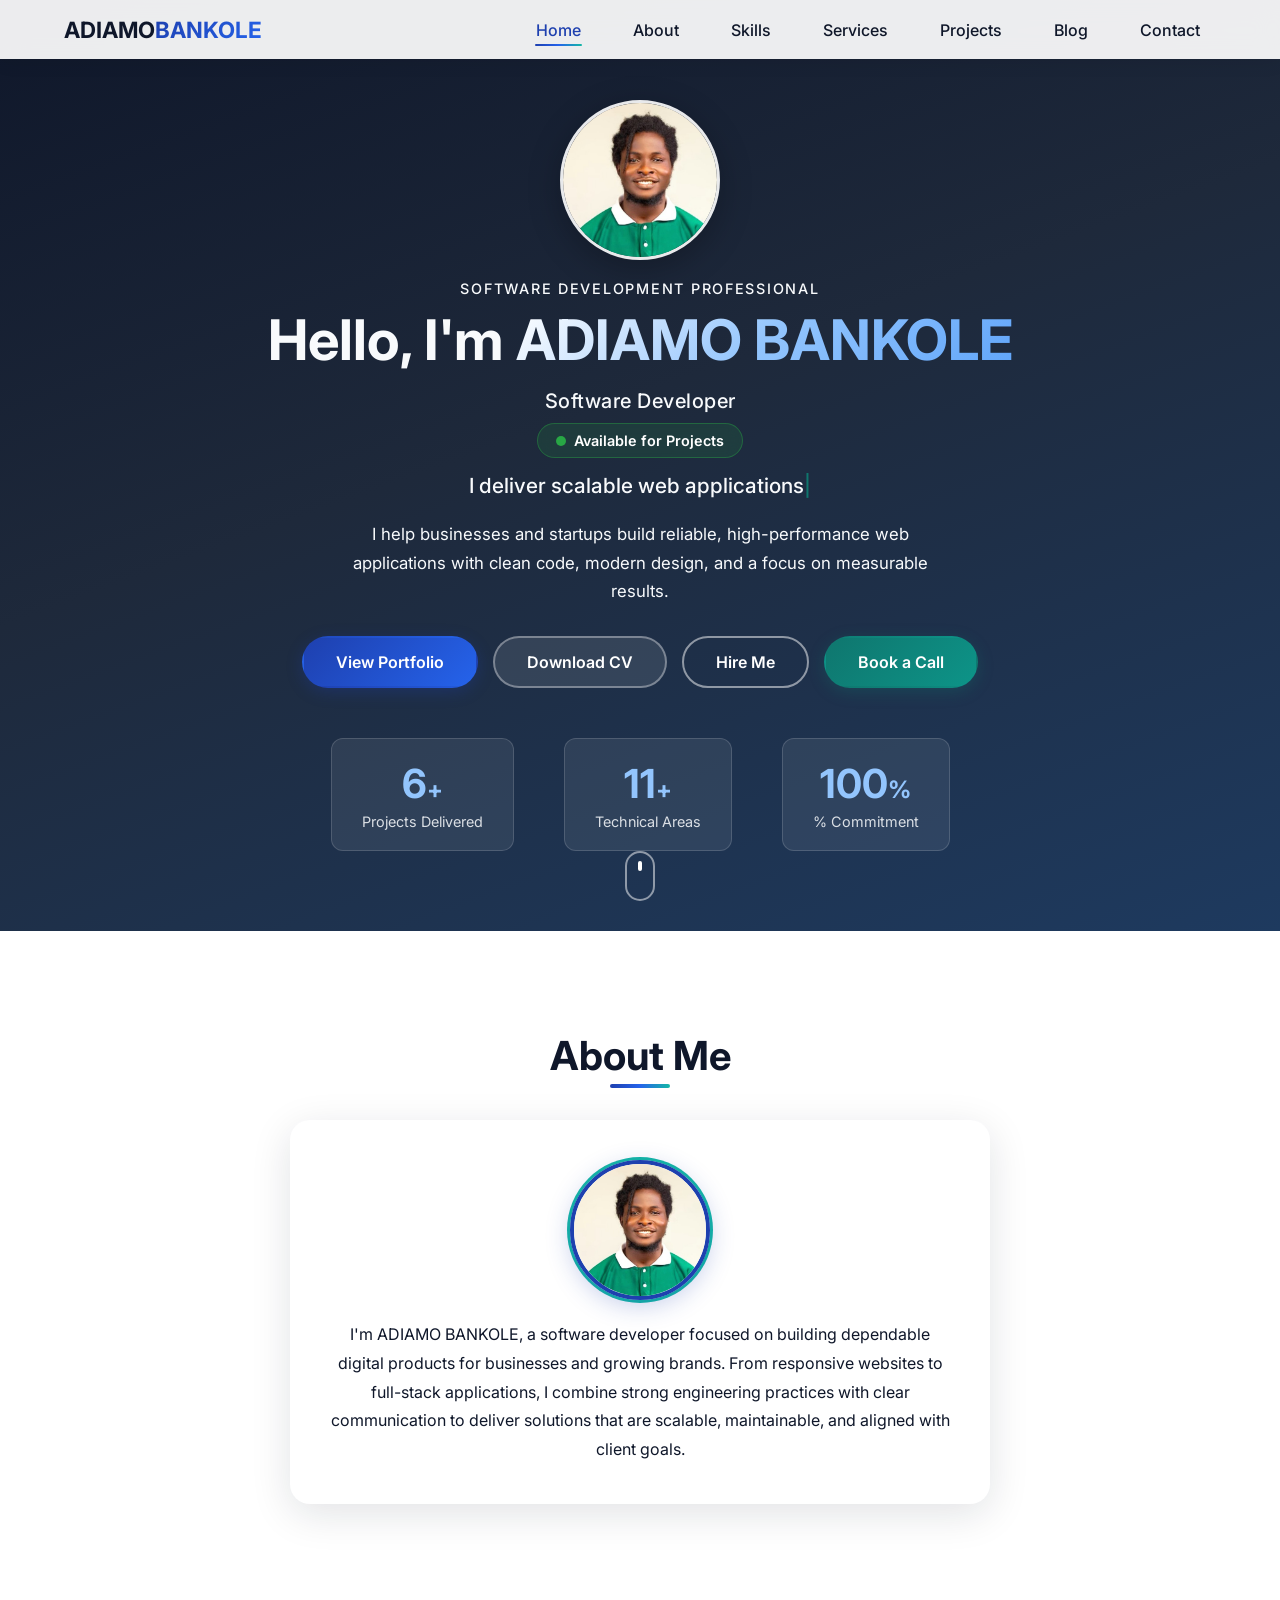
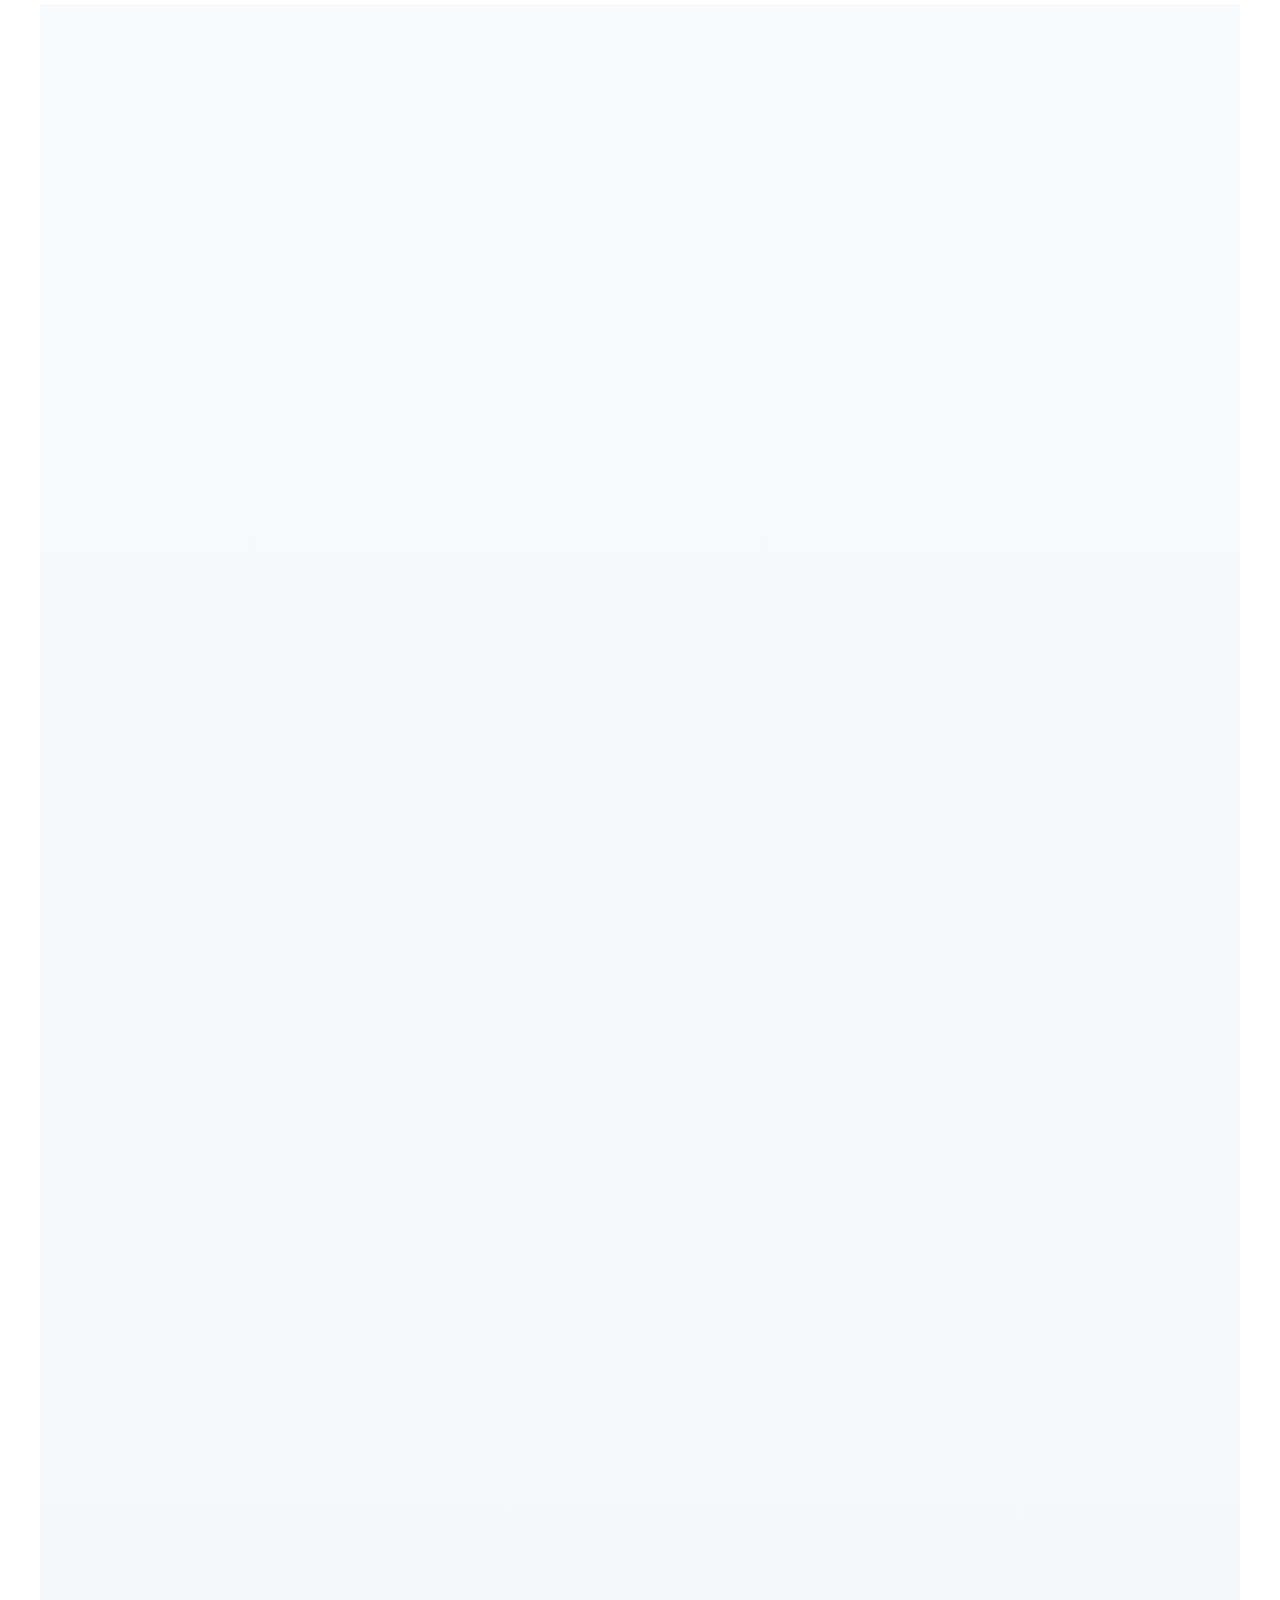
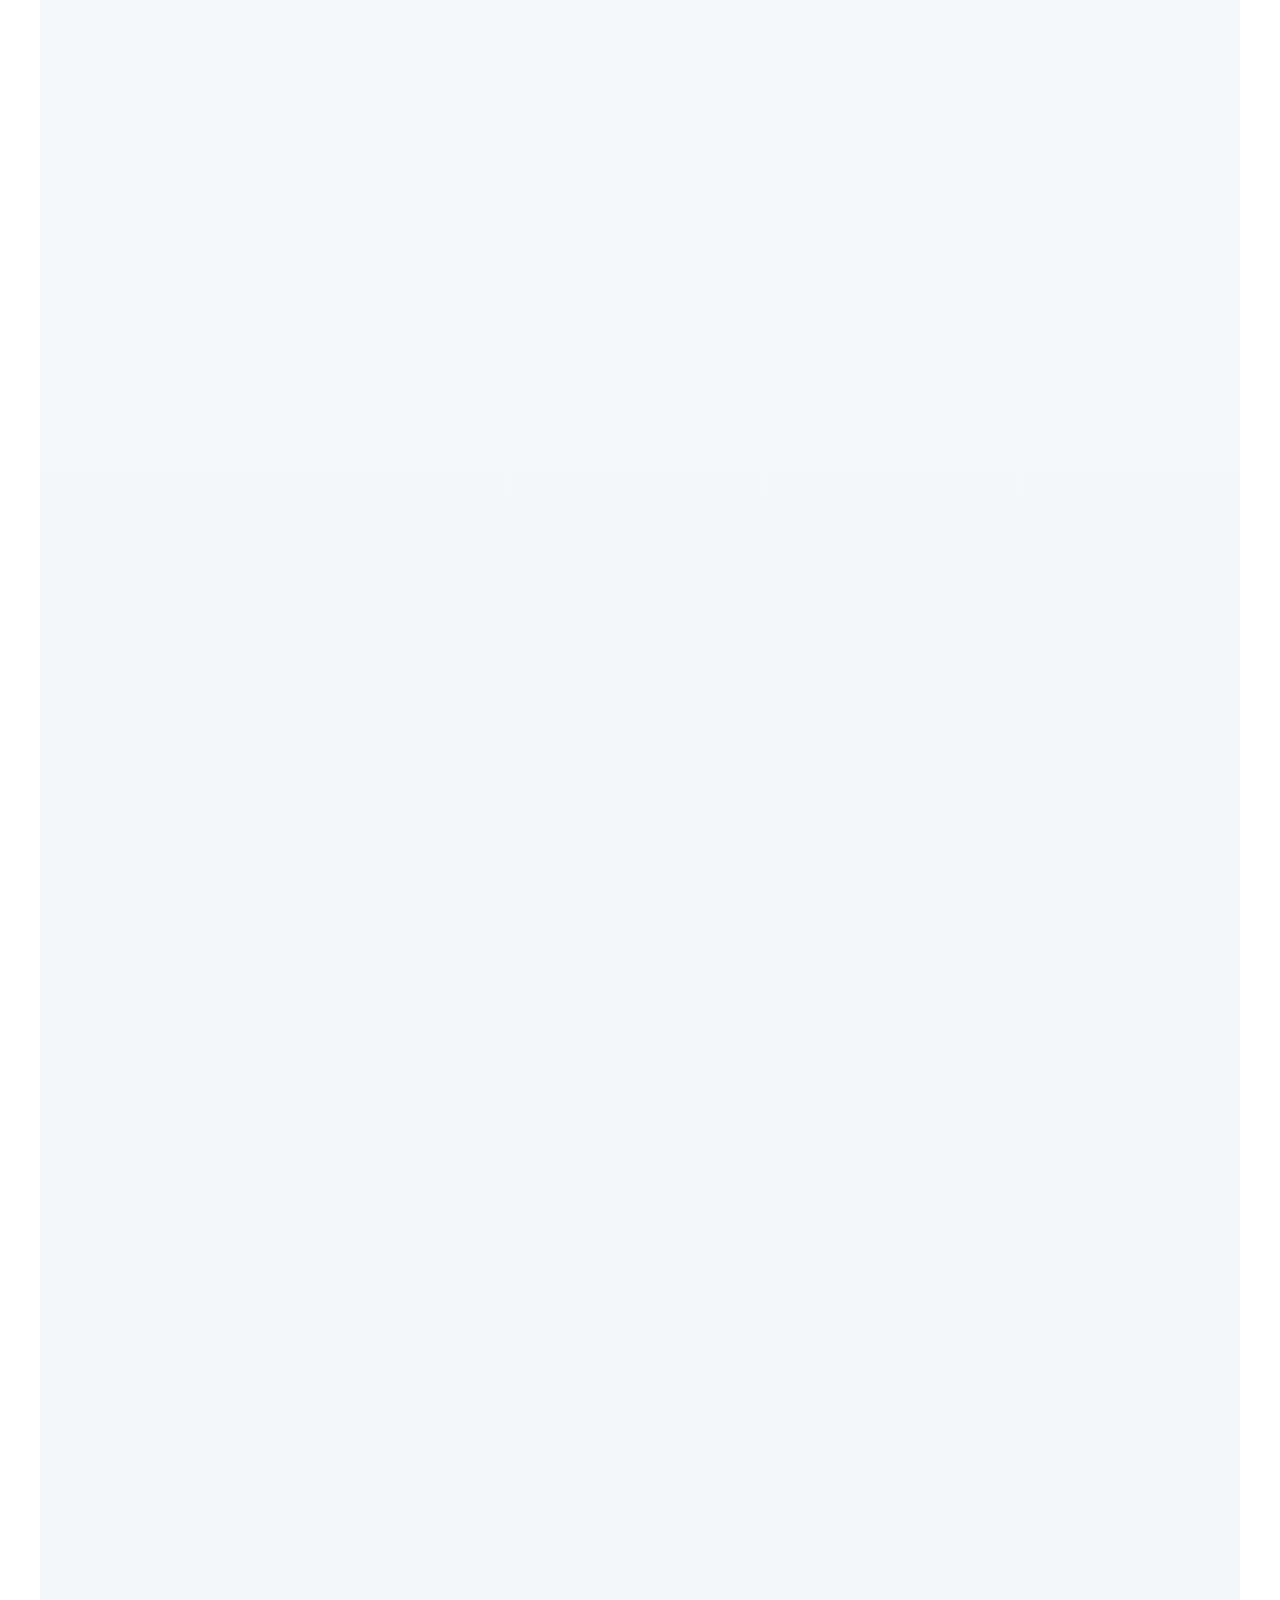
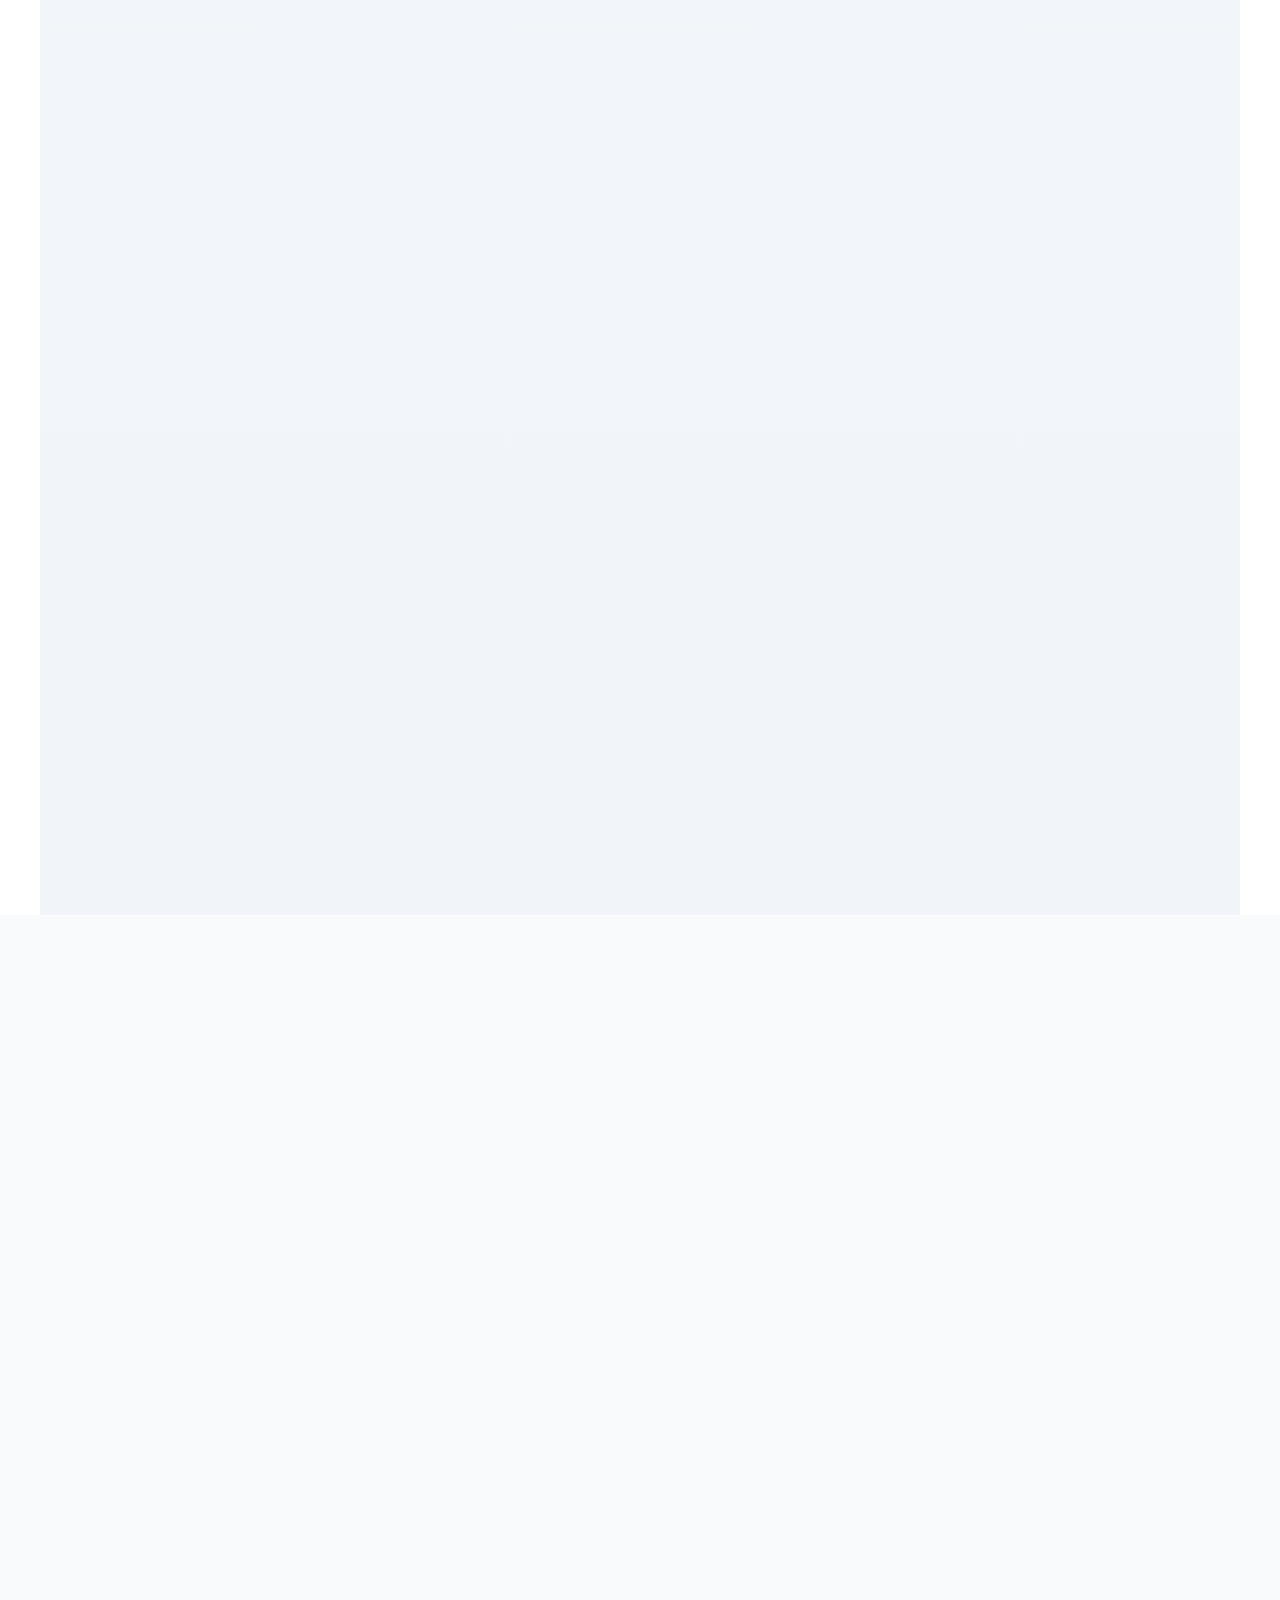
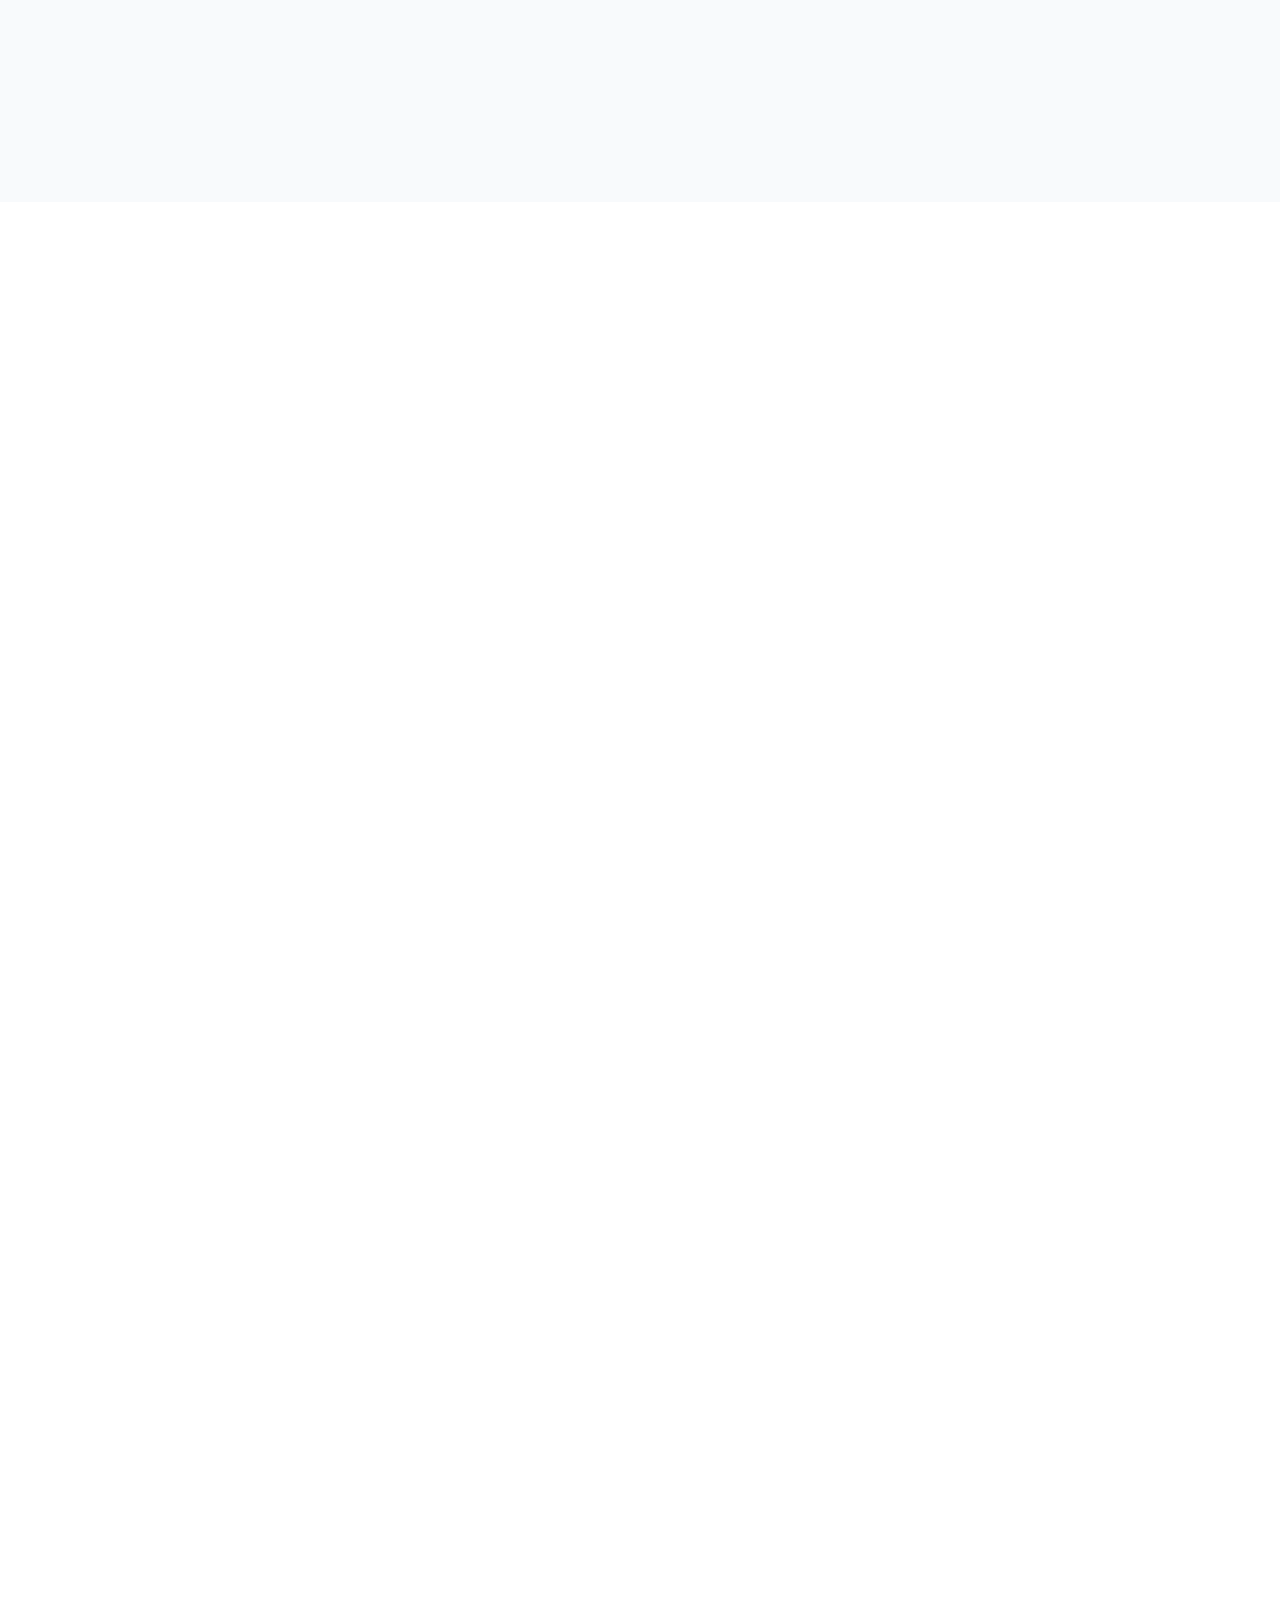
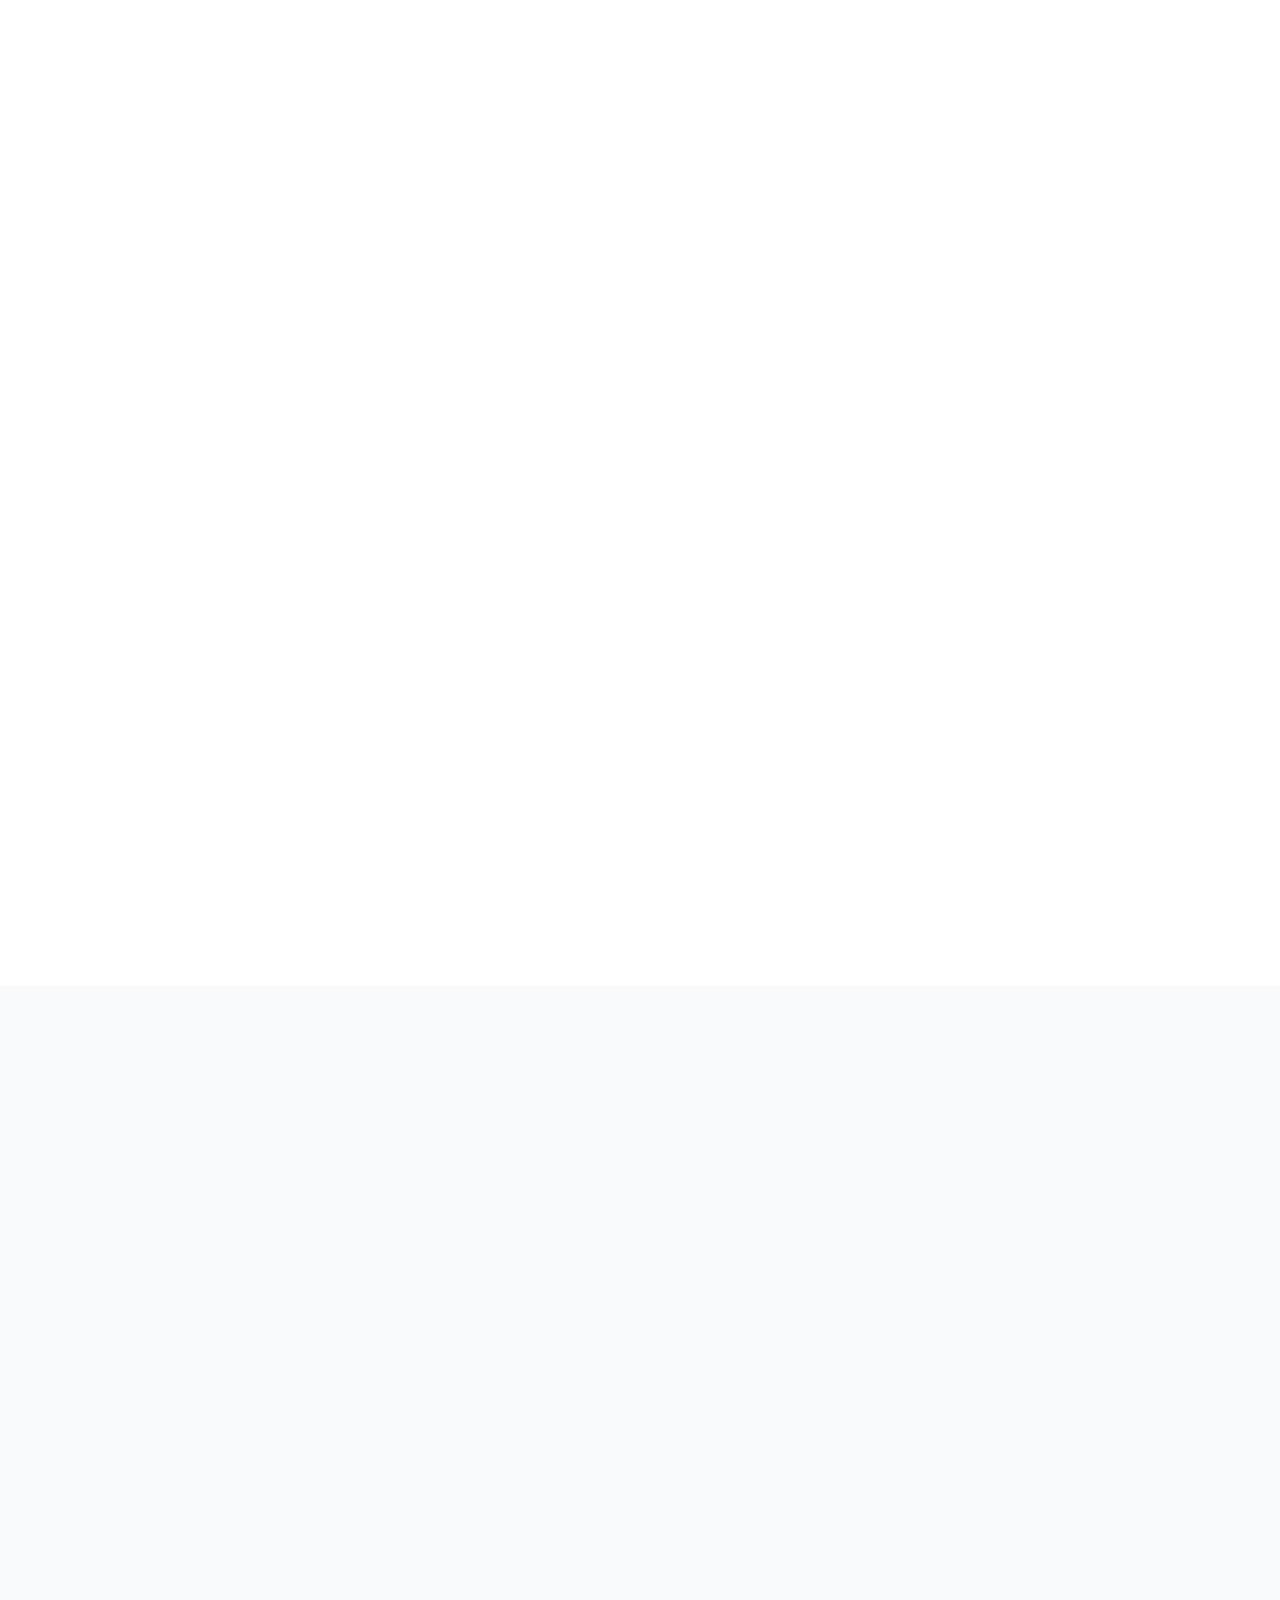
==== index.html @ e640f693 "Add MiniBank project, DevOps skills, and updated CV; drop private repo links. - Add MiniBank project" ====
<!DOCTYPE html>
<html lang="en">

<head>
    <meta charset="UTF-8" />
    <meta name="viewport" content="width=device-width, initial-scale=1.0" />
    <meta name="description" content="ADIAMO BANKOLE — Software Developer. I build reliable web applications and business websites for clients worldwide. Based in Nigeria. Available for projects." />
    <meta name="author" content="ADIAMO BANKOLE" />
    <meta name="theme-color" content="#1e40af" />
    <meta name="robots" content="index, follow" />
    <meta name="google-site-verification" content="C1UYq7HX9on8D17L0xnXiY4jLH2UKGotHuT5WfCBoUQ" />

    <link rel="sitemap" type="application/xml" title="Sitemap" href="sitemap.xml" />
    <meta property="og:type" content="website" />
    <meta property="og:title" content="ADIAMO BANKOLE | Software Developer" />
    <meta property="og:description" content="Software developer delivering scalable web applications, business websites, and digital solutions for clients worldwide." />
    <meta property="og:url" content="https://portfolio-2025-five-silk.vercel.app/" />
    <meta property="og:image" content="https://portfolio-2025-five-silk.vercel.app/assets/og-preview.png" />
    <meta property="og:image:alt" content="ADIAMO BANKOLE Software Developer Portfolio preview" />
    <meta property="og:site_name" content="ADIAMO BANKOLE Portfolio" />
    <meta property="og:locale" content="en_US" />

    <meta name="twitter:card" content="summary_large_image" />
    <meta name="twitter:title" content="ADIAMO BANKOLE | Software Developer" />
    <meta name="twitter:description" content="Software developer delivering scalable web applications, business websites, and digital solutions for clients worldwide." />
    <meta name="twitter:image" content="https://portfolio-2025-five-silk.vercel.app/assets/og-preview.png" />

    <link rel="canonical" href="https://portfolio-2025-five-silk.vercel.app/" />
    <link rel="icon" href="assets/favicon.svg" type="image/svg+xml" />
    <link rel="apple-touch-icon" href="assets/favicon.svg" />

    <title>ADIAMO BANKOLE | Software Developer</title>
    <link rel="preconnect" href="https://fonts.googleapis.com" />
    <link rel="preconnect" href="https://fonts.gstatic.com" crossorigin />
    <link rel="preload" href="assets/profile.jpg" as="image" type="image/jpeg" />
    <link href="https://fonts.googleapis.com/css2?family=Inter:wght@400;500;600;700&display=swap" rel="stylesheet" />
    <link rel="stylesheet" href="style.css" />
</head>

<body>
    <script>
        // Apply saved theme before first paint to avoid a light flash
        if (localStorage.getItem("theme") === "dark") document.body.classList.add("dark");
    </script>

    <div class="scroll-progress" id="scroll-progress"></div>

    <header>
        <nav class="navbar">
            <h2 class="logo">ADIAMO<span>BANKOLE</span></h2>
            <ul class="nav-links">
                <li><a href="#home" class="nav-link">Home</a></li>
                <li><a href="#about" class="nav-link">About</a></li>
                <li><a href="#skills" class="nav-link">Skills</a></li>
                <li><a href="#services" class="nav-link">Services</a></li>
                <li><a href="#projects" class="nav-link">Projects</a></li>
                <li><a href="#blog" class="nav-link">Blog</a></li>
                <li><a href="#contact" class="nav-link">Contact</a></li>
            </ul>
            <div class="menu-toggle" id="menu-toggle">☰</div>
        </nav>
    </header>

    <section id="home" class="hero">
        <div class="hero-bg">
            <div class="orb orb-1"></div>
            <div class="orb orb-2"></div>
            <div class="orb orb-3"></div>
        </div>
        <div class="hero-content">
            <div class="hero-profile reveal">
                <img src="assets/profile.jpg" alt="ADIAMO BANKOLE — Software Developer" class="hero-photo" width="160" height="160" fetchpriority="high" decoding="async" />
            </div>
            <p class="hero-greeting reveal">Software Development Professional</p>
            <h1 class="reveal">Hello, I'm <span class="gradient-text">ADIAMO BANKOLE</span></h1>
            <p class="hero-role reveal">Software Developer</p>
            <div class="open-to-work reveal" aria-label="Available for projects">
                <span class="status-dot"></span>
                Available for Projects
            </div>
            <p class="hero-subtitle reveal">
                I deliver <span id="typing-text"></span><span class="typing-cursor">|</span>
            </p>
            <p class="hero-desc reveal">
                I help businesses and startups build reliable, high-performance web applications
                with clean code, modern design, and a focus on measurable results.
            </p>
            <div class="hero-buttons reveal">
                <a href="#projects" class="btn btn-primary">View Portfolio</a>
                <a href="assets/ADIAMO-BANKOLE-CV.pdf" class="btn btn-cv" download="ADIAMO-BANKOLE-CV.pdf">Download CV</a>
                <a href="#contact" class="btn btn-outline">Hire Me</a>
                <a href="https://calendly.com/oladipupod913/30min" class="btn btn-booking" target="_blank" rel="noopener noreferrer">Book a Call</a>
            </div>
            <div class="hero-stats reveal">
                <div class="stat-item">
                    <span class="stat-number" data-target="6">0</span>
                    <span class="stat-label">Projects Delivered</span>
                </div>
                <div class="stat-item">
                    <span class="stat-number" data-target="11">0</span>
                    <span class="stat-label">Technical Areas</span>
                </div>
                <div class="stat-item">
                    <span class="stat-number" data-target="100">0</span>
                    <span class="stat-label">% Commitment</span>
                </div>
            </div>
        </div>
        <a href="#about" class="scroll-indicator" aria-label="Scroll down">
            <span></span>
        </a>
    </section>

    <section id="about" class="section">
        <h2 class="section-title reveal">About Me</h2>
        <div class="about-content reveal">
            <div class="about-card">
                <img src="assets/profile.jpg" alt="ADIAMO BANKOLE" class="about-photo" width="140" height="140" loading="lazy" decoding="async" />
                <p class="section-text">
                    I'm ADIAMO BANKOLE, a software developer focused on building dependable digital products
                    for businesses and growing brands. From responsive websites to full-stack applications,
                    I combine strong engineering practices with clear communication to deliver solutions
                    that are scalable, maintainable, and aligned with client goals.
                </p>
            </div>
        </div>
    </section>

    <section id="skills" class="section skills-section">
        <h2 class="section-title reveal">Skills</h2>
        <p class="section-subtitle reveal">Technical expertise across the full development stack</p>
        <div class="skills-grid">
            <div class="skill-card reveal" data-tilt data-delay="0">
                <div class="skill-icon-wrap"><span class="skill-icon">🖥️</span></div>
                <h3>Frontend Development</h3>
                <p class="skill-category-desc">Builds the part of a website users interact with.</p>
                <ul class="skill-tags">
                    <li>HTML5</li>
                    <li>CSS3</li>
                    <li>JavaScript (ES6+)</li>
                    <li>Responsive Web Design</li>
                    <li>Bootstrap</li>
                    <li>Tailwind CSS</li>
                    <li>React</li>
                </ul>
            </div>
            <div class="skill-card reveal" data-tilt data-delay="1">
                <div class="skill-icon-wrap"><span class="skill-icon">⚙️</span></div>
                <h3>Backend Development</h3>
                <p class="skill-category-desc">Handles the server-side logic and databases.</p>
                <ul class="skill-tags">
                    <li>Node.js</li>
                    <li>Express.js</li>
                    <li>Python</li>
                    <li>Flask</li>
                    <li>C# (.NET)</li>
                </ul>
            </div>
            <div class="skill-card reveal" data-tilt data-delay="2">
                <div class="skill-icon-wrap"><span class="skill-icon">🗄️</span></div>
                <h3>Database Management</h3>
                <p class="skill-category-desc">Stores and organizes application data.</p>
                <ul class="skill-tags">
                    <li>MySQL</li>
                    <li>PostgreSQL</li>
                    <li>MongoDB</li>
                    <li>Redis</li>
                </ul>
            </div>
            <div class="skill-card reveal" data-tilt data-delay="3">
                <div class="skill-icon-wrap"><span class="skill-icon">🚀</span></div>
                <h3>DevOps & Deployment</h3>
                <p class="skill-category-desc">Tracks code, packages apps, and ships them to the cloud.</p>
                <ul class="skill-tags">
                    <li>Git & GitHub</li>
                    <li>GitHub Actions</li>
                    <li>Docker</li>
                    <li>Docker Compose</li>
                    <li>Nginx</li>
                    <li>AWS (ECR)</li>
                </ul>
            </div>
            <div class="skill-card reveal" data-tilt data-delay="4">
                <div class="skill-icon-wrap"><span class="skill-icon">💻</span></div>
                <h3>Operating Systems</h3>
                <p class="skill-category-desc">Environments used for development and deployment.</p>
                <ul class="skill-tags">
                    <li>Windows</li>
                    <li>Linux (Ubuntu)</li>
                </ul>
            </div>
            <div class="skill-card reveal" data-tilt data-delay="5">
                <div class="skill-icon-wrap"><span class="skill-icon">⌨️</span></div>
                <h3>Command Line</h3>
                <p class="skill-category-desc">Shell tools for automation and system tasks.</p>
                <ul class="skill-tags">
                    <li>Bash</li>
                    <li>PowerShell</li>
                    <li>Linux Terminal</li>
                </ul>
            </div>
            <div class="skill-card reveal" data-tilt data-delay="6">
                <div class="skill-icon-wrap"><span class="skill-icon">📦</span></div>
                <h3>Package Managers</h3>
                <p class="skill-category-desc">Tools for managing project dependencies.</p>
                <ul class="skill-tags">
                    <li>npm</li>
                    <li>pnpm</li>
                    <li>Yarn</li>
                </ul>
            </div>
            <div class="skill-card reveal" data-tilt data-delay="7">
                <div class="skill-icon-wrap"><span class="skill-icon">🎨</span></div>
                <h3>UI/UX Basics</h3>
                <p class="skill-category-desc">Design and prototyping for user interfaces.</p>
                <ul class="skill-tags">
                    <li>Figma</li>
                </ul>
            </div>
            <div class="skill-card reveal" data-tilt data-delay="8">
                <div class="skill-icon-wrap"><span class="skill-icon">🤝</span></div>
                <h3>Soft Skills</h3>
                <p class="skill-category-desc">Core interpersonal and professional strengths.</p>
                <ul class="skill-tags">
                    <li>Communication</li>
                    <li>Teamwork</li>
                    <li>Time Management</li>
                    <li>Adaptability</li>
                    <li>Critical Thinking</li>
                    <li>Attention to Detail</li>
                </ul>
            </div>
            <div class="skill-card reveal" data-tilt data-delay="9">
                <div class="skill-icon-wrap"><span class="skill-icon">📋</span></div>
                <h3>Professional Practices</h3>
                <p class="skill-category-desc">Standards for maintainable, collaborative code.</p>
                <ul class="skill-tags">
                    <li>Documentation</li>
                    <li>Code Reviews</li>
                    <li>Clean Code Principles</li>
                    <li>Design Patterns</li>
                </ul>
            </div>
            <div class="skill-card reveal" data-tilt data-delay="10">
                <div class="skill-icon-wrap"><span class="skill-icon">🛠️</span></div>
                <h3>Essential Tools</h3>
                <p class="skill-category-desc">Daily tools for building and debugging apps.</p>
                <ul class="skill-tags">
                    <li>Visual Studio Code</li>
                    <li>Chrome DevTools</li>
                    <li>Postman</li>
                    <li>Git</li>
                </ul>
            </div>
        </div>
    </section>

    <section id="services" class="section bg-light">
        <h2 class="section-title reveal">Services</h2>
        <p class="section-subtitle reveal">Professional services for businesses and startups</p>
        <div class="services-grid">
            <div class="service-card reveal">
                <div class="service-icon">🖥️</div>
                <h3>Landing Pages</h3>
                <p>Conversion-focused landing pages engineered for speed, clarity, and lead generation.</p>
            </div>
            <div class="service-card reveal">
                <div class="service-icon">🏢</div>
                <h3>Business Websites</h3>
                <p>Corporate and commercial websites built to establish credibility and drive engagement.</p>
            </div>
            <div class="service-card reveal">
                <div class="service-icon">📱</div>
                <h3>Responsive Redesign</h3>
                <p>Modernize outdated sites with responsive layouts optimized for every screen size.</p>
            </div>
            <div class="service-card reveal">
                <div class="service-icon">✨</div>
                <h3>UI/UX Implementation</h3>
                <p>Translate designs into production-ready interfaces with precision and attention to detail.</p>
            </div>
            <div class="service-card reveal">
                <div class="service-icon">🚀</div>
                <h3>Deployment & Hosting</h3>
                <p>End-to-end deployment on Vercel, Netlify, or GitHub with CI/CD best practices.</p>
            </div>
            <div class="service-card reveal">
                <div class="service-icon">🔧</div>
                <h3>Site Maintenance</h3>
                <p>Proactive updates, performance tuning, and ongoing support to keep your product running smoothly.</p>
            </div>
        </div>
    </section>

    <section id="projects" class="section">
        <h2 class="section-title reveal">Projects</h2>
        <p class="section-subtitle reveal">Delivered projects and client work</p>
        <div class="project-filters reveal">
            <button class="filter-btn active" data-filter="all">All</button>
            <button class="filter-btn" data-filter="html">HTML/CSS</button>
            <button class="filter-btn" data-filter="javascript">JavaScript</button>
            <button class="filter-btn" data-filter="design">Web Design</button>
            <button class="filter-btn" data-filter="business">Business</button>
        </div>
        <div class="projects-grid">
            <div class="project-card reveal" data-category="html javascript">
                <div class="project-image">
                    <img src="assets/projects/navbar.png" alt="Screenshot of Responsive Nav-Bar project" loading="lazy" />
                    <div class="project-overlay">
                        <span class="project-tag">HTML</span>
                        <span class="project-tag">CSS</span>
                        <span class="project-tag">JS</span>
                    </div>
                </div>
                <div class="project-content">
                    <h3>Responsive Nav-Bar</h3>
                    <p>A production-ready portfolio with fully responsive navigation and optimized mobile UX.</p>
                    <dl class="project-case">
                        <div class="case-row"><dt>Problem</dt><dd>Navigation broke on mobile and lacked a polished, accessible menu pattern.</dd></div>
                        <div class="case-row"><dt>Solution</dt><dd>Built a mobile-first navbar with toggle menu, smooth transitions, and clear link structure.</dd></div>
                        <div class="case-row"><dt>Tech</dt><dd>HTML5, CSS3, JavaScript</dd></div>
                        <div class="case-row"><dt>Result</dt><dd>Fully responsive layout that works consistently across screen sizes.</dd></div>
                    </dl>
                    <div class="project-actions">
                        <a class="button project-btn" href="https://assignment-01-five-chi.vercel.app/" target="_blank" rel="noopener">Live Demo →</a>
                        <a class="button project-btn project-btn--code" href="https://github.com/ADIAMO777/Assignment-01" target="_blank" rel="noopener">View Code</a>
                    </div>
                </div>
            </div>
            <div class="project-card reveal" data-category="design business">
                <div class="project-image">
                    <img src="assets/projects/labella.png" alt="Screenshot of La Bella-Bites project" loading="lazy" />
                    <div class="project-overlay">
                        <span class="project-tag">Web Design</span>
                        <span class="project-tag">UI/UX</span>
                    </div>
                </div>
                <div class="project-content">
                    <h3>La Bella-Bites</h3>
                    <p>A commercial restaurant platform presenting menus, pricing, and brand information to customers.</p>
                    <dl class="project-case">
                        <div class="case-row"><dt>Problem</dt><dd>The restaurant needed an online presence to display menus, prices, and brand story clearly.</dd></div>
                        <div class="case-row"><dt>Solution</dt><dd>Designed a clean, mobile-friendly site with structured menu sections and strong visual hierarchy.</dd></div>
                        <div class="case-row"><dt>Tech</dt><dd>HTML5, CSS3, responsive design, Vercel deployment</dd></div>
                        <div class="case-row"><dt>Result</dt><dd>Customers can browse the menu and brand information easily on any device.</dd></div>
                    </dl>
                    <div class="project-actions">
                        <a class="button project-btn" href="https://la-bella-bites.vercel.app/" target="_blank" rel="noopener">Live Demo →</a>
                        <a class="button project-btn project-btn--code" href="https://github.com/ADIAMO777/LA-BELLA-BITES" target="_blank" rel="noopener">View Code</a>
                    </div>
                </div>
            </div>
            <div class="project-card reveal" data-category="javascript design business">
                <div class="project-image">
                    <img src="assets/projects/nailsbyhenny.png" alt="Screenshot of Nails by Henny project" loading="lazy" />
                    <div class="project-overlay">
                        <span class="project-tag">JavaScript</span>
                        <span class="project-tag">Booking</span>
                        <span class="project-tag">UI/UX</span>
                    </div>
                </div>
                <div class="project-content">
                    <h3>Nails by Henny</h3>
                    <p>A premium nail salon website with service pricing, style gallery, and online appointment booking with deposit workflow.</p>
                    <dl class="project-case">
                        <div class="case-row"><dt>Problem</dt><dd>The salon needed a professional online presence to showcase nail styles and accept bookings with deposit confirmation.</dd></div>
                        <div class="case-row"><dt>Solution</dt><dd>Built a booking platform with filterable gallery, time-slot selection, deposit payment details, and WhatsApp confirmations.</dd></div>
                        <div class="case-row"><dt>Tech</dt><dd>HTML5, CSS3, JavaScript, FormSubmit, Vercel deployment</dd></div>
                        <div class="case-row"><dt>Result</dt><dd>Clients can browse styles, book appointments, and complete deposits in one streamlined flow.</dd></div>
                    </dl>
                    <div class="project-actions">
                        <a class="button project-btn" href="https://nailsbyhenny.vercel.app/" target="_blank" rel="noopener">Live Demo →</a>                    </div>
                </div>
            </div>
            <div class="project-card reveal" data-category="javascript html">
                <div class="project-image">
                    <img src="assets/projects/webapp.png" alt="Screenshot of Web App UI project" loading="lazy" />
                    <div class="project-overlay">
                        <span class="project-tag">JavaScript</span>
                        <span class="project-tag">UI</span>
                    </div>
                </div>
                <div class="project-content">
                    <h3>Web App UI</h3>
                    <p>An interactive application demonstrating dynamic UI behavior with HTML, CSS, and JavaScript.</p>
                    <dl class="project-case">
                        <div class="case-row"><dt>Problem</dt><dd>Demonstrate interactive UI controls and real-time visual feedback in the browser.</dd></div>
                        <div class="case-row"><dt>Solution</dt><dd>Built a lightweight interface with dynamic styling driven by user input and DOM updates.</dd></div>
                        <div class="case-row"><dt>Tech</dt><dd>HTML5, CSS3, JavaScript (DOM APIs)</dd></div>
                        <div class="case-row"><dt>Result</dt><dd>Functional proof-of-concept showing clean UI logic and maintainable front-end code.</dd></div>
                    </dl>
                    <div class="project-actions">
                        <a class="button project-btn" href="https://exercise-class.netlify.app/" target="_blank" rel="noopener">Live Demo →</a>
                        <a class="button project-btn project-btn--code" href="https://github.com/ADIAMO777/Exercise-01" target="_blank" rel="noopener">View Code</a>
                    </div>
                </div>
            </div>
            <div class="project-card reveal" data-category="business design html">
                <div class="project-image">
                    <img src="assets/projects/swiftcore.png" alt="Screenshot of SwiftCore Solutions project" loading="lazy" />
                    <div class="project-overlay">
                        <span class="project-tag">Solar</span>
                        <span class="project-tag">Web Dev</span>
                        <span class="project-tag">Responsive</span>
                    </div>
                </div>
                <div class="project-content">
                    <h3>SwiftCore Solutions</h3>
                    <p>A multi-service business platform for a solar energy company and technology training institute, featuring service tiers, pricing, and lead capture.</p>
                    <dl class="project-case">
                        <div class="case-row"><dt>Problem</dt><dd>SwiftCore needed one site to present solar services, training programs, and pricing to potential clients.</dd></div>
                        <div class="case-row"><dt>Solution</dt><dd>Structured a multi-section business website with service pages, pricing tiers, and clear calls to action.</dd></div>
                        <div class="case-row"><dt>Tech</dt><dd>HTML5, CSS3, JavaScript, Netlify deployment</dd></div>
                        <div class="case-row"><dt>Result</dt><dd>A professional platform representing both the solar business and tech school in one cohesive experience.</dd></div>
                    </dl>
                    <div class="project-actions">
                        <a class="button project-btn" href="https://swift-core-service.netlify.app/" target="_blank" rel="noopener">Live Demo →</a>                    </div>
                </div>
            </div>
            <div class="project-card reveal" data-category="html javascript">
                <div class="project-image">
                    <img src="assets/projects/minibank.png" alt="Screenshot of MiniBank project" loading="lazy" />
                    <div class="project-overlay">
                        <span class="project-tag">Docker</span>
                        <span class="project-tag">Microservices</span>
                        <span class="project-tag">AWS ECR</span>
                    </div>
                </div>
                <div class="project-content">
                    <h3>MiniBank</h3>
                    <p>A small banking app made of four services, packaged in Docker containers and pushed to a private AWS container registry.</p>
                    <dl class="project-case">
                        <div class="case-row"><dt>Problem</dt><dd>A banking app had to be split into services that build and run the same way on any machine, with a private database, non-root containers, and scanned images.</dd></div>
                        <div class="case-row"><dt>Solution</dt><dd>Built six containers (Nginx frontend, Python accounts API, Node.js transactions API, Python SMS notifier, PostgreSQL, Redis) on two isolated networks, started in order with Docker Compose health checks.</dd></div>
                        <div class="case-row"><dt>Tech</dt><dd>HTML, CSS, JavaScript, Node.js (Express), Python (Flask, Gunicorn), PostgreSQL, Redis, Nginx, Docker Compose, AWS ECR</dd></div>
                        <div class="case-row"><dt>Result</dt><dd>The full stack starts with one command and keeps its data across restarts; all four images are tagged 1.0, scanned, and stored in ECR, ready for Kubernetes.</dd></div>
                    </dl>
                    <div class="project-actions">
                        <a class="button project-btn" href="https://github.com/ADIAMO777/minibank" target="_blank" rel="noopener">View Code →</a>
                    </div>
                </div>
            </div>
        </div>
    </section>

    <section id="testimonials" class="section bg-light">
        <h2 class="section-title reveal">Testimonials</h2>
        <p class="section-subtitle reveal">Trusted by clients and collaborators</p>
        <div class="testimonials-grid">
            <div class="testimonial-card reveal">
                <div class="testimonial-stars" role="img" aria-label="5 out of 5 stars" data-rating="5">
                    <span aria-hidden="true">★</span>
                    <span aria-hidden="true">★</span>
                    <span aria-hidden="true">★</span>
                    <span aria-hidden="true">★</span>
                    <span aria-hidden="true">★</span>
                </div>
                <p class="testimonial-text">"ADIAMO delivered a professional, responsive website for our restaurant. The structure is clear, the menu is easy to browse, and the mobile experience exceeded our expectations."</p>
                <div class="testimonial-author">
                    <span class="author-avatar">LB</span>
                    <div>
                        <strong>La Bella-Bites Team</strong>
                        <span>Restaurant Client</span>
                    </div>
                </div>
            </div>
            <div class="testimonial-card reveal">
                <div class="testimonial-stars" role="img" aria-label="5 out of 5 stars" data-rating="5">
                    <span aria-hidden="true">★</span>
                    <span aria-hidden="true">★</span>
                    <span aria-hidden="true">★</span>
                    <span aria-hidden="true">★</span>
                    <span aria-hidden="true">★</span>
                </div>
                <p class="testimonial-text">"Strong attention to detail on the SwiftCore project. He understood our business requirements and delivered a platform that represents both our solar and training services effectively."</p>
                <div class="testimonial-author">
                    <span class="author-avatar">SC</span>
                    <div>
                        <strong>SwiftCore Solutions</strong>
                        <span>Business Client</span>
                    </div>
                </div>
            </div>
            <div class="testimonial-card reveal">
                <div class="testimonial-stars" role="img" aria-label="5 out of 5 stars" data-rating="5">
                    <span aria-hidden="true">★</span>
                    <span aria-hidden="true">★</span>
                    <span aria-hidden="true">★</span>
                    <span aria-hidden="true">★</span>
                    <span aria-hidden="true">★</span>
                </div>
                <p class="testimonial-text">"ADIAMO built us a beautiful booking website that showcases our nail styles and makes appointments easy. Clients love browsing the gallery and booking online — our bookings have increased since launch."</p>
                <div class="testimonial-author">
                    <span class="author-avatar">NH</span>
                    <div>
                        <strong>Nails by Henny</strong>
                        <span>Salon Owner</span>
                    </div>
                </div>
            </div>
            <div class="testimonial-card reveal">
                <div class="testimonial-stars" role="img" aria-label="4 out of 5 stars" data-rating="4">
                    <span aria-hidden="true">★</span>
                    <span aria-hidden="true">★</span>
                    <span aria-hidden="true">★</span>
                    <span aria-hidden="true">★</span>
                    <span aria-hidden="true">☆</span>
                </div>
                <p class="testimonial-text">"Consistent, reliable, and committed to quality. ADIAMO applies software engineering principles effectively and continuously improves his technical delivery."</p>
                <div class="testimonial-author">
                    <span class="author-avatar">FE</span>
                    <div>
                        <strong>Software Engineering Program</strong>
                        <span>Cohort 1 · Peer Review</span>
                    </div>
                </div>
            </div>
        </div>
    </section>

    <section id="blog" class="section">
        <h2 class="section-title reveal">Blog</h2>
        <p class="section-subtitle reveal">Insights on software development and web engineering</p>
        <article class="blog-article reveal">
            <header class="blog-article-header">
                <span class="blog-date">Jul 2026</span>
                <h3>How I Built SwiftCore Solutions' Business Website</h3>
                <p class="blog-article-meta">Case study · HTML, CSS, JavaScript · Netlify</p>
            </header>
            <div class="blog-article-body">
                <p>
                    SwiftCore Solutions operates in two spaces — solar energy services and technology training.
                    The client needed a single website that could communicate both offerings without confusing visitors.
                    My goal was to deliver a professional, fast-loading site that builds trust and drives inquiries.
                </p>
                <h4>Understanding the requirements</h4>
                <p>
                    Before writing code, I mapped the core pages: services, pricing, training programs, and contact.
                    The solar side needed clear product tiers (panels, inverters, battery storage).
                    The training side needed program descriptions and pricing for web development courses.
                    Mobile usability was essential — most Nigerian users browse on phones.
                </p>
                <h4>Building the solution</h4>
                <p>
                    I used a mobile-first approach with semantic HTML for structure and CSS Grid/Flexbox for layout.
                    JavaScript handled interactive elements like navigation and form-ready sections.
                    I kept the stack lightweight (no framework) for fast load times and easy maintenance.
                    The design uses a clear visual hierarchy: hero → services → pricing → contact.
                </p>
                <h4>Deployment and outcome</h4>
                <p>
                    The site was deployed on Netlify with continuous delivery from GitHub.
                    The result is a cohesive business platform that represents both sides of SwiftCore's operations.
                    The client can point potential solar customers and training students to one professional URL.
                </p>
                <p>
                    <strong>Key takeaway:</strong> For small business sites, clarity beats complexity.
                    Structure the content first, ship fast, and iterate based on client feedback.
                </p>
            </div>
            <footer class="blog-article-footer">
                <a href="https://swift-core-service.netlify.app/" class="blog-link" target="_blank" rel="noopener">View live site →</a>            </footer>
        </article>
    </section>

    <section id="contact" class="section bg-dark">
        <h2 class="section-title light reveal">Get In Touch</h2>
        <p class="section-subtitle light reveal">Ready to start your project? Let's discuss your requirements.</p>
        <div class="booking-cta reveal">
            <div class="booking-cta-text">
                <h3>Schedule a consultation</h3>
                <p>Book a 30-minute call to discuss your project scope, timeline, and budget.</p>
            </div>
            <a href="https://calendly.com/oladipupod913/30min" class="btn btn-booking" target="_blank" rel="noopener noreferrer">Book on Calendly</a>
        </div>
        <p class="contact-divider reveal">Or send a message directly</p>
        <form class="contact-form reveal" action="https://formspree.io/f/mojobleq" method="POST">
            <input type="text" name="_gotcha" tabindex="-1" autocomplete="off" hidden aria-hidden="true" />
            <div class="input-group">
                <input type="text" name="name" placeholder="Your Name" required />
                <span class="input-highlight"></span>
            </div>
            <div class="input-group">
                <input type="email" name="email" placeholder="Your Email" required />
                <span class="input-highlight"></span>
            </div>
            <div class="input-group">
                <textarea name="message" placeholder="Your Message" required></textarea>
                <span class="input-highlight"></span>
            </div>
            <p class="form-status" id="form-status" role="status" aria-live="polite"></p>
            <button type="submit" class="btn btn-primary">Send Inquiry</button>
        </form>
    </section>

    <footer class="Contact" id="Contact">
        <h2>Contact & Info</h2>
        <div class="contact-info">
            <p>📧 <a href="mailto:oladipupod913@gmail.com">oladipupod913@gmail.com</a></p>
            <p class="contact-whatsapp">
                <svg class="whatsapp-icon" xmlns="http://www.w3.org/2000/svg" viewBox="0 0 24 24" aria-hidden="true">
                    <path fill="currentColor" d="M17.472 14.382c-.297-.149-1.758-.867-2.03-.967-.273-.099-.471-.148-.67.15-.197.297-.767.966-.94 1.164-.173.199-.347.223-.644.075-.297-.15-1.255-.463-2.39-1.475-.883-.788-1.48-1.761-1.653-2.059-.173-.297-.018-.458.13-.606.134-.133.298-.347.446-.52.149-.174.198-.298.298-.497.099-.198.05-.371-.025-.52-.075-.149-.669-1.612-.916-2.207-.242-.579-.487-.5-.669-.51-.173-.008-.371-.01-.57-.01-.198 0-.52.074-.792.372-.272.297-1.04 1.016-1.04 2.479 0 1.462 1.065 2.875 1.213 3.074.149.198 2.096 3.2 5.077 4.487.709.306 1.262.489 1.694.625.712.227 1.36.195 1.871.118.571-.085 1.758-.719 2.006-1.413.248-.694.248-1.289.173-1.413-.074-.124-.272-.198-.57-.347m-5.421 7.403h-.004a9.87 9.87 0 01-5.031-1.378l-.361-.214-3.741.982.998-3.648-.235-.374a9.86 9.86 0 01-1.51-5.26c.001-5.45 4.436-9.884 9.888-9.884 2.64 0 5.122 1.03 6.988 2.898a9.825 9.825 0 012.893 6.994c-.003 5.45-4.435 9.884-9.885 9.884m8.413-18.297A11.815 11.815 0 0012.05 0C5.495 0 .16 5.335.157 11.892c0 2.096.547 4.142 1.588 5.945L.057 24l6.305-1.654a11.882 11.882 0 005.683 1.448h.005c6.554 0 11.89-5.335 11.893-11.893a11.821 11.821 0 00-3.48-8.413z"/>
                </svg>
                <a href="https://wa.me/2349029440091" target="_blank" rel="noopener">09029440091</a>
            </p>
        </div>
        <div class="social-links">
            <a href="https://github.com/ADIAMO777" class="social-icon social-icon--github" target="_blank" rel="noopener" aria-label="GitHub">
                <svg xmlns="http://www.w3.org/2000/svg" viewBox="0 0 24 24" aria-hidden="true">
                    <path fill="currentColor" d="M12 0C5.37 0 0 5.37 0 12c0 5.31 3.435 9.795 8.205 11.385.6.105.825-.255.825-.57 0-.285-.015-1.23-.015-2.235-3.015.555-3.795-.735-4.035-1.41-.135-.345-.72-1.41-1.23-1.695-.42-.225-1.02-.78-.015-.795.945-.015 1.62.87 1.845 1.23 1.08 1.815 2.805 1.305 3.495.99.105-.78.42-1.305.765-1.605-2.67-.3-5.46-1.335-5.46-5.925 0-1.305.465-2.385 1.23-3.225-.12-.3-.54-1.53.12-3.18 0 0 1.005-.315 3.3 1.23.96-.27 1.98-.405 3-.405s2.04.135 3 .405c2.295-1.56 3.3-1.23 3.3-1.23.66 1.65.24 2.88.12 3.18.765.84 1.23 1.905 1.23 3.225 0 4.605-2.805 5.625-5.475 5.925.435.375.81 1.095.81 2.22 0 1.605-.015 2.895-.015 3.3 0 .315.225.69.825.57A12.02 12.02 0 0024 12c0-6.63-5.37-12-12-12z"/>
                </svg>
            </a>
            <a href="https://www.linkedin.com/in/bankole-adiamo-9a563232b/" class="social-icon social-icon--linkedin" target="_blank" rel="noopener" aria-label="LinkedIn">
                <svg xmlns="http://www.w3.org/2000/svg" viewBox="0 0 24 24" aria-hidden="true">
                    <path fill="currentColor" d="M20.447 20.452h-3.554v-5.569c0-1.328-.027-3.037-1.852-3.037-1.853 0-2.136 1.445-2.136 2.939v5.667H9.351V9h3.414v1.561h.046c.477-.9 1.637-1.85 3.37-1.85 3.601 0 4.267 2.37 4.267 5.455v6.286zM5.337 7.433a2.062 2.062 0 01-2.063-2.065 2.064 2.064 0 114.126 0 2.063 2.063 0 01-2.063 2.065zm1.782 13.019H3.555V9h3.564v11.452zM22.225 0H1.771C.792 0 0 .774 0 1.729v20.542C0 23.227.792 24 1.771 24h20.451C23.2 24 24 23.227 24 22.271V1.729C24 .774 23.2 0 22.222 0h.003z"/>
                </svg>
            </a>
            <a href="https://x.com/AdiamoB" class="social-icon social-icon--x" target="_blank" rel="noopener" aria-label="X">
                <svg xmlns="http://www.w3.org/2000/svg" viewBox="0 0 24 24" aria-hidden="true">
                    <path fill="currentColor" d="M18.244 2.25h3.308l-7.227 8.26 8.502 11.24H16.17l-5.214-6.817L4.99 21.75H1.68l7.73-8.835L1.254 2.25H8.08l4.713 6.231zm-1.161 17.52h1.833L7.084 4.126H5.117z"/>
                </svg>
            </a>
        </div>
        <button id="modeBtn">Dark Mode</button>
        <p class="copyright">© 2026 ADIAMO BANKOLE · Software Developer</p>
    </footer>

    <button class="scroll-top" id="scroll-top" aria-label="Scroll to top">↑</button>

    <script src="script.js" defer></script>
    <script>
        window.va = window.va || function () { (window.vaq = window.vaq || []).push(arguments); };
    </script>
    <script defer src="/_vercel/insights/script.js"></script>
</body>

</html>
---- style.css ----
:root {
  --primary: #1e40af;
  --primary-light: #2563eb;
  --accent: #0f766e;
  --accent-soft: #14b8a6;
  --dark: #0f172a;
  --dark-card: #1e293b;
  --light-bg: #f8fafc;
  --text: #0f172a;
  --text-muted: #475569;
  --text-light: #f8fafc;
  --shadow: 0 10px 40px rgba(15, 23, 42, 0.12);
  --transition: 0.3s cubic-bezier(0.25, 0.46, 0.45, 0.94);
  --header-bg: rgba(255, 255, 255, 0.92);
  --header-bg-scrolled: rgba(255, 255, 255, 0.98);
  --border: rgba(15, 23, 42, 0.08);
}

* {
  margin: 0;
  padding: 0;
  box-sizing: border-box;
  font-family: "Inter", system-ui, -apple-system, sans-serif;
}

html {
  scroll-behavior: smooth;
}

body {
  color: var(--text);
  overflow-x: hidden;
  transition: background 0.5s ease, color 0.5s ease;
}

/* Scroll Progress Bar */
.scroll-progress {
  position: fixed;
  top: 0;
  left: 0;
  height: 3px;
  background: linear-gradient(90deg, var(--primary), var(--primary-light), var(--accent));
  z-index: 10001;
  width: 0%;
  transition: width 0.1s linear;
}

/* Header & Navbar */
header {
  position: fixed;
  width: 100%;
  background: var(--header-bg);
  backdrop-filter: blur(12px);
  -webkit-backdrop-filter: blur(12px);
  box-shadow: 0 2px 20px rgba(0, 0, 0, 0.08);
  z-index: 1000;
  transition: all var(--transition);
}

header.scrolled {
  background: var(--header-bg-scrolled);
  box-shadow: 0 4px 30px rgba(30, 64, 175, 0.18);
}

.navbar {
  max-width: 1200px;
  margin: auto;
  padding: 1rem 1.5rem;
  display: flex;
  justify-content: space-between;
  align-items: center;
}

.logo {
  font-size: 1.4rem;
  cursor: default;
  transition: transform 0.3s ease;
}

.logo:hover {
  transform: scale(1.05);
}

.logo span {
  color: var(--primary);
  background: linear-gradient(135deg, var(--primary), var(--primary-light));
  -webkit-background-clip: text;
  -webkit-text-fill-color: transparent;
  background-clip: text;
}

.nav-links {
  display: flex;
  list-style: none;
  gap: 5px;
}

.nav-links li a {
  position: relative;
  margin-left: 15px;
  padding: 8px 16px;
  text-decoration: none;
  color: var(--text);
  font-weight: 500;
  border-radius: 8px;
  transition: color 0.3s ease, background 0.3s ease;
}

.nav-links li a::after {
  content: "";
  position: absolute;
  bottom: 2px;
  left: 50%;
  width: 0;
  height: 2px;
  background: linear-gradient(90deg, var(--primary), var(--primary-light), var(--accent-soft));
  transition: width 0.3s ease, left 0.3s ease;
  border-radius: 2px;
}

.nav-links li a:hover,
.nav-links li a.active {
  color: var(--primary);
}

.nav-links li a:hover::after,
.nav-links li a.active::after {
  width: 60%;
  left: 20%;
}

.menu-toggle {
  display: none;
  font-size: 1.5rem;
  cursor: pointer;
  padding: 8px;
  border-radius: 8px;
  transition: background 0.3s ease, transform 0.3s ease;
}

.menu-toggle:hover {
  background: rgba(30, 64, 175, 0.12);
  transform: rotate(90deg);
}


/* Hero Section */
.hero {
  position: relative;
  min-height: 100vh;
  background: linear-gradient(160deg, #0f172a 0%, #1e293b 45%, #1e3a5f 100%);
  display: flex;
  align-items: center;
  justify-content: center;
  text-align: center;
  color: var(--text-light);
  padding: 100px 20px 80px;
  overflow: hidden;
}

.hero-bg {
  display: none;
}

.hero-content {
  position: relative;
  z-index: 2;
  max-width: 800px;
}

.hero-profile {
  display: flex;
  justify-content: center;
  margin-bottom: 20px;
}

.hero-photo {
  width: 160px;
  height: 160px;
  border-radius: 50%;
  object-fit: cover;
  object-position: center top;
  border: 3px solid rgba(255, 255, 255, 0.9);
  box-shadow: 0 8px 32px rgba(0, 0, 0, 0.25);
  transition: transform 0.3s ease, box-shadow 0.3s ease;
}

.hero-photo:hover {
  transform: scale(1.03);
  box-shadow: 0 12px 40px rgba(0, 0, 0, 0.3);
}

.hero-greeting {
  font-size: 0.9rem;
  opacity: 0.85;
  margin-bottom: 10px;
  letter-spacing: 0.12em;
  text-transform: uppercase;
  font-weight: 500;
}

.hero-content h1 {
  font-size: clamp(2rem, 5vw, 3.5rem);
  line-height: 1.2;
  margin-bottom: 15px;
}

.gradient-text {
  background: linear-gradient(135deg, #fff, #93c5fd, #60a5fa);
  -webkit-background-clip: text;
  -webkit-text-fill-color: transparent;
  background-clip: text;
}

.hero-role {
  font-size: 1.25rem;
  font-weight: 500;
  opacity: 0.95;
  margin-bottom: 10px;
  letter-spacing: 0.5px;
}

.hero-subtitle {
  font-size: 1.3rem;
  min-height: 2rem;
  margin-bottom: 15px;
  font-weight: 500;
}

.typing-cursor {
  animation: blink 0.8s step-end infinite;
  color: var(--accent);
}

@keyframes blink {
  50% { opacity: 0; }
}

.hero-desc {
  font-size: 1.05rem;
  opacity: 0.9;
  max-width: 600px;
  margin: 0 auto 30px;
  line-height: 1.7;
}

.hero-buttons {
  display: flex;
  gap: 15px;
  justify-content: center;
  flex-wrap: wrap;
  margin-bottom: 50px;
}

.btn {
  position: relative;
  display: inline-flex;
  align-items: center;
  justify-content: center;
  padding: 14px 32px;
  border-radius: 50px;
  text-decoration: none;
  font-weight: 600;
  border: none;
  cursor: pointer;
  font-size: 1rem;
  overflow: hidden;
  transition: transform 0.3s ease, box-shadow 0.3s ease;
  z-index: 0;
}

.btn::before {
  content: "";
  position: absolute;
  top: 50%;
  left: 50%;
  width: 0;
  height: 0;
  background: rgba(255, 255, 255, 0.2);
  border-radius: 50%;
  transform: translate(-50%, -50%);
  transition: width 0.6s ease, height 0.6s ease;
  pointer-events: none;
  z-index: -1;
}

.btn:hover::before {
  width: 300px;
  height: 300px;
}

.btn-primary {
  background: linear-gradient(135deg, var(--primary), var(--primary-light));
  color: #fff;
  border: 2px solid transparent;
  box-shadow: 0 4px 16px rgba(30, 64, 175, 0.3);
}

.btn-primary:hover {
  transform: translateY(-2px);
  box-shadow: 0 8px 24px rgba(30, 64, 175, 0.4);
}

.btn-outline {
  background: transparent;
  color: #fff;
  border: 2px solid rgba(255, 255, 255, 0.5);
}

.btn-outline:hover {
  background: rgba(255, 255, 255, 0.1);
  transform: translateY(-2px);
  border-color: #fff;
}

.btn-cv {
  background: rgba(255, 255, 255, 0.1);
  color: #fff;
  border: 2px solid rgba(255, 255, 255, 0.35);
}

.btn-cv:hover {
  background: rgba(255, 255, 255, 0.18);
  transform: translateY(-2px);
  box-shadow: 0 6px 20px rgba(0, 0, 0, 0.2);
}

.btn-booking {
  background: linear-gradient(135deg, var(--accent), #0d9488);
  color: #fff;
  border: 2px solid transparent;
  box-shadow: 0 4px 16px rgba(15, 118, 110, 0.3);
}

.btn-booking:hover {
  transform: translateY(-2px);
  box-shadow: 0 8px 24px rgba(15, 118, 110, 0.4);
}

.bg-dark .btn-booking {
  background: linear-gradient(135deg, color-mix(in srgb, var(--gold) 50%, var(--accent) 50%), var(--accent));
}

.booking-cta {
  display: flex;
  flex-wrap: wrap;
  align-items: center;
  justify-content: space-between;
  gap: 20px;
  max-width: 700px;
  margin: 0 auto 30px;
  padding: 24px 28px;
  background: rgba(255, 255, 255, 0.08);
  border: 1px solid rgba(255, 255, 255, 0.15);
  border-radius: 14px;
  text-align: left;
}

.booking-cta h3 {
  font-size: 1.15rem;
  margin-bottom: 6px;
  color: #fff;
}

.booking-cta p {
  font-size: 0.9rem;
  color: rgba(255, 255, 255, 0.8);
  margin: 0;
  line-height: 1.5;
}

.contact-divider {
  text-align: center;
  color: rgba(255, 255, 255, 0.6);
  font-size: 0.9rem;
  margin-bottom: 24px;
}

.hero-stats {
  display: flex;
  justify-content: center;
  gap: 50px;
  flex-wrap: wrap;
}

.stat-item {
  display: flex;
  flex-direction: column;
  align-items: center;
  padding: 20px 30px;
  background: rgba(255, 255, 255, 0.08);
  border-radius: 12px;
  border: 1px solid rgba(255, 255, 255, 0.15);
  transition: transform 0.25s ease, background 0.25s ease;
}

.stat-item:hover {
  transform: translateY(-3px);
  background: rgba(255, 255, 255, 0.12);
}

.stat-number {
  font-size: 2.5rem;
  font-weight: 700;
  color: #93c5fd;
}

.stat-number::after {
  content: "+";
  font-size: 1.5rem;
}

.stat-item:last-child .stat-number::after {
  content: "%";
}

.stat-label {
  font-size: 0.9rem;
  opacity: 0.85;
  margin-top: 5px;
}

.scroll-indicator {
  position: absolute;
  bottom: 30px;
  left: 50%;
  transform: translateX(-50%);
  width: 30px;
  height: 50px;
  border: 2px solid rgba(255, 255, 255, 0.5);
  border-radius: 20px;
  display: flex;
  justify-content: center;
  padding-top: 8px;
  transition: border-color 0.3s ease;
}

.scroll-indicator:hover {
  border-color: #fff;
}

.scroll-indicator span {
  width: 4px;
  height: 10px;
  background: #fff;
  border-radius: 2px;
  animation: scrollBounce 2s ease infinite;
}

@keyframes scrollBounce {
  0%, 100% { transform: translateY(0); opacity: 1; }
  50% { transform: translateY(12px); opacity: 0.3; }
}

/* Sections */
.section {
  padding: 100px 20px;
  max-width: 1200px;
  margin: auto;
  text-align: center;
  content-visibility: auto;
  contain-intrinsic-size: auto 600px;
}

.section-title {
  font-size: clamp(1.8rem, 4vw, 2.5rem);
  margin-bottom: 10px;
  position: relative;
  display: inline-block;
}

.section-title::after {
  content: "";
  position: absolute;
  bottom: -8px;
  left: 50%;
  transform: translateX(-50%);
  width: 60px;
  height: 4px;
  background: linear-gradient(90deg, var(--primary), var(--primary-light), var(--accent-soft));
  border-radius: 2px;
}

.section-subtitle {
  color: var(--text-muted);
  margin-bottom: 40px;
  font-size: 1.05rem;
}

.section-text {
  max-width: 700px;
  margin: auto;
  line-height: 1.8;
}

.bg-light {
  background: var(--light-bg);
  max-width: 100%;
}

.bg-light .section,
.bg-light .skills-grid {
  max-width: 1200px;
  margin-left: auto;
  margin-right: auto;
}

.bg-dark {
  background: var(--dark);
  max-width: 100%;
  color: #fff;
}

.bg-dark .section-title,
.bg-dark .section-subtitle {
  color: #fff;
}

.light {
  color: #fff;
}

/* About */
.about-content {
  display: flex;
  justify-content: center;
  margin-top: 30px;
}

.about-card {
  max-width: 700px;
  padding: 40px;
  background: #fff;
  border-radius: 20px;
  box-shadow: var(--shadow);
  transition: transform 0.4s ease, box-shadow 0.4s ease;
  position: relative;
  overflow: hidden;
  display: flex;
  flex-direction: column;
  align-items: center;
  gap: 20px;
}

.about-photo {
  width: 140px;
  height: 140px;
  border-radius: 50%;
  object-fit: cover;
  object-position: center top;
  border: 4px solid var(--primary);
  box-shadow: 0 6px 24px rgba(30, 64, 175, 0.25), 0 0 0 3px var(--accent-soft);
  flex-shrink: 0;
}

.about-card::before {
  content: "";
  position: absolute;
  top: 0;
  left: -100%;
  width: 100%;
  height: 100%;
  background: linear-gradient(90deg, transparent, rgba(30, 64, 175, 0.05), transparent);
  transition: left 0.6s ease;
}

.about-card:hover {
  transform: translateY(-8px);
  box-shadow: 0 20px 50px rgba(30, 64, 175, 0.2);
}

.about-card:hover::before {
  left: 100%;
}

/* Skills */
.skills-section {
  position: relative;
  overflow: hidden;
  background: linear-gradient(180deg, #f8fafc 0%, #f1f5f9 100%);
}

.skills-section::before {
  display: none;
}

.skills-section .section-title,
.skills-section .section-subtitle,
.skills-section .skills-grid {
  position: relative;
  z-index: 1;
}

.skills-grid {
  display: grid;
  grid-template-columns: repeat(auto-fit, minmax(280px, 1fr));
  gap: 24px;
  padding: 0 20px;
  max-width: 1200px;
  margin: 0 auto;
}

.skill-card {
  padding: 28px 24px 24px;
  background: #fff;
  border: 1px solid var(--border);
  border-radius: 12px;
  box-shadow: 0 2px 12px rgba(15, 23, 42, 0.06);
  transition: transform 0.25s ease, box-shadow 0.25s ease, border-color 0.25s ease;
  position: relative;
  overflow: hidden;
  cursor: default;
}

.skill-card::before {
  content: "";
  position: absolute;
  inset: 0;
  border-radius: 20px;
  padding: 2px;
  background: linear-gradient(135deg, var(--primary), var(--primary-light), var(--accent));
  -webkit-mask: linear-gradient(#fff 0 0) content-box, linear-gradient(#fff 0 0);
  mask: linear-gradient(#fff 0 0) content-box, linear-gradient(#fff 0 0);
  -webkit-mask-composite: xor;
  mask-composite: exclude;
  opacity: 0;
  transition: opacity 0.35s ease;
}

.skill-card::after {
  content: "";
  position: absolute;
  top: -50%;
  left: -50%;
  width: 200%;
  height: 200%;
  background: radial-gradient(circle, rgba(253, 224, 71, 0.12) 0%, transparent 60%);
  opacity: 0;
  transition: opacity 0.35s ease;
  pointer-events: none;
}

.skill-card:hover {
  transform: translateY(-8px);
  border-color: rgba(30, 64, 175, 0.25);
  box-shadow:
    0 20px 50px rgba(30, 64, 175, 0.15),
    inset 0 1px 0 rgba(255, 255, 255, 0.9);
}

.skill-card:hover::before,
.skill-card:hover::after {
  opacity: 1;
}

.skill-icon-wrap {
  width: 52px;
  height: 52px;
  display: flex;
  align-items: center;
  justify-content: center;
  border-radius: 14px;
  background: linear-gradient(135deg, var(--primary), var(--primary-light));
  box-shadow: 0 8px 20px rgba(30, 64, 175, 0.25);
  margin-bottom: 18px;
  transition: transform 0.35s ease, box-shadow 0.35s ease;
}

.skill-card:hover .skill-icon-wrap {
  transform: scale(1.08) rotate(-4deg);
  box-shadow: 0 12px 28px rgba(30, 64, 175, 0.35);
}

.skill-icon {
  font-size: 1.6rem;
  line-height: 1;
  filter: drop-shadow(0 2px 4px rgba(0, 0, 0, 0.15));
}

.skill-card h3 {
  font-size: 1.15rem;
  font-weight: 600;
  color: var(--text);
  margin: 0 0 8px;
}

.skill-category-desc {
  font-size: 0.88rem;
  color: var(--text-muted, #64748b);
  line-height: 1.5;
  margin: 0 0 18px;
}

.skill-tags {
  display: flex;
  flex-wrap: wrap;
  gap: 8px;
  list-style: none;
  margin: 0;
  padding: 0;
}

.skill-tags li {
  font-size: 0.82rem;
  font-weight: 500;
  padding: 6px 12px;
  border-radius: 999px;
  background: rgba(30, 64, 175, 0.08);
  color: var(--primary);
  border: 1px solid rgba(30, 64, 175, 0.12);
  transition: transform 0.2s ease, background 0.2s ease;
}

.skill-card:hover .skill-tags li {
  background: rgba(30, 64, 175, 0.12);
}

.skill-card:hover .skill-tags li:hover {
  transform: translateY(-2px);
}

/* Projects */
.projects-grid {
  display: grid;
  grid-template-columns: repeat(auto-fit, minmax(300px, 1fr));
  gap: 30px;
}

.project-card {
  position: relative;
  border-radius: 20px;
  background: #fff;
  box-shadow: 0 10px 30px rgba(0, 0, 0, 0.1);
  overflow: hidden;
  transition: transform 0.4s ease, box-shadow 0.4s ease;
}

.project-image {
  position: relative;
  height: 220px;
  overflow: hidden;
  background: #e9ecef;
}

.project-image img {
  width: 100%;
  height: 100%;
  object-fit: cover;
  object-position: top center;
  transition: transform 0.5s ease;
}

.project-card:hover .project-image img {
  transform: scale(1.08);
}

.project-card::after {
  content: "";
  position: absolute;
  top: -50%;
  left: -50%;
  width: 200%;
  height: 200%;
  background: linear-gradient(
    45deg,
    transparent 40%,
    rgba(255, 255, 255, 0.1) 50%,
    transparent 60%
  );
  transform: rotate(45deg) translateX(-100%);
  transition: transform 0.6s ease;
}

.project-card:hover {
  transform: translateY(-12px);
  box-shadow: 0 25px 50px rgba(30, 64, 175, 0.25);
}

.project-card:hover::after {
  transform: rotate(45deg) translateX(100%);
}

.project-overlay {
  position: absolute;
  inset: 0;
  background: linear-gradient(135deg, rgba(30, 64, 175, 0.92), rgba(13, 148, 136, 0.88));
  display: flex;
  flex-wrap: wrap;
  align-items: center;
  justify-content: center;
  gap: 10px;
  padding: 20px;
  opacity: 0;
  transition: opacity 0.4s ease;
  z-index: 2;
}

.project-card:hover .project-overlay {
  opacity: 1;
}

.project-tag {
  padding: 6px 14px;
  background: rgba(255, 255, 255, 0.2);
  backdrop-filter: blur(5px);
  border: 1px solid rgba(255, 255, 255, 0.3);
  border-radius: 20px;
  color: #fff;
  font-size: 0.85rem;
  font-weight: 500;
  transform: translateY(20px);
  opacity: 0;
  transition: transform 0.4s ease, opacity 0.4s ease;
}

.project-card:hover .project-tag {
  transform: translateY(0);
  opacity: 1;
}

.project-card:hover .project-tag:nth-child(1) { transition-delay: 0.05s; }
.project-card:hover .project-tag:nth-child(2) { transition-delay: 0.1s; }
.project-card:hover .project-tag:nth-child(3) { transition-delay: 0.15s; }

.project-content {
  padding: 30px;
  text-align: left;
  position: relative;
  z-index: 1;
}

.project-content h3 {
  font-size: 1.3rem;
  margin-bottom: 12px;
  color: var(--text);
  transition: color 0.3s ease;
}

.project-card:hover .project-content h3 {
  color: var(--primary);
}

.project-content p {
  color: #666;
  line-height: 1.7;
  margin-bottom: 16px;
  font-size: 0.95rem;
}

.project-case {
  margin: 0 0 20px;
  padding: 16px;
  background: var(--light-bg);
  border-radius: 10px;
  border-left: 3px solid var(--primary);
}

.case-row {
  margin-bottom: 10px;
}

.case-row:last-child {
  margin-bottom: 0;
}

.case-row dt {
  font-size: 0.72rem;
  font-weight: 700;
  text-transform: uppercase;
  letter-spacing: 0.06em;
  color: var(--primary);
  margin-bottom: 2px;
}

.case-row dd {
  font-size: 0.88rem;
  color: var(--text-muted);
  line-height: 1.55;
  margin: 0;
}

.button,
.project-btn {
  display: inline-block;
  background: linear-gradient(135deg, var(--primary), var(--primary-light));
  border: 2px solid rgba(253, 224, 71, 0.35);
  border-radius: 50px;
  text-decoration: none;
  color: white;
  padding: 12px 24px;
  font-weight: 600;
  transition: transform 0.3s ease, box-shadow 0.3s ease, background 0.3s ease, border-color 0.3s ease;
  position: relative;
  overflow: hidden;
}

.button:hover,
.project-btn:hover {
  transform: translateX(5px);
  border-color: var(--accent-soft);
  box-shadow: 0 6px 22px rgba(30, 64, 175, 0.45), 0 0 16px rgba(202, 138, 4, 0.2);
}

/* Contact Form */
.contact-form {
  max-width: 500px;
  margin: auto;
  display: flex;
  flex-direction: column;
  gap: 5px;
}

.input-group {
  position: relative;
  margin-bottom: 15px;
}

.contact-form input,
.contact-form textarea {
  width: 100%;
  padding: 16px 20px;
  border-radius: 12px;
  border: 2px solid transparent;
  background: rgba(255, 255, 255, 0.1);
  color: #fff;
  font-size: 1rem;
  transition: border-color 0.3s ease, background 0.3s ease, transform 0.3s ease;
  outline: none;
}

.contact-form input::placeholder,
.contact-form textarea::placeholder {
  color: rgba(255, 255, 255, 0.5);
}

.contact-form input:focus,
.contact-form textarea:focus {
  border-color: var(--primary-light);
  background: rgba(255, 255, 255, 0.15);
  transform: scale(1.02);
}

.contact-form textarea {
  min-height: 120px;
  resize: vertical;
}

.input-highlight {
  position: absolute;
  bottom: 0;
  left: 50%;
  width: 0;
  height: 2px;
  background: linear-gradient(90deg, var(--primary), var(--primary-light), var(--accent-soft));
  transition: width 0.4s ease, left 0.4s ease;
  border-radius: 2px;
}

.input-group:focus-within .input-highlight {
  width: 100%;
  left: 0;
}

.bg-dark .btn-primary {
  background: linear-gradient(135deg, var(--primary), var(--primary-light));
  color: #fff;
  border: 2px solid rgba(253, 224, 71, 0.45);
  margin-top: 10px;
}

.bg-dark .btn-primary:hover {
  border-color: var(--accent-soft);
  box-shadow: 0 8px 30px rgba(30, 64, 175, 0.5), 0 0 20px rgba(202, 138, 4, 0.25);
}

.bg-dark .btn-primary:disabled {
  opacity: 0.7;
  cursor: not-allowed;
  transform: none;
}

.form-status {
  min-height: 1.25rem;
  margin: 5px 0 10px;
  font-size: 0.95rem;
  transition: opacity 0.3s ease;
}

.form-status.success {
  color: #20c997;
}

.form-status.error {
  color: #ff6b6b;
}

/* Footer */
footer.Contact {
  text-align: center;
  padding: 50px 20px 30px;
  background: var(--dark);
  color: #fff;
}

footer.Contact h2 {
  font-size: 1.5rem;
  margin-bottom: 20px;
}

.contact-info p {
  margin: 10px 0;
}

.contact-whatsapp {
  display: inline-flex;
  align-items: center;
  gap: 8px;
}

.whatsapp-icon {
  width: 22px;
  height: 22px;
  color: #25d366;
  flex-shrink: 0;
}

.contact-info a {
  color: var(--primary-light);
  text-decoration: none;
  transition: color 0.3s ease;
}

.contact-info a:hover {
  color: var(--accent-soft);
  text-decoration: underline;
}

.social-links {
  display: flex;
  justify-content: center;
  gap: 20px;
  margin: 25px 0;
}

.social-icon {
  display: flex;
  align-items: center;
  justify-content: center;
  width: 50px;
  height: 50px;
  border-radius: 50%;
  background: rgba(255, 255, 255, 0.05);
  transition: transform 0.3s ease, background 0.3s ease, box-shadow 0.3s ease;
}

.social-icon:hover {
  transform: translateY(-8px) scale(1.15);
  background: rgba(30, 64, 175, 0.2);
  box-shadow: 0 10px 25px rgba(30, 64, 175, 0.3);
}

.social-icon img,
.social-icon svg {
  width: 28px;
  height: 28px;
  object-fit: contain;
  transition: transform 0.3s ease;
}

.social-icon svg {
  color: #fff;
}

.social-icon--github:hover {
  background: rgba(255, 255, 255, 0.15);
  box-shadow: 0 10px 25px rgba(255, 255, 255, 0.15);
}

.social-icon--linkedin:hover {
  background: rgba(10, 102, 194, 0.25);
  box-shadow: 0 10px 25px rgba(10, 102, 194, 0.35);
}

.social-icon--linkedin:hover svg {
  color: #0a66c2;
}

.social-icon--x:hover {
  background: rgba(255, 255, 255, 0.15);
  box-shadow: 0 10px 25px rgba(255, 255, 255, 0.12);
}

.social-icon--x:hover svg {
  color: #fff;
}

.social-icon img {
  border-radius: 50%;
}

.social-icon:hover img,
.social-icon:hover svg {
  transform: rotate(10deg);
}

#modeBtn {
  padding: 12px 30px;
  background: linear-gradient(135deg, var(--primary), var(--primary-light));
  color: #fff;
  border-radius: 50px;
  font-weight: 600;
  border: 2px solid rgba(253, 224, 71, 0.4);
  cursor: pointer;
  margin: 20px 0;
  transition: transform 0.3s ease, box-shadow 0.3s ease, border-color 0.3s ease;
}

#modeBtn:hover {
  transform: scale(1.08);
  border-color: var(--accent-soft);
  box-shadow: 0 6px 28px rgba(30, 64, 175, 0.45), 0 0 18px rgba(202, 138, 4, 0.25);
}

.copyright {
  opacity: 0.6;
  font-size: 0.9rem;
  margin-top: 15px;
}

.project-btn--code {
  background: transparent;
  color: var(--primary-light);
  border: 2px solid var(--primary-light);
}

.project-btn--code:hover {
  background: linear-gradient(135deg, var(--primary-light), var(--primary));
  color: #fff;
  border-color: var(--accent-soft);
  transform: translateX(0) translateY(-2px);
  box-shadow: 0 6px 20px rgba(13, 148, 136, 0.4), 0 0 14px rgba(202, 138, 4, 0.2);
}

.project-actions {
  display: flex;
  flex-wrap: wrap;
  gap: 10px;
}

.project-card.hidden {
  display: none;
}

.project-filters {
  display: flex;
  flex-wrap: wrap;
  justify-content: center;
  gap: 10px;
  margin-bottom: 35px;
}

.filter-btn {
  padding: 10px 20px;
  border: 2px solid #e0e0e0;
  border-radius: 50px;
  background: #fff;
  color: var(--text);
  font-weight: 500;
  font-size: 0.9rem;
  cursor: pointer;
  transition: all 0.3s ease;
}

.filter-btn:hover,
.filter-btn.active {
  background: linear-gradient(135deg, var(--primary), var(--primary-light));
  color: #fff;
  border-color: var(--accent-soft);
  transform: translateY(-2px);
  box-shadow: 0 4px 18px rgba(30, 64, 175, 0.4), 0 0 14px rgba(202, 138, 4, 0.2);
}

/* Open to Work */
.open-to-work {
  display: inline-flex;
  align-items: center;
  gap: 8px;
  padding: 8px 18px;
  margin-bottom: 15px;
  background: rgba(40, 167, 69, 0.15);
  border: 1px solid rgba(40, 167, 69, 0.4);
  border-radius: 50px;
  font-size: 0.9rem;
  font-weight: 600;
  color: #fff;
  backdrop-filter: blur(8px);
}

.status-dot {
  width: 10px;
  height: 10px;
  background: #28a745;
  border-radius: 50%;
  animation: pulse-dot 2s ease infinite;
}

@keyframes pulse-dot {
  0%, 100% { box-shadow: 0 0 0 0 rgba(40, 167, 69, 0.6); }
  50% { box-shadow: 0 0 0 8px rgba(40, 167, 69, 0); }
}

/* Services */
.services-grid {
  display: grid;
  grid-template-columns: repeat(auto-fit, minmax(260px, 1fr));
  gap: 25px;
  padding: 0 20px;
  max-width: 1200px;
  margin: 0 auto;
}

.service-card {
  padding: 35px 28px;
  background: #fff;
  border-radius: 16px;
  box-shadow: 0 5px 20px rgba(0, 0, 0, 0.08);
  transition: transform 0.4s ease, box-shadow 0.4s ease;
  text-align: center;
}

.service-card:hover {
  transform: translateY(-10px);
  box-shadow: 0 15px 40px rgba(30, 64, 175, 0.18);
}

.service-icon {
  font-size: 2.5rem;
  margin-bottom: 15px;
}

.service-card h3 {
  font-size: 1.15rem;
  margin-bottom: 12px;
  color: var(--text);
}

.service-card p {
  color: #666;
  line-height: 1.7;
  font-size: 0.95rem;
}

/* Testimonials */
.testimonials-grid {
  display: grid;
  grid-template-columns: repeat(auto-fit, minmax(280px, 1fr));
  gap: 25px;
  padding: 0 20px;
  max-width: 1200px;
  margin: 0 auto;
}

.testimonial-card {
  padding: 30px;
  background: #fff;
  border-radius: 16px;
  box-shadow: 0 5px 20px rgba(0, 0, 0, 0.08);
  text-align: left;
  transition: transform 0.4s ease, box-shadow 0.4s ease;
  position: relative;
}

.testimonial-card::before {
  content: "\201C";
  position: absolute;
  top: 10px;
  right: 20px;
  font-size: 4rem;
  color: rgba(30, 64, 175, 0.1);
  line-height: 1;
}

.testimonial-card:hover {
  transform: translateY(-8px);
  box-shadow: 0 15px 35px rgba(30, 64, 175, 0.15);
}

.testimonial-stars {
  display: flex;
  gap: 4px;
  margin-bottom: 14px;
}

.testimonial-stars span {
  font-size: 1.15rem;
  line-height: 1;
  color: #e2e8f0;
  transition: color 0.2s ease;
}

.testimonial-stars[data-rating="1"] span:nth-child(-n+1),
.testimonial-stars[data-rating="2"] span:nth-child(-n+2),
.testimonial-stars[data-rating="3"] span:nth-child(-n+3),
.testimonial-stars[data-rating="4"] span:nth-child(-n+4),
.testimonial-stars[data-rating="5"] span:nth-child(-n+5) {
  color: var(--accent);
  text-shadow: 0 1px 3px rgba(202, 138, 4, 0.35);
}

.testimonial-text {
  color: #555;
  line-height: 1.8;
  margin-bottom: 20px;
  font-style: italic;
}

.testimonial-author {
  display: flex;
  align-items: center;
  gap: 12px;
}

.author-avatar {
  width: 44px;
  height: 44px;
  border-radius: 50%;
  background: linear-gradient(135deg, var(--primary), var(--primary-light));
  color: #fff;
  display: flex;
  align-items: center;
  justify-content: center;
  font-weight: 700;
  font-size: 0.85rem;
  flex-shrink: 0;
}

.testimonial-author strong {
  display: block;
  font-size: 0.95rem;
  color: var(--text);
}

.testimonial-author span {
  font-size: 0.8rem;
  color: #888;
}

/* Blog */
.blog-article {
  max-width: 760px;
  margin: 0 auto;
  padding: 36px 40px;
  background: #fff;
  border-radius: 14px;
  box-shadow: 0 4px 24px rgba(15, 23, 42, 0.08);
  border: 1px solid var(--border);
  text-align: left;
}

.blog-article-header {
  margin-bottom: 24px;
  padding-bottom: 20px;
  border-bottom: 1px solid var(--border);
}

.blog-article-header h3 {
  font-size: clamp(1.25rem, 3vw, 1.6rem);
  margin: 10px 0 8px;
  color: var(--text);
  line-height: 1.35;
}

.blog-article-meta {
  font-size: 0.85rem;
  color: var(--text-muted);
  margin: 0;
}

.blog-article-body p {
  color: #475569;
  line-height: 1.8;
  margin-bottom: 16px;
  font-size: 0.95rem;
}

.blog-article-body h4 {
  font-size: 1.05rem;
  color: var(--text);
  margin: 24px 0 10px;
}

.blog-article-footer {
  display: flex;
  flex-wrap: wrap;
  gap: 20px;
  margin-top: 28px;
  padding-top: 20px;
  border-top: 1px solid var(--border);
}

.blog-date {
  font-size: 0.8rem;
  color: var(--primary);
  font-weight: 600;
  text-transform: uppercase;
  letter-spacing: 0.5px;
}

.blog-link {
  color: var(--primary);
  text-decoration: none;
  font-weight: 600;
  transition: color 0.3s ease;
}

.blog-link:hover {
  color: var(--primary-light);
}

/* Scroll to Top */
.scroll-top {
  position: fixed;
  bottom: 30px;
  right: 30px;
  width: 50px;
  height: 50px;
  border-radius: 50%;
  background: linear-gradient(135deg, var(--primary), var(--primary-light));
  color: #fff;
  border: none;
  font-size: 1.3rem;
  cursor: pointer;
  opacity: 0;
  visibility: hidden;
  transform: translateY(20px);
  transition: opacity 0.3s ease, visibility 0.3s ease, transform 0.3s ease, box-shadow 0.3s ease;
  z-index: 999;
  box-shadow: 0 4px 15px rgba(30, 64, 175, 0.3);
}

.scroll-top.visible {
  opacity: 1;
  visibility: visible;
  transform: translateY(0);
}

.scroll-top:hover {
  transform: translateY(-5px);
  box-shadow: 0 8px 25px rgba(30, 64, 175, 0.5);
}

/* Scroll Reveal */
.reveal {
  opacity: 0;
  transform: translateY(40px);
  transition: opacity 0.8s ease, transform 0.8s ease;
}

.reveal.active {
  opacity: 1;
  transform: translateY(0);
}

/* Dark Mode */
body.dark {
  --header-bg: rgba(11, 17, 32, 0.92);
  --header-bg-scrolled: rgba(11, 17, 32, 0.95);
  --accent: color-mix(in srgb, #ca8a04 50%, #0f766e 50%);
  --accent-soft: color-mix(in srgb, #fde047 50%, #60a5fa 50%);
  --primary-light: color-mix(in srgb, #2563eb 50%, #ca8a04 50%);
  --gold: #ca8a04;
  --gold-soft: #fde047;
  background: #0b1120;
  color: #e2e8f0;
}

@keyframes shimmer-gold {
  to { background-position: 200% center; }
}

body.dark .gradient-text {
  background: linear-gradient(135deg, #fff, var(--gold-soft), var(--gold), var(--gold-soft), #fff);
  background-size: 200% auto;
  -webkit-background-clip: text;
  background-clip: text;
  -webkit-text-fill-color: transparent;
  animation: shimmer-gold 3s linear infinite;
}

body.dark .typing-cursor {
  color: var(--gold-soft);
}

body.dark .scroll-progress {
  background: linear-gradient(90deg, var(--primary), var(--primary-light), var(--gold), var(--gold-soft));
}

body.dark .logo span {
  background: linear-gradient(135deg, var(--primary-light), var(--gold-soft));
  -webkit-background-clip: text;
  background-clip: text;
  -webkit-text-fill-color: transparent;
}

body.dark .nav-links li a::after {
  background: linear-gradient(90deg, var(--primary-light), var(--gold-soft));
}

body.dark .section-title::after {
  background: linear-gradient(90deg, var(--primary-light), var(--gold));
}

body.dark .stat-number {
  color: var(--gold-soft);
}

body.dark .hero-photo {
  border-color: color-mix(in srgb, var(--gold-soft) 50%, #fff 50%);
  box-shadow: 0 8px 32px rgba(0, 0, 0, 0.35), 0 0 0 3px color-mix(in srgb, var(--gold) 50%, transparent 50%);
}

body.dark .testimonial-stars[data-rating="1"] span:nth-child(-n+1),
body.dark .testimonial-stars[data-rating="2"] span:nth-child(-n+2),
body.dark .testimonial-stars[data-rating="3"] span:nth-child(-n+3),
body.dark .testimonial-stars[data-rating="4"] span:nth-child(-n+4),
body.dark .testimonial-stars[data-rating="5"] span:nth-child(-n+5) {
  color: var(--gold-soft);
  text-shadow: 0 1px 4px rgba(202, 138, 4, 0.4);
}

body.dark .btn-primary {
  border-color: color-mix(in srgb, var(--gold-soft) 50%, transparent 50%);
  box-shadow: 0 4px 16px rgba(30, 64, 175, 0.35), 0 0 12px color-mix(in srgb, var(--gold) 25%, transparent 75%);
}

body.dark .btn-primary:hover {
  box-shadow: 0 8px 24px rgba(30, 64, 175, 0.45), 0 0 18px color-mix(in srgb, var(--gold) 35%, transparent 65%);
}

body.dark header {
  background: var(--header-bg);
  box-shadow: 0 2px 20px rgba(0, 0, 0, 0.4);
}

body.dark header.scrolled {
  background: var(--header-bg-scrolled);
}

body.dark .nav-links li a {
  color: #e0e0e0;
}

body.dark .nav-links li a:hover,
body.dark .nav-links li a.active {
  color: var(--primary-light);
}

body.dark .bg-light {
  background: #111827;
}

body.dark .project-case {
  background: rgba(255, 255, 255, 0.04);
  border-left-color: var(--primary-light);
}

body.dark .case-row dt {
  color: var(--primary-light);
}

body.dark .case-row dd {
  color: #94a3b8;
}

body.dark .blog-article {
  background: var(--dark-card);
  border-color: rgba(255, 255, 255, 0.08);
}

body.dark .blog-article-header {
  border-bottom-color: rgba(255, 255, 255, 0.1);
}

body.dark .blog-article-header h3,
body.dark .blog-article-body h4 {
  color: #fff;
}

body.dark .blog-article-body p {
  color: #94a3b8;
}

body.dark .blog-article-footer {
  border-top-color: rgba(255, 255, 255, 0.1);
}

body.dark .about-card,
body.dark .skill-card,
body.dark .project-card,
body.dark .service-card,
body.dark .testimonial-card {
  background: var(--dark-card);
  color: #e0e0e0;
}

body.dark .skill-card h3,
body.dark .project-content h3 {
  color: #fff;
}

body.dark .skill-category-desc {
  color: #94a3b8;
}

body.dark .skill-tags li {
  background: rgba(255, 255, 255, 0.06);
  color: var(--primary-light);
  border-color: rgba(255, 255, 255, 0.1);
}

body.dark .skill-card:hover .skill-tags li {
  background: rgba(255, 255, 255, 0.1);
}

body.dark .project-content p,
body.dark .section-subtitle,
body.dark .service-card p,
body.dark .testimonial-text {
  color: #aaa;
}

body.dark .service-card h3,
body.dark .testimonial-author strong {
  color: #fff;
}

body.dark .testimonial-stars span {
  color: #334155;
}

body.dark .filter-btn {
  background: var(--dark-card);
  border-color: #333;
  color: #e0e0e0;
}

body.dark .project-btn--code {
  color: var(--primary-light);
  border-color: var(--primary-light);
}

body.dark .project-btn--code:hover {
  background: linear-gradient(135deg, var(--primary-light), var(--primary));
  border-color: var(--gold-soft);
}

body.dark .skills-section {
  background:
    radial-gradient(ellipse 80% 50% at 20% 40%, rgba(30, 64, 175, 0.15), transparent),
    radial-gradient(ellipse 60% 40% at 80% 60%, rgba(13, 148, 136, 0.12), transparent),
    linear-gradient(180deg, #0b1120 0%, #111827 50%, #0b1120 100%);
}

body.dark .skills-section::before {
  background-image: radial-gradient(rgba(255, 255, 255, 0.04) 1px, transparent 1px);
}

body.dark .skill-card {
  background: rgba(30, 41, 59, 0.75);
  border-color: color-mix(in srgb, var(--gold) 20%, rgba(255, 255, 255, 0.08) 80%);
  box-shadow:
    0 4px 24px rgba(0, 0, 0, 0.3),
    inset 0 1px 0 rgba(255, 255, 255, 0.05);
}

body.dark .menu-toggle {
  color: #fff;
}

body.dark .nav-links {
  background: var(--header-bg);
  backdrop-filter: blur(12px);
  -webkit-backdrop-filter: blur(12px);
}

/* Responsive */
@media (max-width: 768px) {
  .project-actions {
    flex-direction: column;
  }

  .project-btn,
  .project-btn--code {
    width: 100%;
    text-align: center;
  }

  .nav-links {
    position: absolute;
    top: 70px;
    right: 0;
    background: var(--header-bg);
    backdrop-filter: blur(12px);
    -webkit-backdrop-filter: blur(12px);
    flex-direction: column;
    width: 220px;
    padding: 10px 0;
    border-radius: 0 0 0 16px;
    box-shadow: -5px 5px 20px rgba(0, 0, 0, 0.1);
    transform: translateX(100%);
    transition: transform 0.4s cubic-bezier(0.25, 0.46, 0.45, 0.94);
  }

  .nav-links.active {
    transform: translateX(0);
  }

  .nav-links li {
    padding: 5px 15px;
    text-align: center;
  }

  .nav-links li a {
    margin-left: 0;
    display: block;
  }

  .menu-toggle {
    display: block;
  }

  .hero-stats {
    gap: 20px;
  }

  .stat-item {
    padding: 15px 20px;
  }

  .stat-number {
    font-size: 2rem;
  }

  .project-overlay {
    opacity: 0;
    height: 100%;
    bottom: auto;
    top: 0;
    padding: 15px;
    justify-content: center;
  }

  .project-card:active .project-overlay,
  .project-card:focus-within .project-overlay {
    opacity: 1;
  }

  .project-tag {
    transform: translateY(0);
    opacity: 1;
    font-size: 0.75rem;
    padding: 4px 10px;
  }

  .booking-cta {
    flex-direction: column;
    text-align: center;
  }

  .blog-article {
    padding: 24px 20px;
  }
}

@media (prefers-reduced-motion: reduce) {
  *, *::before, *::after {
    animation-duration: 0.01ms !important;
    animation-iteration-count: 1 !important;
    transition-duration: 0.01ms !important;
  }

  .reveal {
    opacity: 1;
    transform: none;
  }

  body.dark .gradient-text {
    animation: none;
    background: linear-gradient(135deg, #fff, var(--gold-soft), var(--gold));
  }
}
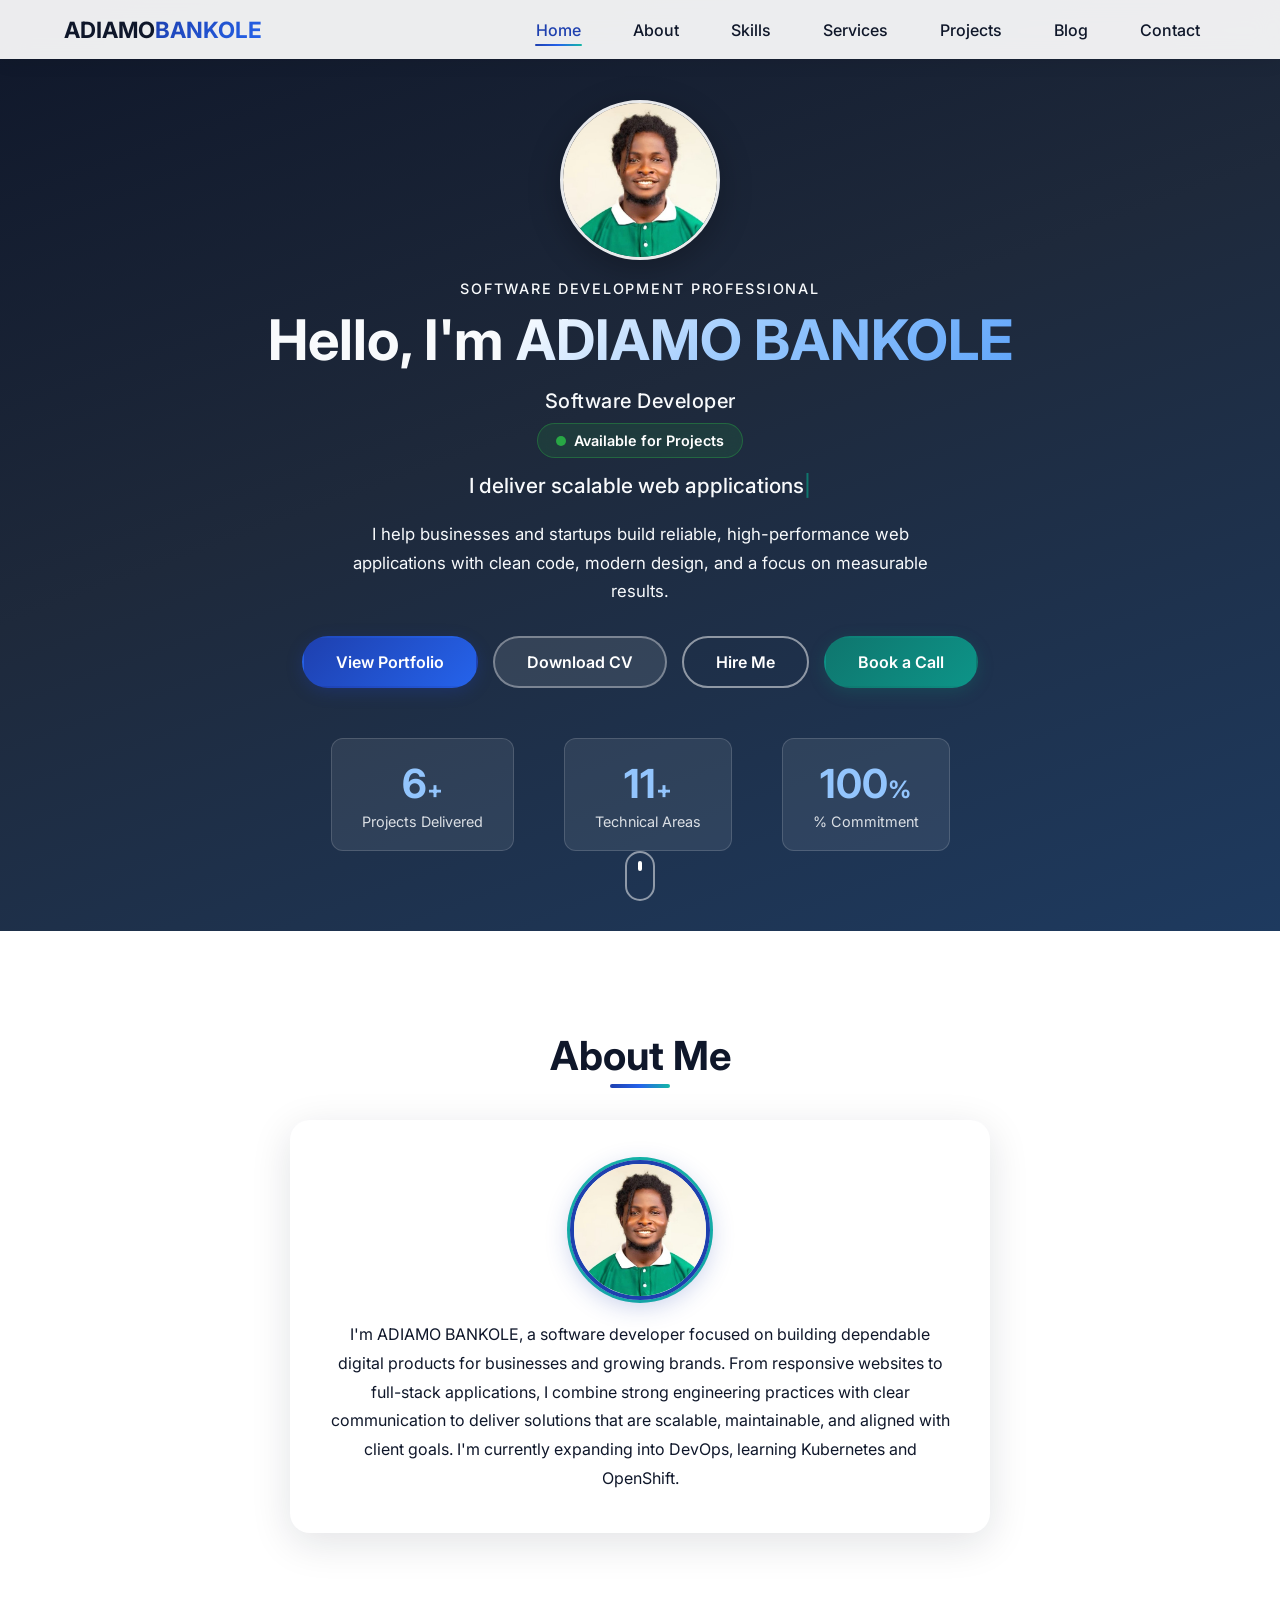
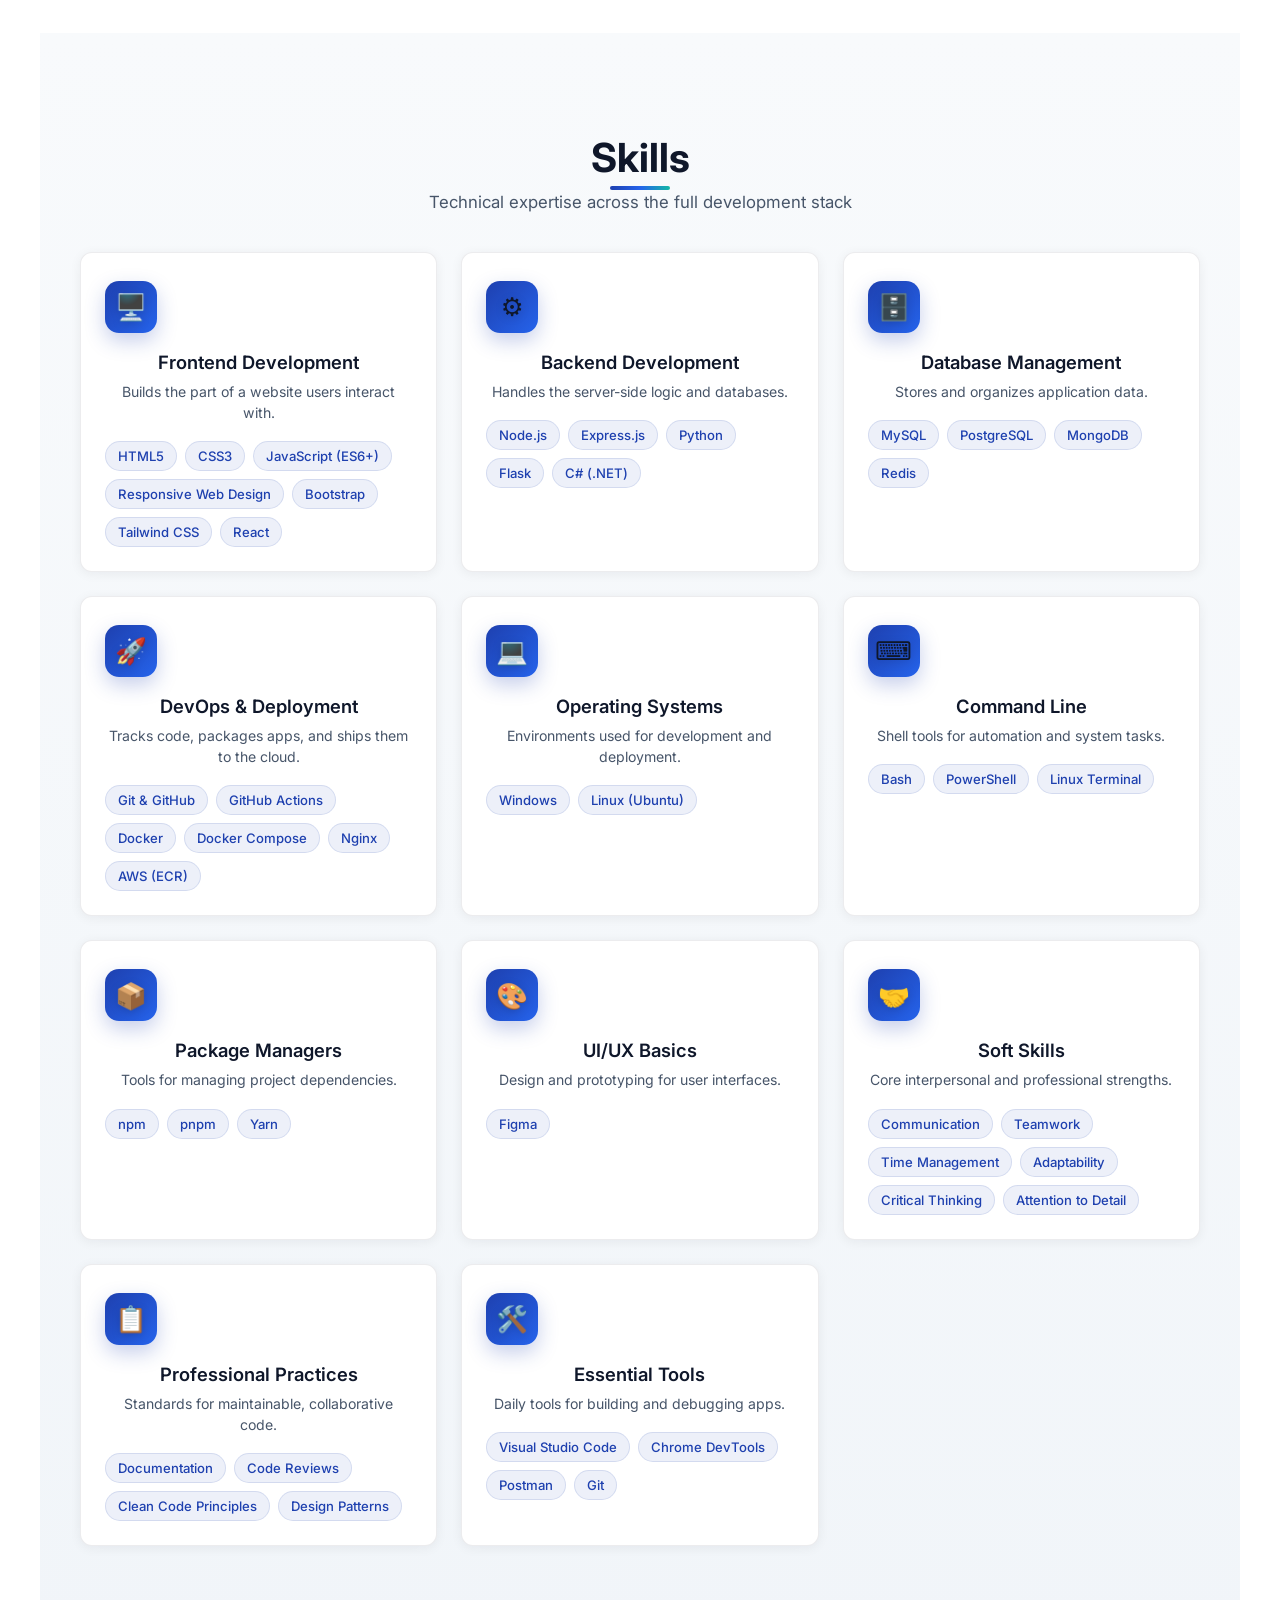
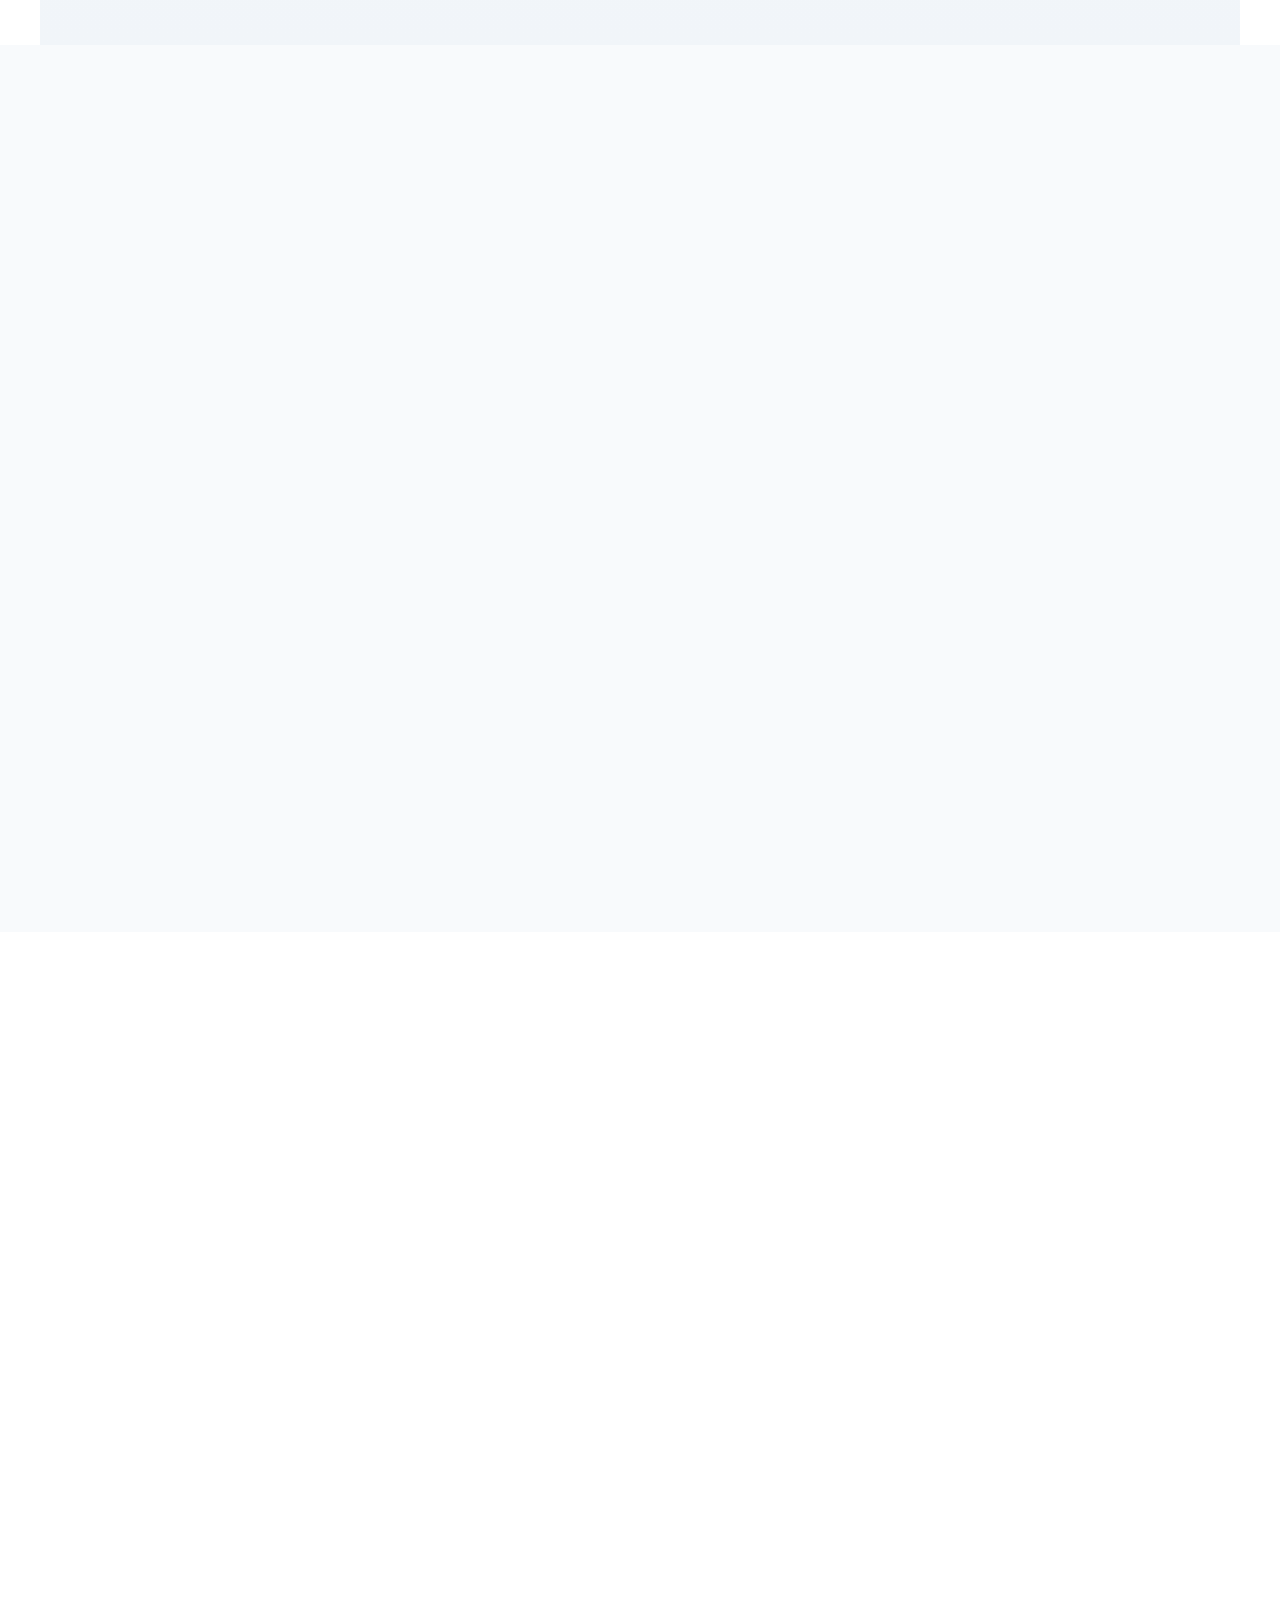
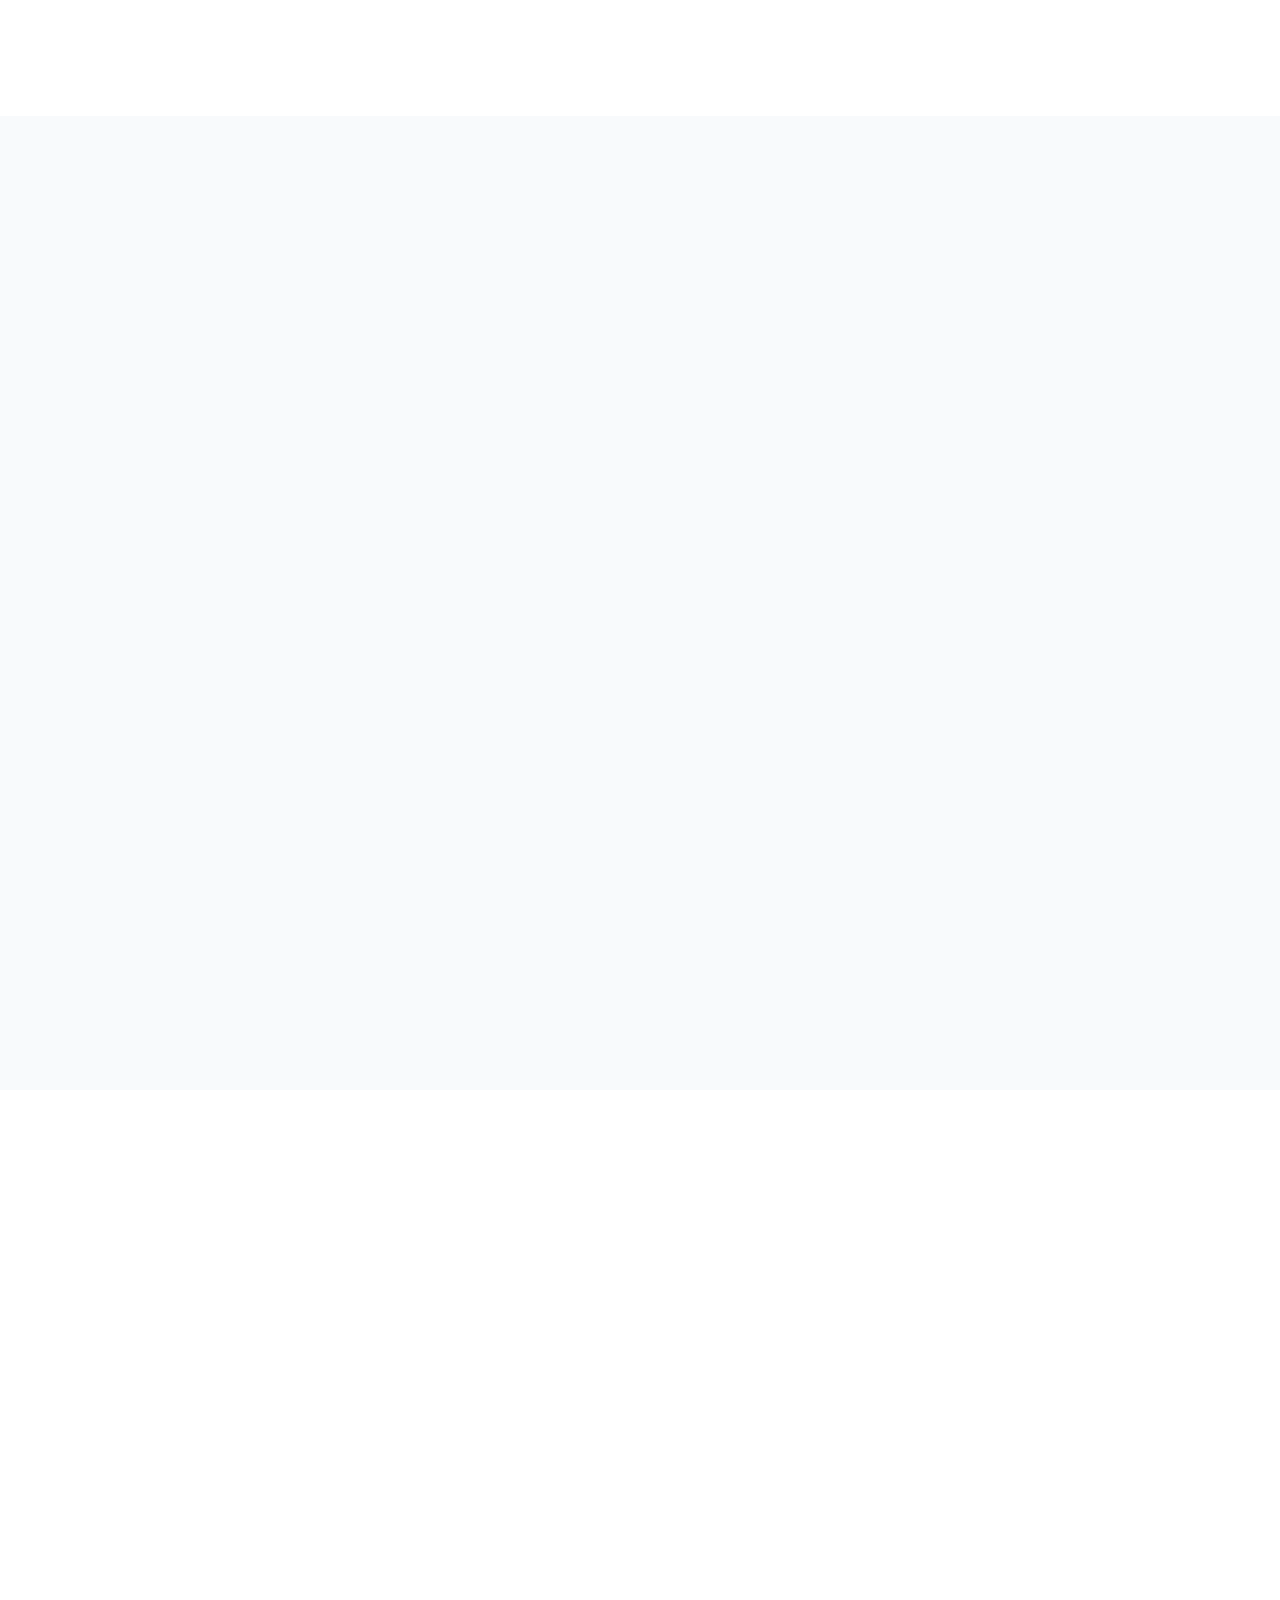
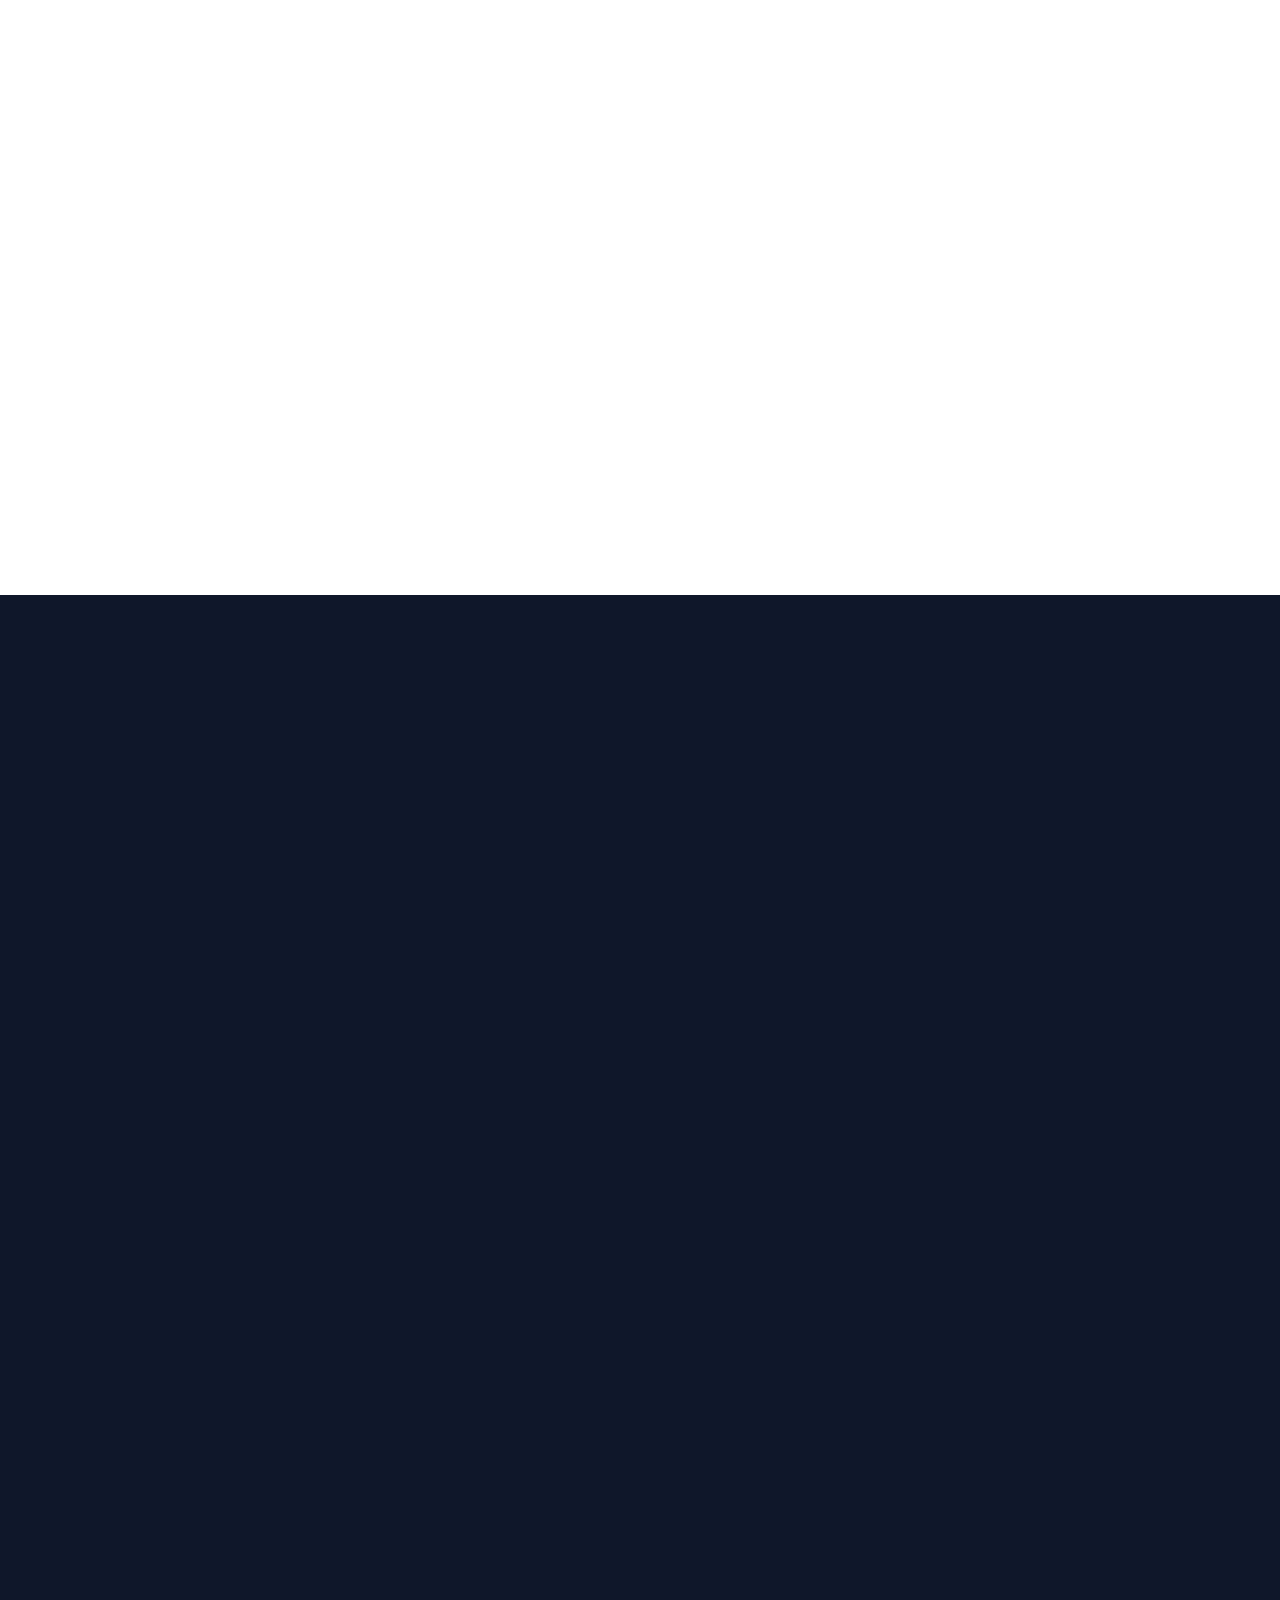
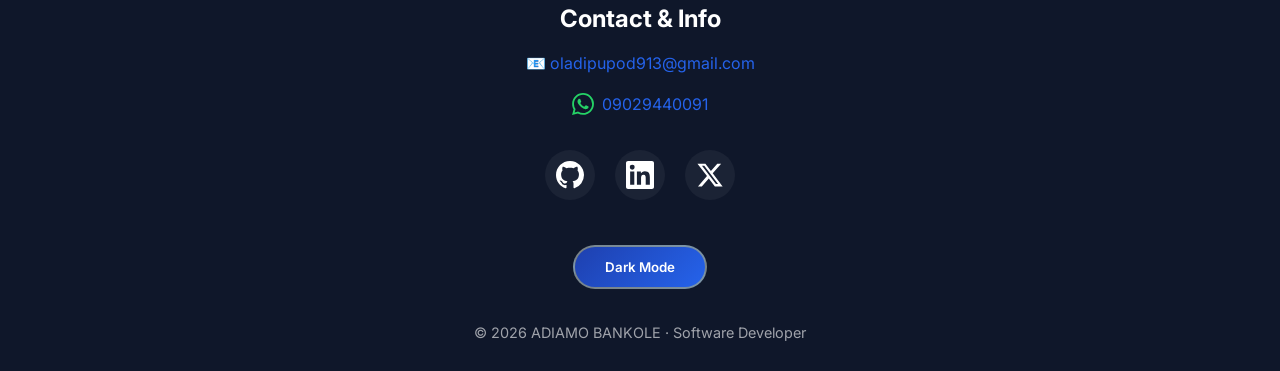
==== commit cb8116eb: "Optimize screenshots, make mobile menu keyboard-accessible, add DevOps training. - Convert project s" ====
--- a/index.html
+++ b/index.html
@@ -48,7 +48,7 @@
     <header>
         <nav class="navbar">
             <h2 class="logo">ADIAMO<span>BANKOLE</span></h2>
-            <ul class="nav-links">
+            <ul class="nav-links" id="nav-links">
                 <li><a href="#home" class="nav-link">Home</a></li>
                 <li><a href="#about" class="nav-link">About</a></li>
                 <li><a href="#skills" class="nav-link">Skills</a></li>
@@ -57,7 +57,7 @@
                 <li><a href="#blog" class="nav-link">Blog</a></li>
                 <li><a href="#contact" class="nav-link">Contact</a></li>
             </ul>
-            <div class="menu-toggle" id="menu-toggle">☰</div>
+            <button class="menu-toggle" id="menu-toggle" type="button" aria-label="Menu" aria-expanded="false" aria-controls="nav-links">☰</button>
         </nav>
     </header>
 
@@ -120,7 +120,8 @@
                     I'm ADIAMO BANKOLE, a software developer focused on building dependable digital products
                     for businesses and growing brands. From responsive websites to full-stack applications,
                     I combine strong engineering practices with clear communication to deliver solutions
-                    that are scalable, maintainable, and aligned with client goals.
+                    that are scalable, maintainable, and aligned with client goals. I'm currently expanding
+                    into DevOps, learning Kubernetes and OpenShift.
                 </p>
             </div>
         </div>
@@ -305,7 +306,7 @@
         <div class="projects-grid">
             <div class="project-card reveal" data-category="html javascript">
                 <div class="project-image">
-                    <img src="assets/projects/navbar.png" alt="Screenshot of Responsive Nav-Bar project" loading="lazy" />
+                    <img src="assets/projects/navbar.webp" alt="Screenshot of Responsive Nav-Bar project" loading="lazy" />
                     <div class="project-overlay">
                         <span class="project-tag">HTML</span>
                         <span class="project-tag">CSS</span>
@@ -329,7 +330,7 @@
             </div>
             <div class="project-card reveal" data-category="design business">
                 <div class="project-image">
-                    <img src="assets/projects/labella.png" alt="Screenshot of La Bella-Bites project" loading="lazy" />
+                    <img src="assets/projects/labella.webp" alt="Screenshot of La Bella-Bites project" loading="lazy" />
                     <div class="project-overlay">
                         <span class="project-tag">Web Design</span>
                         <span class="project-tag">UI/UX</span>
@@ -352,7 +353,7 @@
             </div>
             <div class="project-card reveal" data-category="javascript design business">
                 <div class="project-image">
-                    <img src="assets/projects/nailsbyhenny.png" alt="Screenshot of Nails by Henny project" loading="lazy" />
+                    <img src="assets/projects/nailsbyhenny.webp" alt="Screenshot of Nails by Henny project" loading="lazy" />
                     <div class="project-overlay">
                         <span class="project-tag">JavaScript</span>
                         <span class="project-tag">Booking</span>
@@ -374,7 +375,7 @@
             </div>
             <div class="project-card reveal" data-category="javascript html">
                 <div class="project-image">
-                    <img src="assets/projects/webapp.png" alt="Screenshot of Web App UI project" loading="lazy" />
+                    <img src="assets/projects/webapp.webp" alt="Screenshot of Web App UI project" loading="lazy" />
                     <div class="project-overlay">
                         <span class="project-tag">JavaScript</span>
                         <span class="project-tag">UI</span>
@@ -397,7 +398,7 @@
             </div>
             <div class="project-card reveal" data-category="business design html">
                 <div class="project-image">
-                    <img src="assets/projects/swiftcore.png" alt="Screenshot of SwiftCore Solutions project" loading="lazy" />
+                    <img src="assets/projects/swiftcore.webp" alt="Screenshot of SwiftCore Solutions project" loading="lazy" />
                     <div class="project-overlay">
                         <span class="project-tag">Solar</span>
                         <span class="project-tag">Web Dev</span>
@@ -419,7 +420,7 @@
             </div>
             <div class="project-card reveal" data-category="html javascript">
                 <div class="project-image">
-                    <img src="assets/projects/minibank.png" alt="Screenshot of MiniBank project" loading="lazy" />
+                    <img src="assets/projects/minibank.webp" alt="Screenshot of MiniBank project" loading="lazy" />
                     <div class="project-overlay">
                         <span class="project-tag">Docker</span>
                         <span class="project-tag">Microservices</span>
--- a/style.css
+++ b/style.css
@@ -131,6 +131,11 @@
 
 .menu-toggle {
   display: none;
+  background: none;
+  border: none;
+  color: inherit;
+  font-family: inherit;
+  line-height: 1;
   font-size: 1.5rem;
   cursor: pointer;
   padding: 8px;
@@ -1708,11 +1713,13 @@
     border-radius: 0 0 0 16px;
     box-shadow: -5px 5px 20px rgba(0, 0, 0, 0.1);
     transform: translateX(100%);
-    transition: transform 0.4s cubic-bezier(0.25, 0.46, 0.45, 0.94);
+    visibility: hidden;
+    transition: transform 0.4s cubic-bezier(0.25, 0.46, 0.45, 0.94), visibility 0.4s;
   }
 
   .nav-links.active {
     transform: translateX(0);
+    visibility: visible;
   }
 
   .nav-links li {
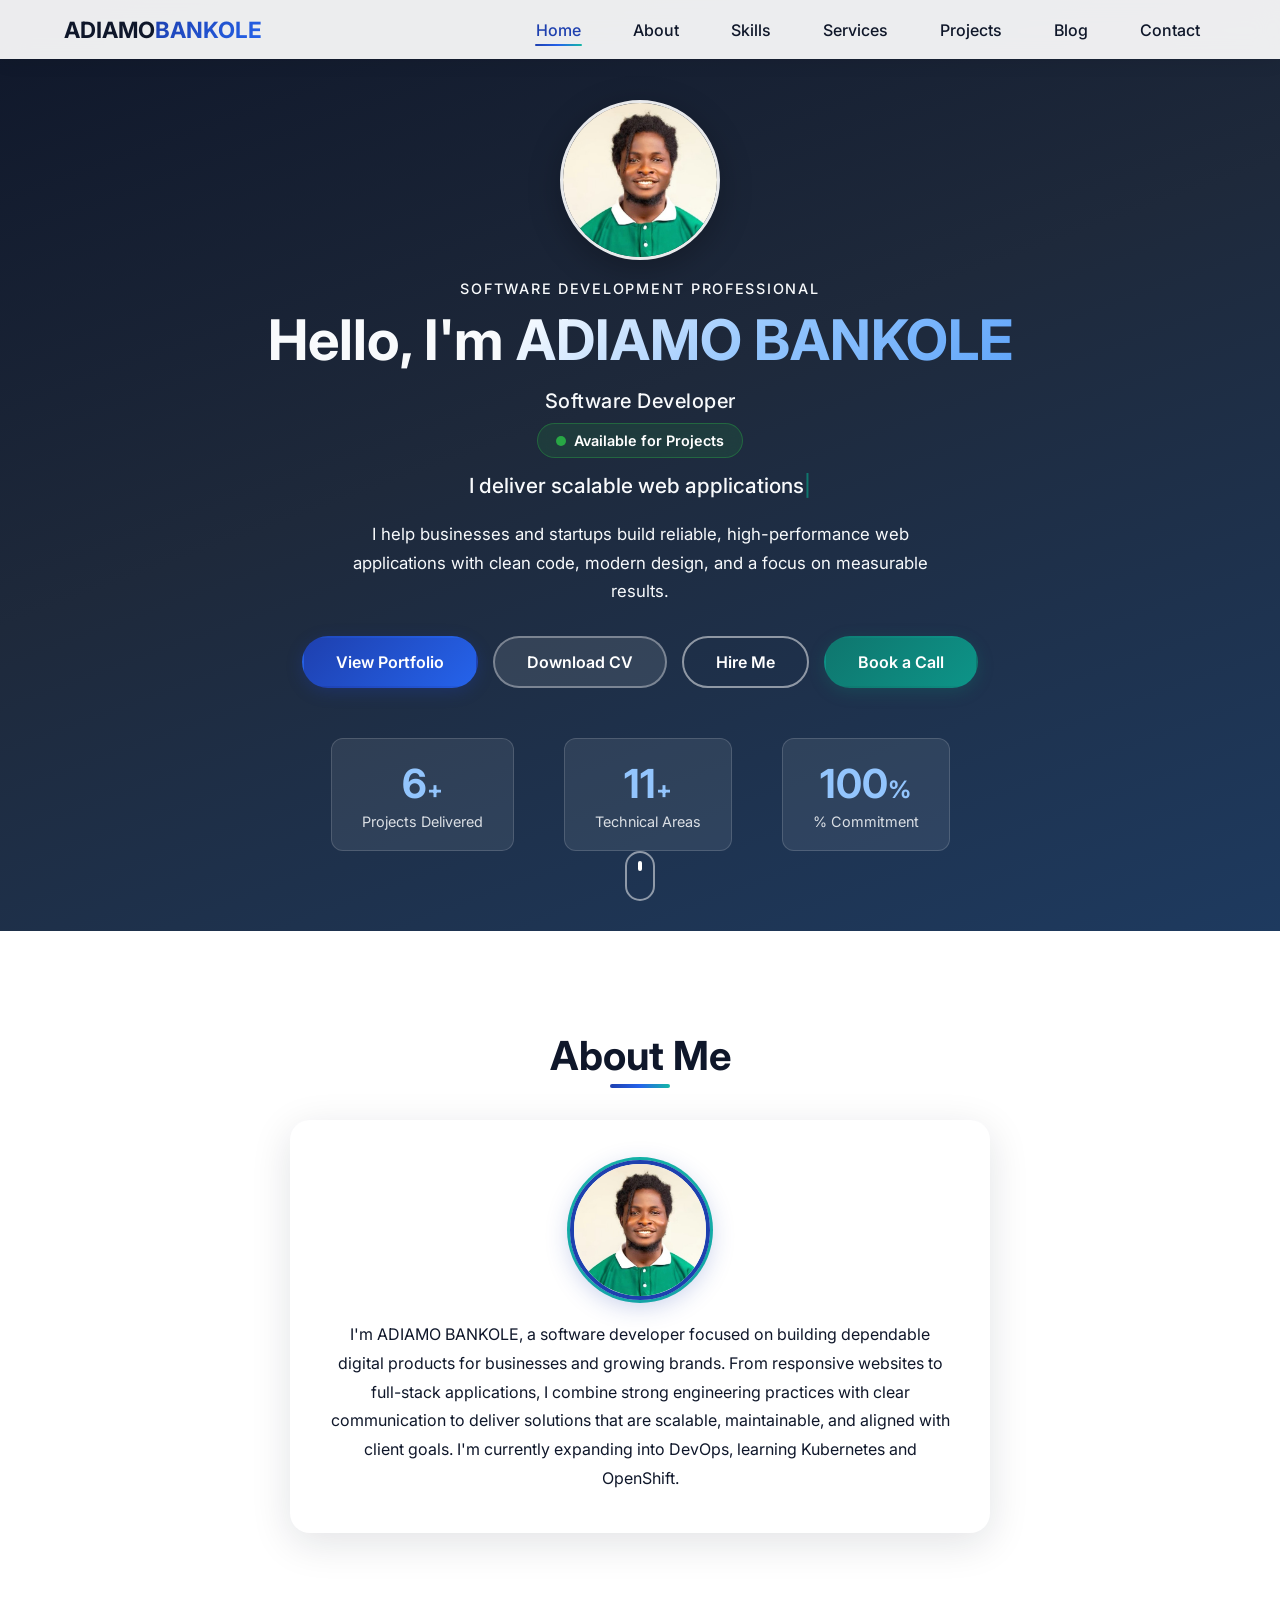
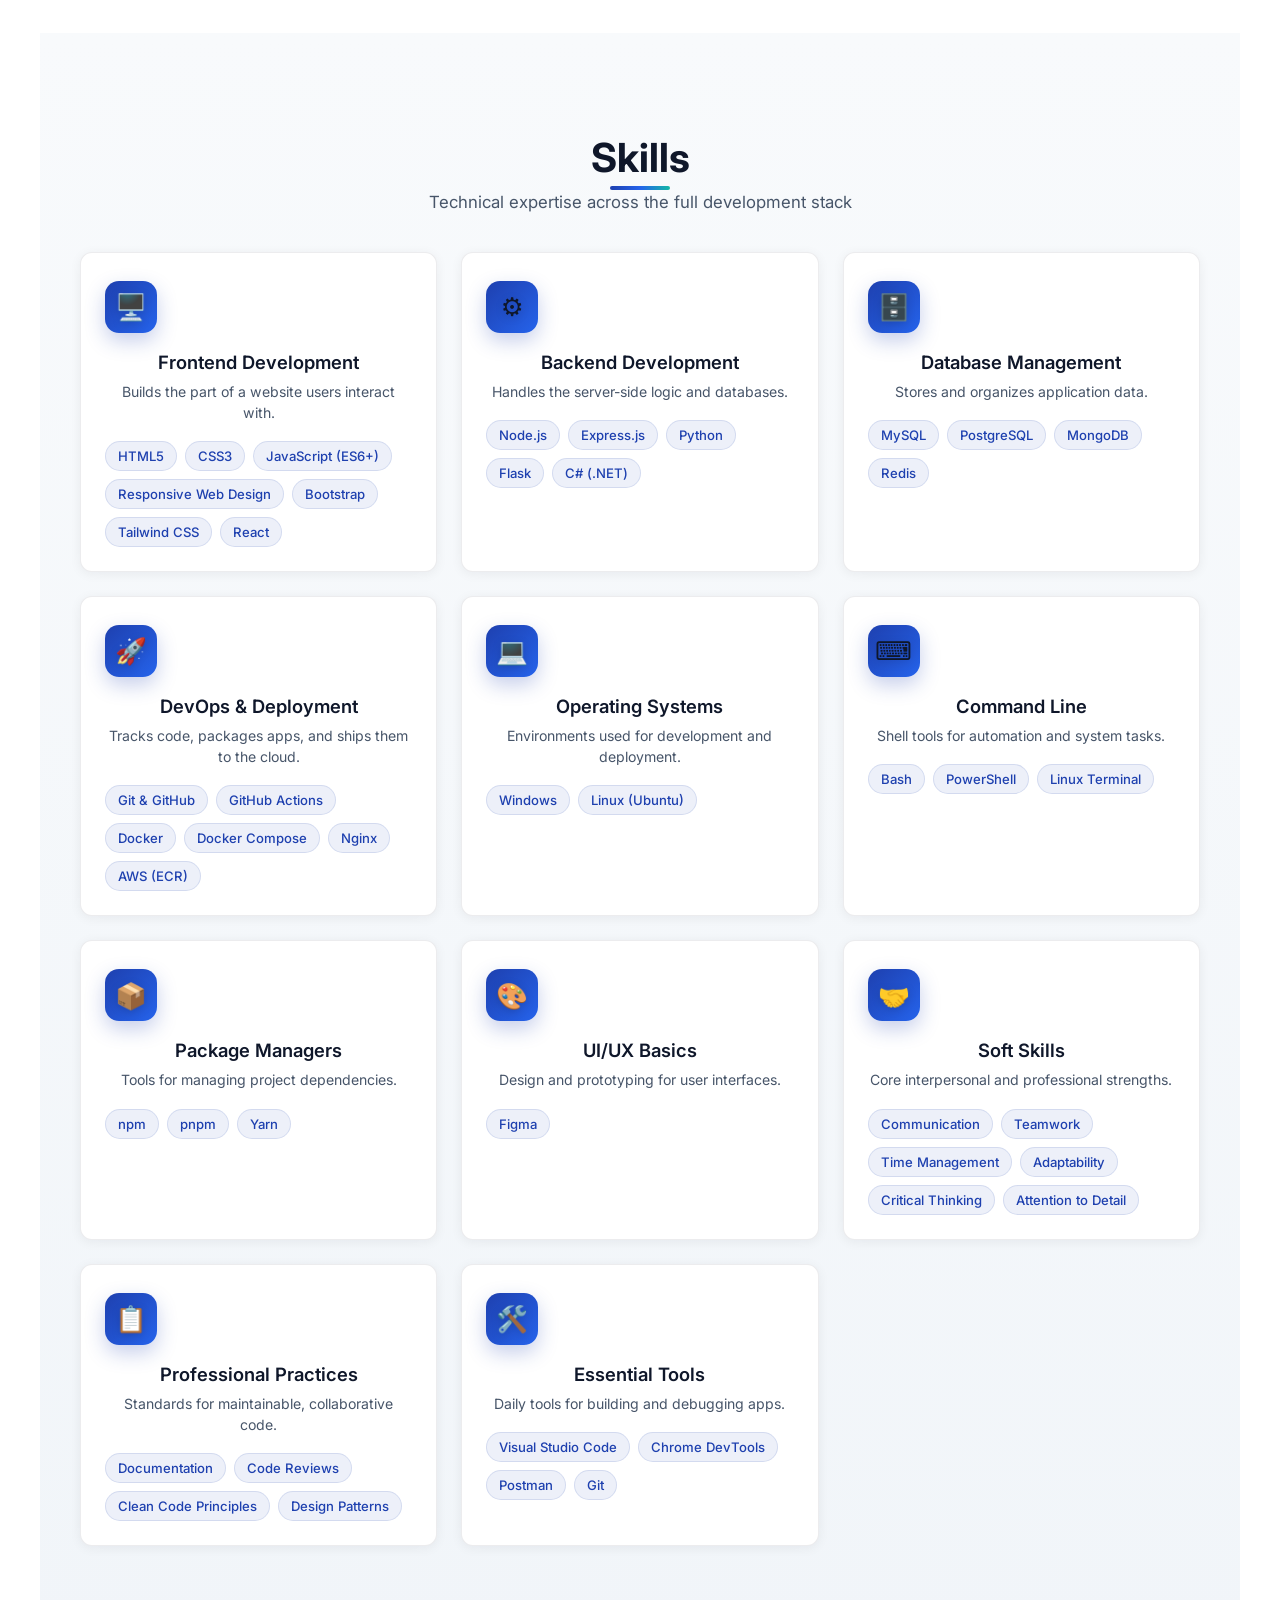
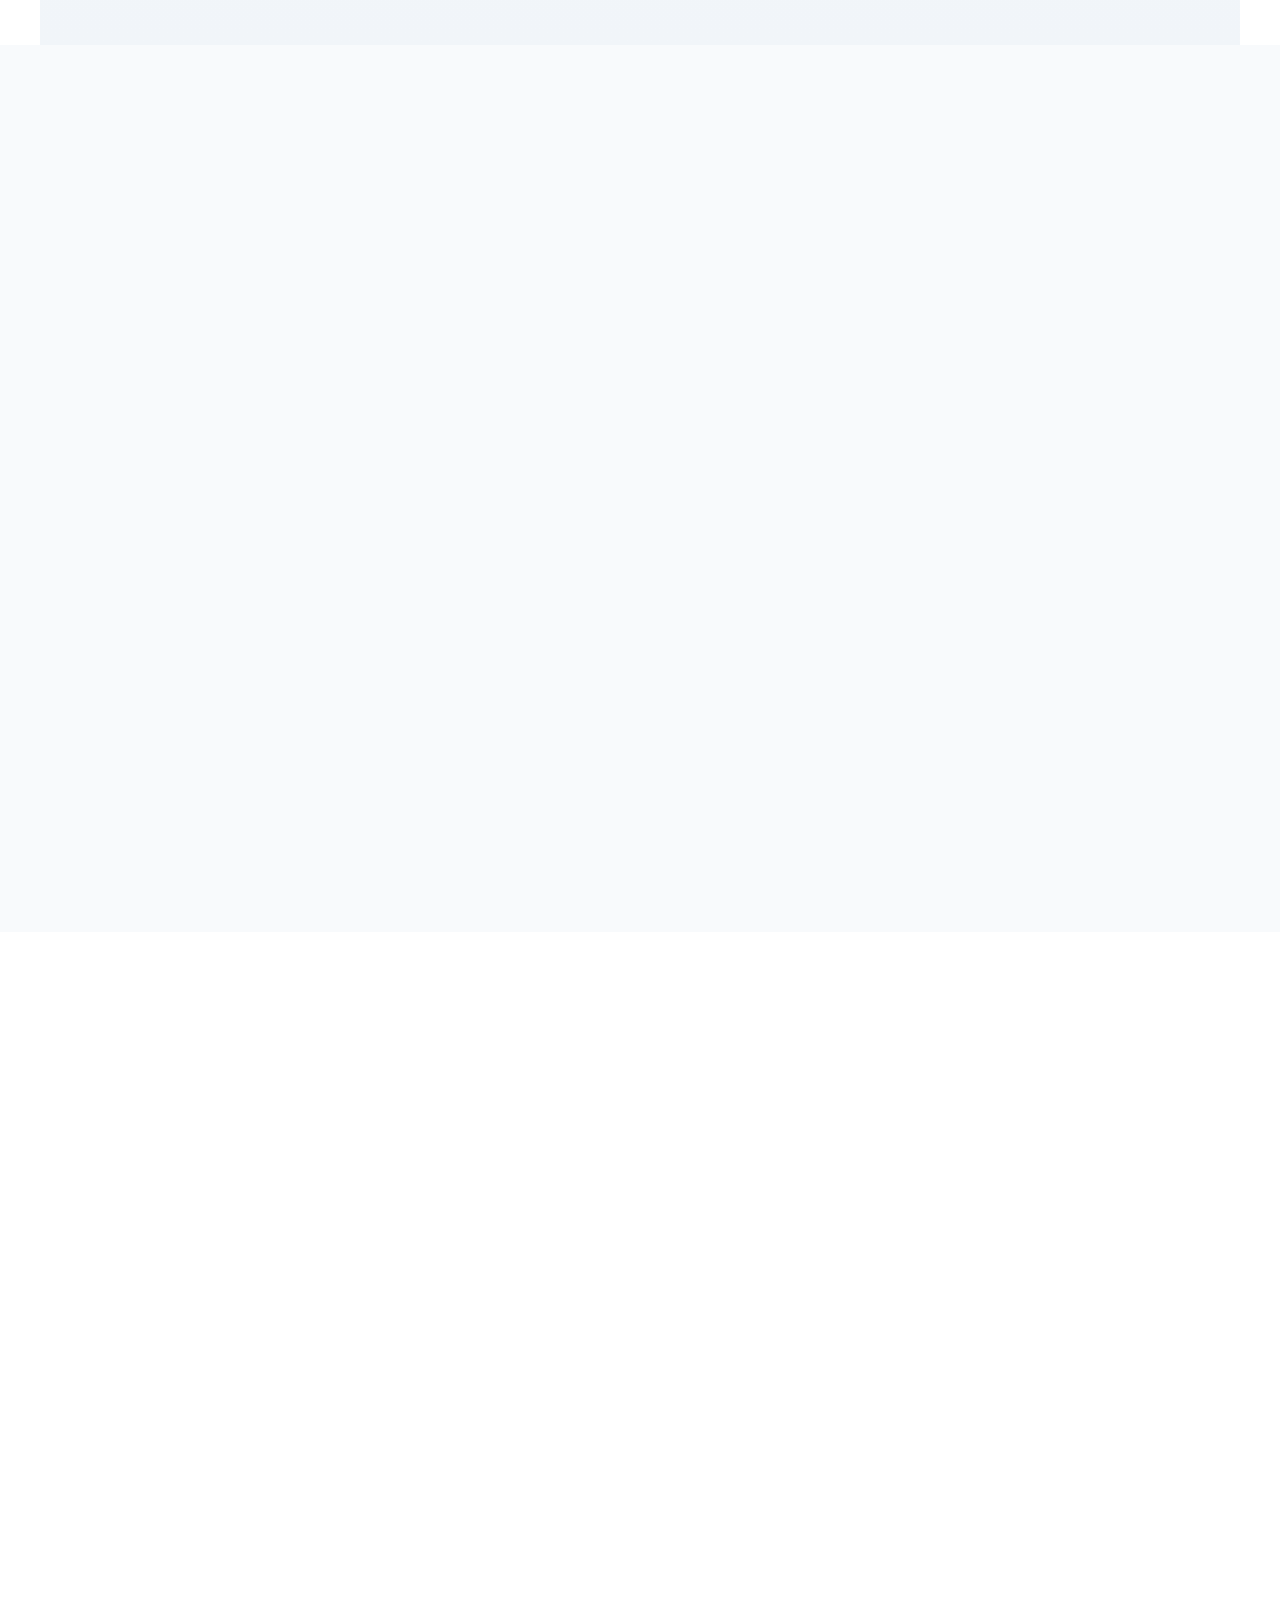
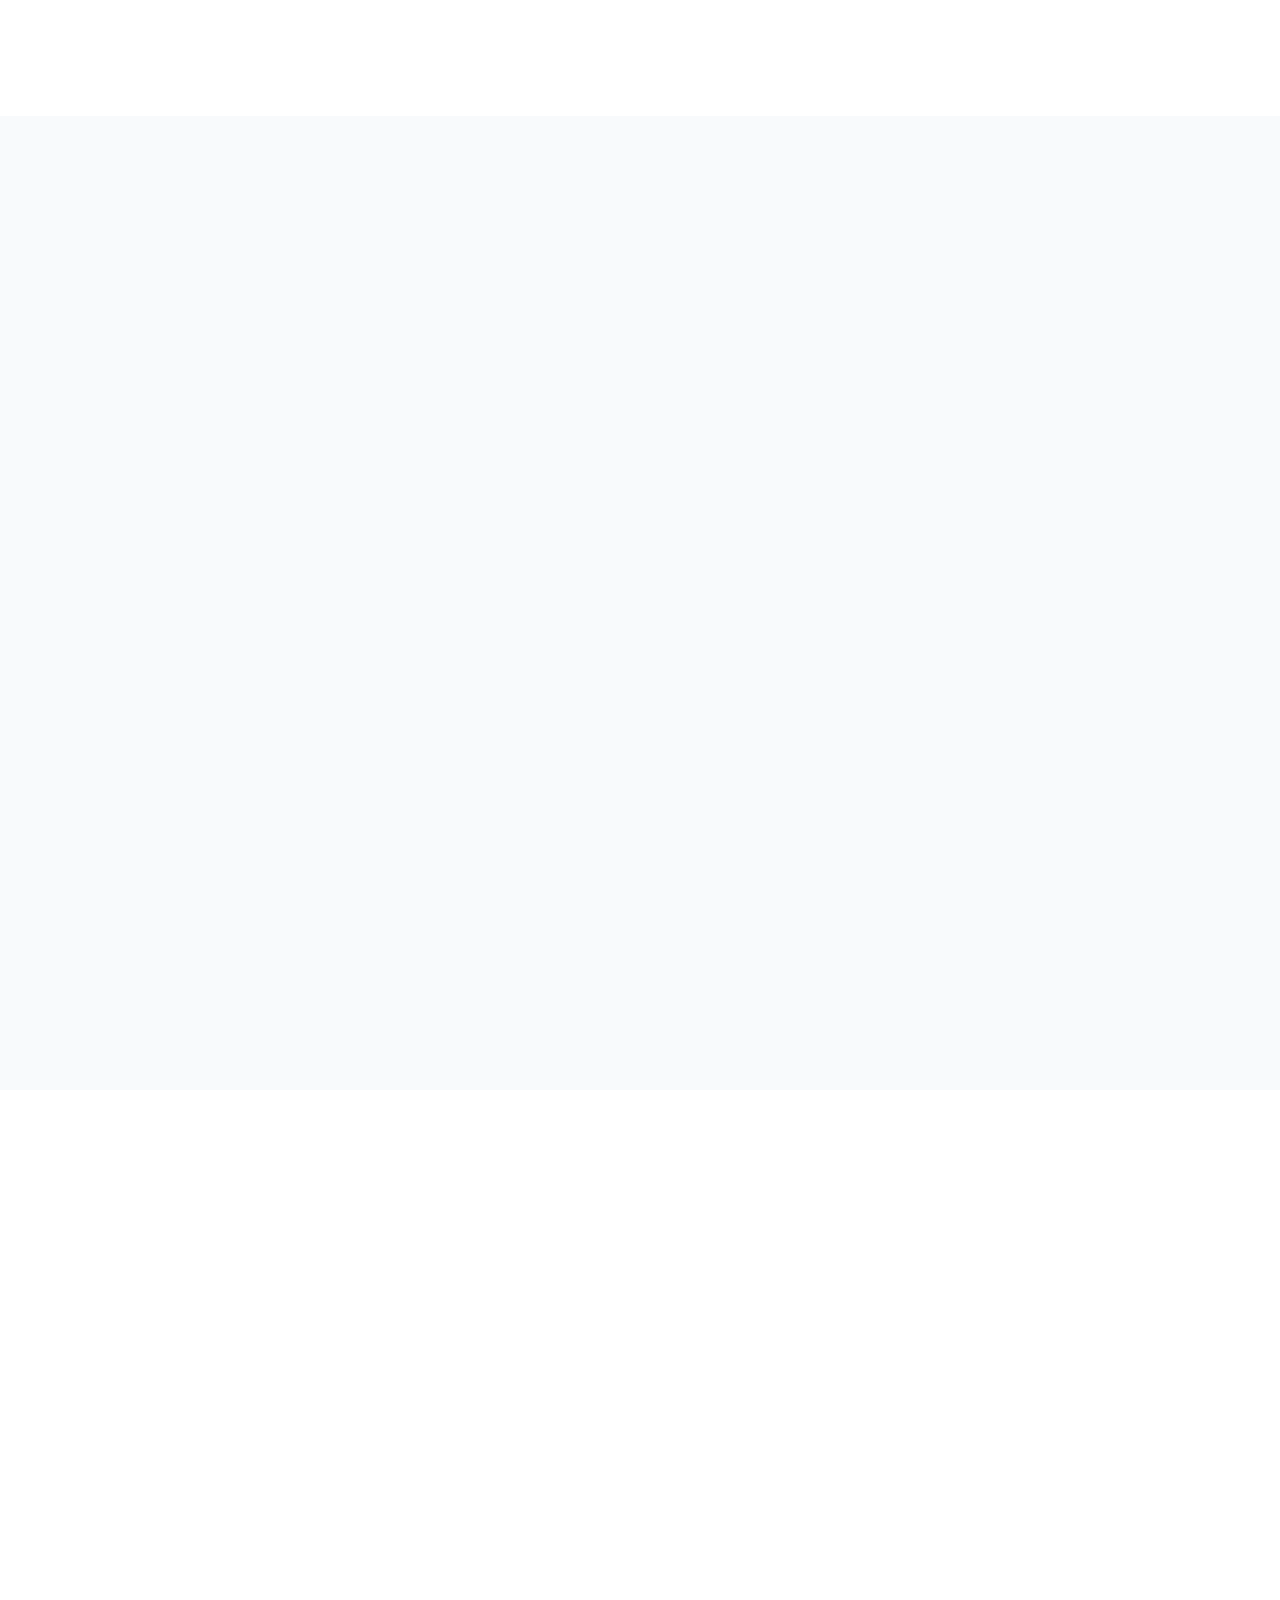
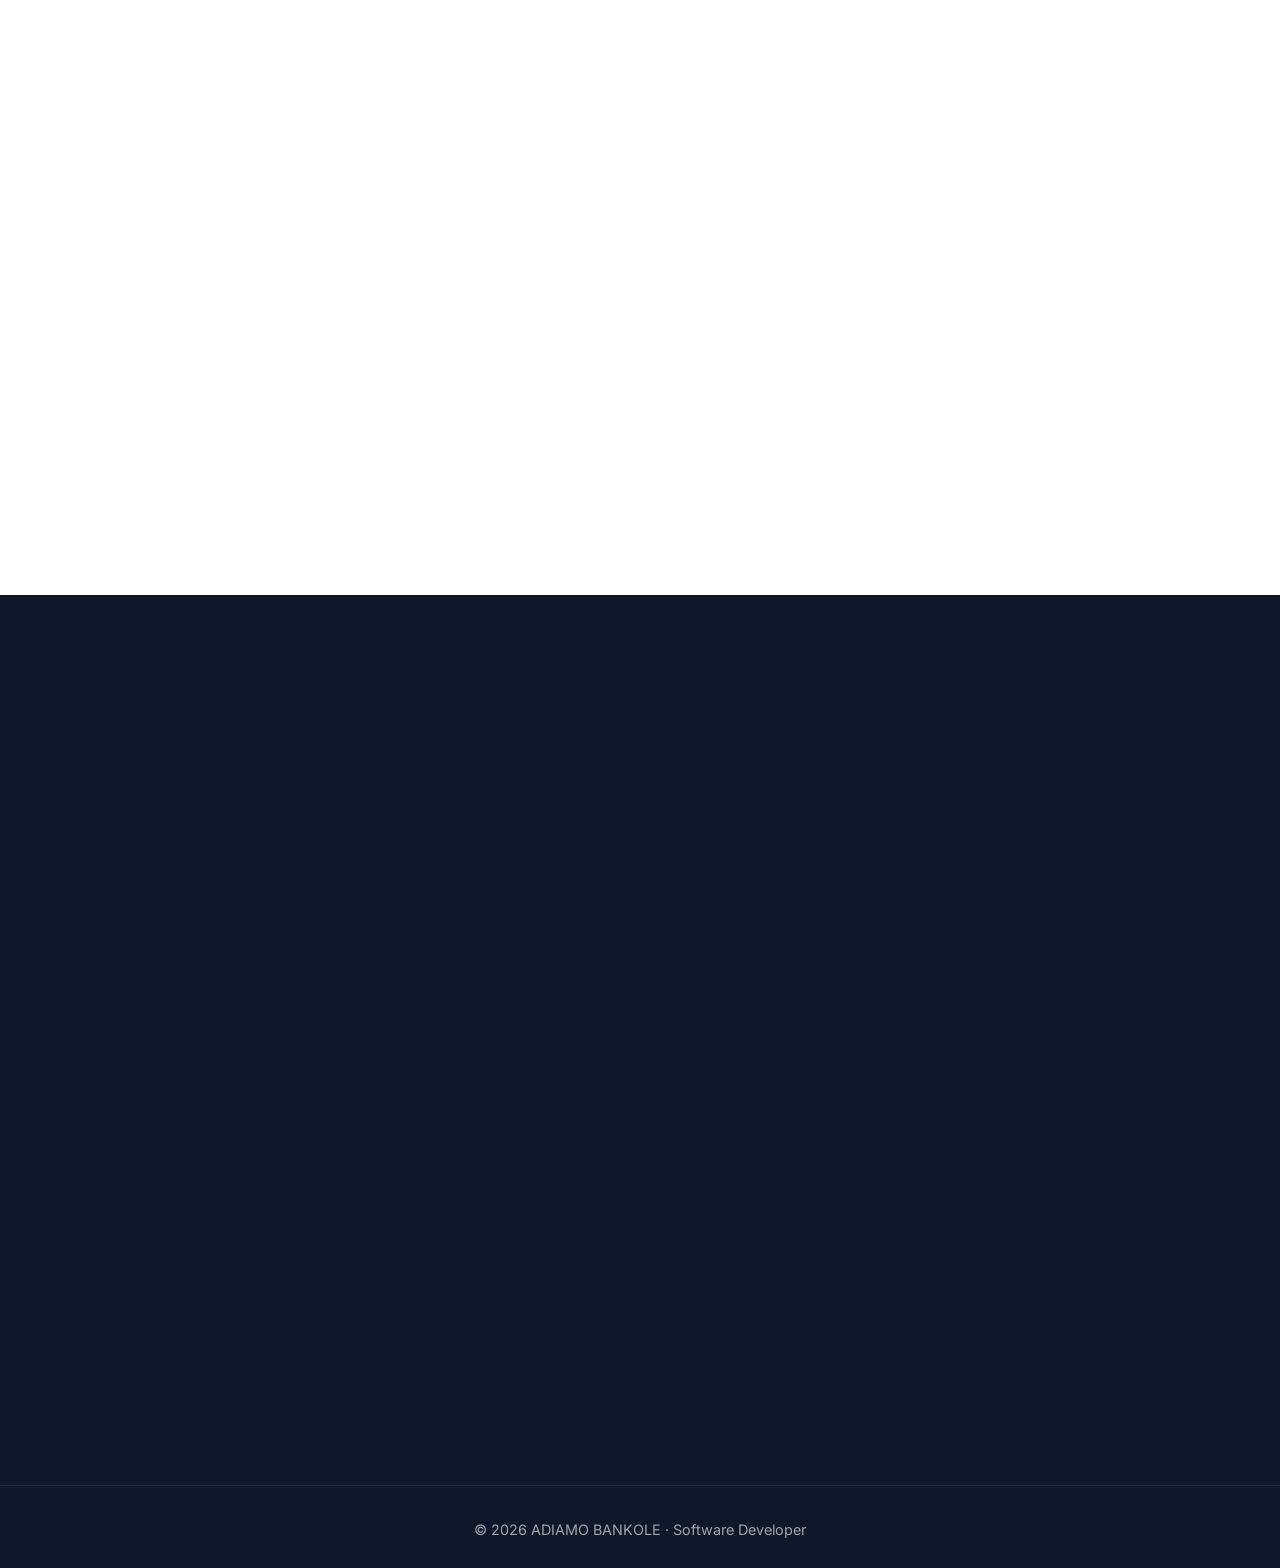
==== commit 1417cecd: "Put contact form beside contact info; add copy email, theme icon, and send checkmark. - Lay out the " ====
--- a/index.html
+++ b/index.html
@@ -575,58 +575,66 @@
             <a href="https://calendly.com/oladipupod913/30min" class="btn btn-booking" target="_blank" rel="noopener noreferrer">Book on Calendly</a>
         </div>
         <p class="contact-divider reveal">Or send a message directly</p>
-        <form class="contact-form reveal" action="https://formspree.io/f/mojobleq" method="POST">
-            <input type="text" name="_gotcha" tabindex="-1" autocomplete="off" hidden aria-hidden="true" />
-            <div class="input-group">
-                <input type="text" name="name" placeholder="Your Name" required />
-                <span class="input-highlight"></span>
-            </div>
-            <div class="input-group">
-                <input type="email" name="email" placeholder="Your Email" required />
-                <span class="input-highlight"></span>
-            </div>
-            <div class="input-group">
-                <textarea name="message" placeholder="Your Message" required></textarea>
-                <span class="input-highlight"></span>
-            </div>
-            <p class="form-status" id="form-status" role="status" aria-live="polite"></p>
-            <button type="submit" class="btn btn-primary">Send Inquiry</button>
-        </form>
+        <div class="contact-grid">
+            <form class="contact-form reveal" action="https://formspree.io/f/mojobleq" method="POST">
+                <input type="text" name="_gotcha" tabindex="-1" autocomplete="off" hidden aria-hidden="true" />
+                <div class="input-group">
+                    <input type="text" name="name" placeholder="Your Name" required />
+                    <span class="input-highlight"></span>
+                </div>
+                <div class="input-group">
+                    <input type="email" name="email" placeholder="Your Email" required />
+                    <span class="input-highlight"></span>
+                </div>
+                <div class="input-group">
+                    <textarea name="message" placeholder="Your Message" required></textarea>
+                    <span class="input-highlight"></span>
+                </div>
+                <p class="form-status" id="form-status" role="status" aria-live="polite"></p>
+                <button type="submit" class="btn btn-primary">Send Inquiry</button>
+            </form>
+            <div class="contact-card reveal">
+                <h3>Contact & Info</h3>
+                <p class="contact-card-note">I typically respond within 24–48 hours.</p>
+                <div class="contact-info">
+                    <p>📧 <a href="mailto:oladipupod913@gmail.com">oladipupod913@gmail.com</a>
+                        <button type="button" class="copy-btn" data-copy="oladipupod913@gmail.com" aria-label="Copy email address">Copy</button>
+                    </p>
+                    <p class="contact-whatsapp">
+                        <svg class="whatsapp-icon" xmlns="http://www.w3.org/2000/svg" viewBox="0 0 24 24" aria-hidden="true">
+                            <path fill="currentColor" d="M17.472 14.382c-.297-.149-1.758-.867-2.03-.967-.273-.099-.471-.148-.67.15-.197.297-.767.966-.94 1.164-.173.199-.347.223-.644.075-.297-.15-1.255-.463-2.39-1.475-.883-.788-1.48-1.761-1.653-2.059-.173-.297-.018-.458.13-.606.134-.133.298-.347.446-.52.149-.174.198-.298.298-.497.099-.198.05-.371-.025-.52-.075-.149-.669-1.612-.916-2.207-.242-.579-.487-.5-.669-.51-.173-.008-.371-.01-.57-.01-.198 0-.52.074-.792.372-.272.297-1.04 1.016-1.04 2.479 0 1.462 1.065 2.875 1.213 3.074.149.198 2.096 3.2 5.077 4.487.709.306 1.262.489 1.694.625.712.227 1.36.195 1.871.118.571-.085 1.758-.719 2.006-1.413.248-.694.248-1.289.173-1.413-.074-.124-.272-.198-.57-.347m-5.421 7.403h-.004a9.87 9.87 0 01-5.031-1.378l-.361-.214-3.741.982.998-3.648-.235-.374a9.86 9.86 0 01-1.51-5.26c.001-5.45 4.436-9.884 9.888-9.884 2.64 0 5.122 1.03 6.988 2.898a9.825 9.825 0 012.893 6.994c-.003 5.45-4.435 9.884-9.885 9.884m8.413-18.297A11.815 11.815 0 0012.05 0C5.495 0 .16 5.335.157 11.892c0 2.096.547 4.142 1.588 5.945L.057 24l6.305-1.654a11.882 11.882 0 005.683 1.448h.005c6.554 0 11.89-5.335 11.893-11.893a11.821 11.821 0 00-3.48-8.413z"/>
+                        </svg>
+                        <a href="https://wa.me/2349029440091" target="_blank" rel="noopener">09029440091</a>
+                    </p>
+                </div>
+                <div class="social-links">
+                    <a href="https://github.com/ADIAMO777" class="social-icon social-icon--github" target="_blank" rel="noopener" aria-label="GitHub">
+                        <svg xmlns="http://www.w3.org/2000/svg" viewBox="0 0 24 24" aria-hidden="true">
+                            <path fill="currentColor" d="M12 0C5.37 0 0 5.37 0 12c0 5.31 3.435 9.795 8.205 11.385.6.105.825-.255.825-.57 0-.285-.015-1.23-.015-2.235-3.015.555-3.795-.735-4.035-1.41-.135-.345-.72-1.41-1.23-1.695-.42-.225-1.02-.78-.015-.795.945-.015 1.62.87 1.845 1.23 1.08 1.815 2.805 1.305 3.495.99.105-.78.42-1.305.765-1.605-2.67-.3-5.46-1.335-5.46-5.925 0-1.305.465-2.385 1.23-3.225-.12-.3-.54-1.53.12-3.18 0 0 1.005-.315 3.3 1.23.96-.27 1.98-.405 3-.405s2.04.135 3 .405c2.295-1.56 3.3-1.23 3.3-1.23.66 1.65.24 2.88.12 3.18.765.84 1.23 1.905 1.23 3.225 0 4.605-2.805 5.625-5.475 5.925.435.375.81 1.095.81 2.22 0 1.605-.015 2.895-.015 3.3 0 .315.225.69.825.57A12.02 12.02 0 0024 12c0-6.63-5.37-12-12-12z"/>
+                        </svg>
+                    </a>
+                    <a href="https://www.linkedin.com/in/bankole-adiamo-9a563232b/" class="social-icon social-icon--linkedin" target="_blank" rel="noopener" aria-label="LinkedIn">
+                        <svg xmlns="http://www.w3.org/2000/svg" viewBox="0 0 24 24" aria-hidden="true">
+                            <path fill="currentColor" d="M20.447 20.452h-3.554v-5.569c0-1.328-.027-3.037-1.852-3.037-1.853 0-2.136 1.445-2.136 2.939v5.667H9.351V9h3.414v1.561h.046c.477-.9 1.637-1.85 3.37-1.85 3.601 0 4.267 2.37 4.267 5.455v6.286zM5.337 7.433a2.062 2.062 0 01-2.063-2.065 2.064 2.064 0 114.126 0 2.063 2.063 0 01-2.063 2.065zm1.782 13.019H3.555V9h3.564v11.452zM22.225 0H1.771C.792 0 0 .774 0 1.729v20.542C0 23.227.792 24 1.771 24h20.451C23.2 24 24 23.227 24 22.271V1.729C24 .774 23.2 0 22.222 0h.003z"/>
+                        </svg>
+                    </a>
+                    <a href="https://x.com/AdiamoB" class="social-icon social-icon--x" target="_blank" rel="noopener" aria-label="X">
+                        <svg xmlns="http://www.w3.org/2000/svg" viewBox="0 0 24 24" aria-hidden="true">
+                            <path fill="currentColor" d="M18.244 2.25h3.308l-7.227 8.26 8.502 11.24H16.17l-5.214-6.817L4.99 21.75H1.68l7.73-8.835L1.254 2.25H8.08l4.713 6.231zm-1.161 17.52h1.833L7.084 4.126H5.117z"/>
+                        </svg>
+                    </a>
+                </div>
+            </div>
+            <button id="modeBtn" type="button"><span class="mode-icon" aria-hidden="true">🌙</span><span class="mode-label">Dark Mode</span></button>
+        </div>
     </section>
 
     <footer class="Contact" id="Contact">
-        <h2>Contact & Info</h2>
-        <div class="contact-info">
-            <p>📧 <a href="mailto:oladipupod913@gmail.com">oladipupod913@gmail.com</a></p>
-            <p class="contact-whatsapp">
-                <svg class="whatsapp-icon" xmlns="http://www.w3.org/2000/svg" viewBox="0 0 24 24" aria-hidden="true">
-                    <path fill="currentColor" d="M17.472 14.382c-.297-.149-1.758-.867-2.03-.967-.273-.099-.471-.148-.67.15-.197.297-.767.966-.94 1.164-.173.199-.347.223-.644.075-.297-.15-1.255-.463-2.39-1.475-.883-.788-1.48-1.761-1.653-2.059-.173-.297-.018-.458.13-.606.134-.133.298-.347.446-.52.149-.174.198-.298.298-.497.099-.198.05-.371-.025-.52-.075-.149-.669-1.612-.916-2.207-.242-.579-.487-.5-.669-.51-.173-.008-.371-.01-.57-.01-.198 0-.52.074-.792.372-.272.297-1.04 1.016-1.04 2.479 0 1.462 1.065 2.875 1.213 3.074.149.198 2.096 3.2 5.077 4.487.709.306 1.262.489 1.694.625.712.227 1.36.195 1.871.118.571-.085 1.758-.719 2.006-1.413.248-.694.248-1.289.173-1.413-.074-.124-.272-.198-.57-.347m-5.421 7.403h-.004a9.87 9.87 0 01-5.031-1.378l-.361-.214-3.741.982.998-3.648-.235-.374a9.86 9.86 0 01-1.51-5.26c.001-5.45 4.436-9.884 9.888-9.884 2.64 0 5.122 1.03 6.988 2.898a9.825 9.825 0 012.893 6.994c-.003 5.45-4.435 9.884-9.885 9.884m8.413-18.297A11.815 11.815 0 0012.05 0C5.495 0 .16 5.335.157 11.892c0 2.096.547 4.142 1.588 5.945L.057 24l6.305-1.654a11.882 11.882 0 005.683 1.448h.005c6.554 0 11.89-5.335 11.893-11.893a11.821 11.821 0 00-3.48-8.413z"/>
-                </svg>
-                <a href="https://wa.me/2349029440091" target="_blank" rel="noopener">09029440091</a>
-            </p>
-        </div>
-        <div class="social-links">
-            <a href="https://github.com/ADIAMO777" class="social-icon social-icon--github" target="_blank" rel="noopener" aria-label="GitHub">
-                <svg xmlns="http://www.w3.org/2000/svg" viewBox="0 0 24 24" aria-hidden="true">
-                    <path fill="currentColor" d="M12 0C5.37 0 0 5.37 0 12c0 5.31 3.435 9.795 8.205 11.385.6.105.825-.255.825-.57 0-.285-.015-1.23-.015-2.235-3.015.555-3.795-.735-4.035-1.41-.135-.345-.72-1.41-1.23-1.695-.42-.225-1.02-.78-.015-.795.945-.015 1.62.87 1.845 1.23 1.08 1.815 2.805 1.305 3.495.99.105-.78.42-1.305.765-1.605-2.67-.3-5.46-1.335-5.46-5.925 0-1.305.465-2.385 1.23-3.225-.12-.3-.54-1.53.12-3.18 0 0 1.005-.315 3.3 1.23.96-.27 1.98-.405 3-.405s2.04.135 3 .405c2.295-1.56 3.3-1.23 3.3-1.23.66 1.65.24 2.88.12 3.18.765.84 1.23 1.905 1.23 3.225 0 4.605-2.805 5.625-5.475 5.925.435.375.81 1.095.81 2.22 0 1.605-.015 2.895-.015 3.3 0 .315.225.69.825.57A12.02 12.02 0 0024 12c0-6.63-5.37-12-12-12z"/>
-                </svg>
-            </a>
-            <a href="https://www.linkedin.com/in/bankole-adiamo-9a563232b/" class="social-icon social-icon--linkedin" target="_blank" rel="noopener" aria-label="LinkedIn">
-                <svg xmlns="http://www.w3.org/2000/svg" viewBox="0 0 24 24" aria-hidden="true">
-                    <path fill="currentColor" d="M20.447 20.452h-3.554v-5.569c0-1.328-.027-3.037-1.852-3.037-1.853 0-2.136 1.445-2.136 2.939v5.667H9.351V9h3.414v1.561h.046c.477-.9 1.637-1.85 3.37-1.85 3.601 0 4.267 2.37 4.267 5.455v6.286zM5.337 7.433a2.062 2.062 0 01-2.063-2.065 2.064 2.064 0 114.126 0 2.063 2.063 0 01-2.063 2.065zm1.782 13.019H3.555V9h3.564v11.452zM22.225 0H1.771C.792 0 0 .774 0 1.729v20.542C0 23.227.792 24 1.771 24h20.451C23.2 24 24 23.227 24 22.271V1.729C24 .774 23.2 0 22.222 0h.003z"/>
-                </svg>
-            </a>
-            <a href="https://x.com/AdiamoB" class="social-icon social-icon--x" target="_blank" rel="noopener" aria-label="X">
-                <svg xmlns="http://www.w3.org/2000/svg" viewBox="0 0 24 24" aria-hidden="true">
-                    <path fill="currentColor" d="M18.244 2.25h3.308l-7.227 8.26 8.502 11.24H16.17l-5.214-6.817L4.99 21.75H1.68l7.73-8.835L1.254 2.25H8.08l4.713 6.231zm-1.161 17.52h1.833L7.084 4.126H5.117z"/>
-                </svg>
-            </a>
-        </div>
-        <button id="modeBtn">Dark Mode</button>
         <p class="copyright">© 2026 ADIAMO BANKOLE · Software Developer</p>
     </footer>
 
     <button class="scroll-top" id="scroll-top" aria-label="Scroll to top">↑</button>
+    <div class="toast" id="toast" role="status" aria-live="polite"></div>
 
     <script src="script.js" defer></script>
     <script>
--- a/style.css
+++ b/style.css
@@ -352,7 +352,7 @@
   align-items: center;
   justify-content: space-between;
   gap: 20px;
-  max-width: 700px;
+  max-width: 960px;
   margin: 0 auto 30px;
   padding: 24px 28px;
   background: rgba(255, 255, 255, 0.08);
@@ -906,10 +906,54 @@
   box-shadow: 0 6px 22px rgba(30, 64, 175, 0.45), 0 0 16px rgba(202, 138, 4, 0.2);
 }
 
+/* Contact: form beside info card */
+.contact-grid {
+  display: grid;
+  grid-template-columns: 3fr 2fr;
+  gap: 32px;
+  max-width: 960px;
+  margin: 0 auto;
+  align-items: start;
+}
+
+/* Form spans both rows; card sits top-right, theme button bottom-right beside Send Inquiry */
+.contact-grid > .contact-form {
+  grid-row: span 2;
+}
+
+.contact-grid > #modeBtn {
+  align-self: end;
+  justify-self: center;
+}
+
+.contact-card {
+  padding: 28px;
+  background: rgba(255, 255, 255, 0.08);
+  border: 1px solid rgba(255, 255, 255, 0.15);
+  border-radius: 14px;
+  text-align: left;
+}
+
+.contact-card h3 {
+  font-size: 1.15rem;
+  margin-bottom: 6px;
+  color: #fff;
+}
+
+.contact-card-note {
+  font-size: 0.9rem;
+  color: rgba(255, 255, 255, 0.7);
+  margin: 0 0 16px;
+}
+
+.contact-card .social-links {
+  justify-content: flex-start;
+  gap: 14px;
+  margin: 24px 0 0;
+}
+
 /* Contact Form */
 .contact-form {
-  max-width: 500px;
-  margin: auto;
   display: flex;
   flex-direction: column;
   gap: 5px;
@@ -999,17 +1043,31 @@
   color: #ff6b6b;
 }
 
+.check-icon {
+  width: 20px;
+  height: 20px;
+  margin-right: 8px;
+  fill: none;
+  stroke: currentColor;
+  stroke-width: 3;
+  stroke-linecap: round;
+  stroke-linejoin: round;
+  stroke-dasharray: 22;
+  stroke-dashoffset: 22;
+  animation: draw-check 0.5s ease 0.1s forwards;
+}
+
+@keyframes draw-check {
+  to { stroke-dashoffset: 0; }
+}
+
 /* Footer */
 footer.Contact {
   text-align: center;
-  padding: 50px 20px 30px;
+  padding: 20px 20px 30px;
   background: var(--dark);
   color: #fff;
-}
-
-footer.Contact h2 {
-  font-size: 1.5rem;
-  margin-bottom: 20px;
+  border-top: 1px solid rgba(255, 255, 255, 0.08);
 }
 
 .contact-info p {
@@ -1038,6 +1096,27 @@
 .contact-info a:hover {
   color: var(--accent-soft);
   text-decoration: underline;
+}
+
+.copy-btn {
+  margin-left: 8px;
+  padding: 3px 10px;
+  font-family: inherit;
+  font-size: 0.78rem;
+  font-weight: 600;
+  vertical-align: middle;
+  color: rgba(255, 255, 255, 0.85);
+  background: rgba(255, 255, 255, 0.08);
+  border: 1px solid rgba(255, 255, 255, 0.18);
+  border-radius: 999px;
+  cursor: pointer;
+  transition: background 0.2s ease, border-color 0.2s ease, color 0.2s ease;
+}
+
+.copy-btn:hover {
+  color: #fff;
+  background: rgba(37, 99, 235, 0.25);
+  border-color: var(--primary-light);
 }
 
 .social-links {
@@ -1077,8 +1156,12 @@
 }
 
 .social-icon--github:hover {
-  background: rgba(255, 255, 255, 0.15);
-  box-shadow: 0 10px 25px rgba(255, 255, 255, 0.15);
+  background: rgba(46, 160, 67, 0.25);
+  box-shadow: 0 10px 25px rgba(46, 160, 67, 0.35);
+}
+
+.social-icon--github:hover svg {
+  color: #2ea043;
 }
 
 .social-icon--linkedin:hover {
@@ -1091,12 +1174,12 @@
 }
 
 .social-icon--x:hover {
-  background: rgba(255, 255, 255, 0.15);
-  box-shadow: 0 10px 25px rgba(255, 255, 255, 0.12);
+  background: rgba(239, 68, 68, 0.25);
+  box-shadow: 0 10px 25px rgba(239, 68, 68, 0.35);
 }
 
 .social-icon--x:hover svg {
-  color: #fff;
+  color: #ef4444;
 }
 
 .social-icon img {
@@ -1116,7 +1199,10 @@
   font-weight: 600;
   border: 2px solid rgba(253, 224, 71, 0.4);
   cursor: pointer;
-  margin: 20px 0;
+  margin: 0;
+  display: inline-flex;
+  align-items: center;
+  gap: 8px;
   transition: transform 0.3s ease, box-shadow 0.3s ease, border-color 0.3s ease;
 }
 
@@ -1124,6 +1210,20 @@
   transform: scale(1.08);
   border-color: var(--accent-soft);
   box-shadow: 0 6px 28px rgba(30, 64, 175, 0.45), 0 0 18px rgba(202, 138, 4, 0.25);
+}
+
+.mode-icon {
+  display: inline-block;
+  line-height: 1;
+}
+
+.mode-icon.spin {
+  animation: mode-spin 0.5s ease;
+}
+
+@keyframes mode-spin {
+  from { transform: rotate(-180deg) scale(0.4); }
+  to { transform: rotate(0) scale(1); }
 }
 
 .copyright {
@@ -1452,6 +1552,31 @@
 .scroll-top:hover {
   transform: translateY(-5px);
   box-shadow: 0 8px 25px rgba(30, 64, 175, 0.5);
+}
+
+/* Toast */
+.toast {
+  position: fixed;
+  left: 50%;
+  bottom: 30px;
+  transform: translate(-50%, 20px);
+  padding: 10px 20px;
+  border-radius: 999px;
+  background: #0f172a;
+  color: #fff;
+  font-size: 0.9rem;
+  font-weight: 600;
+  border: 1px solid rgba(255, 255, 255, 0.15);
+  box-shadow: 0 8px 24px rgba(0, 0, 0, 0.3);
+  opacity: 0;
+  pointer-events: none;
+  transition: opacity 0.3s ease, transform 0.3s ease;
+  z-index: 1000;
+}
+
+.toast.show {
+  opacity: 1;
+  transform: translate(-50%, 0);
 }
 
 /* Scroll Reveal */
@@ -1774,6 +1899,14 @@
     text-align: center;
   }
 
+  .contact-grid {
+    grid-template-columns: 1fr;
+  }
+
+  .contact-grid > .contact-form {
+    grid-row: auto;
+  }
+
   .blog-article {
     padding: 24px 20px;
   }
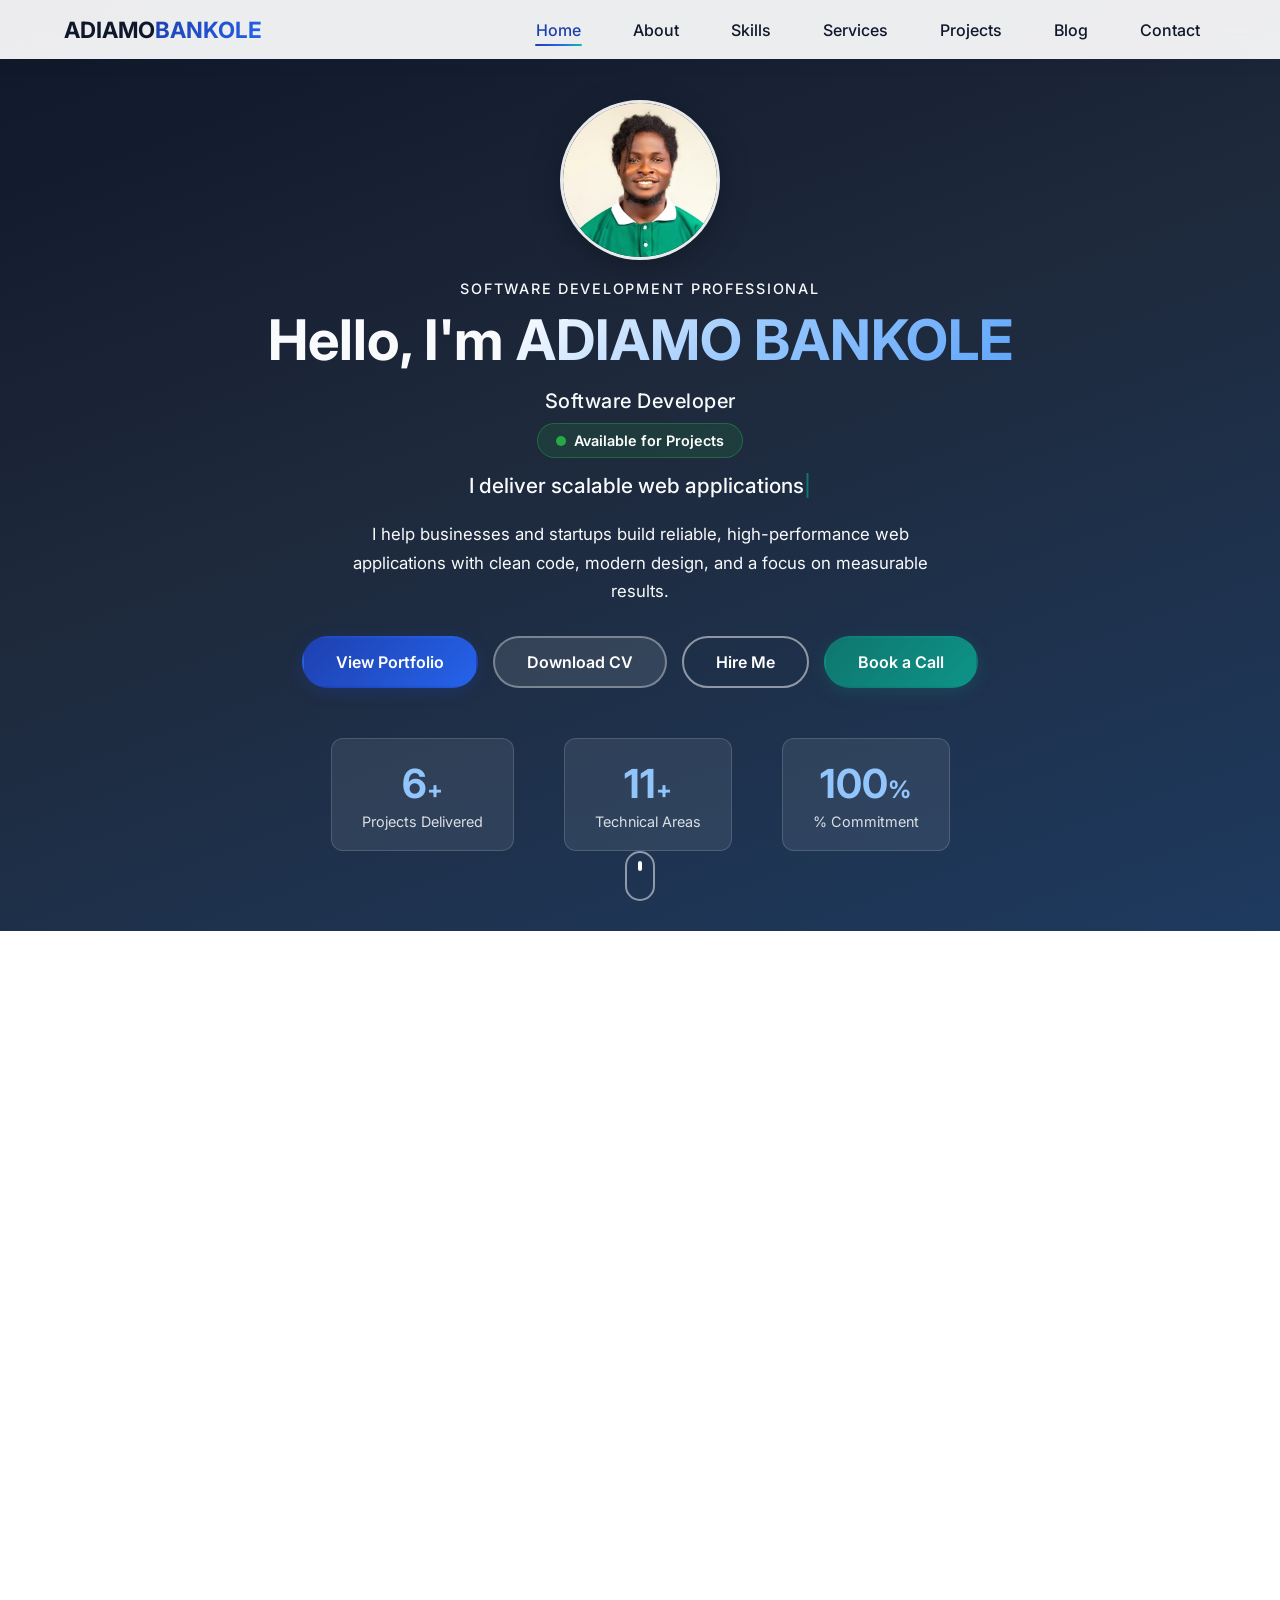
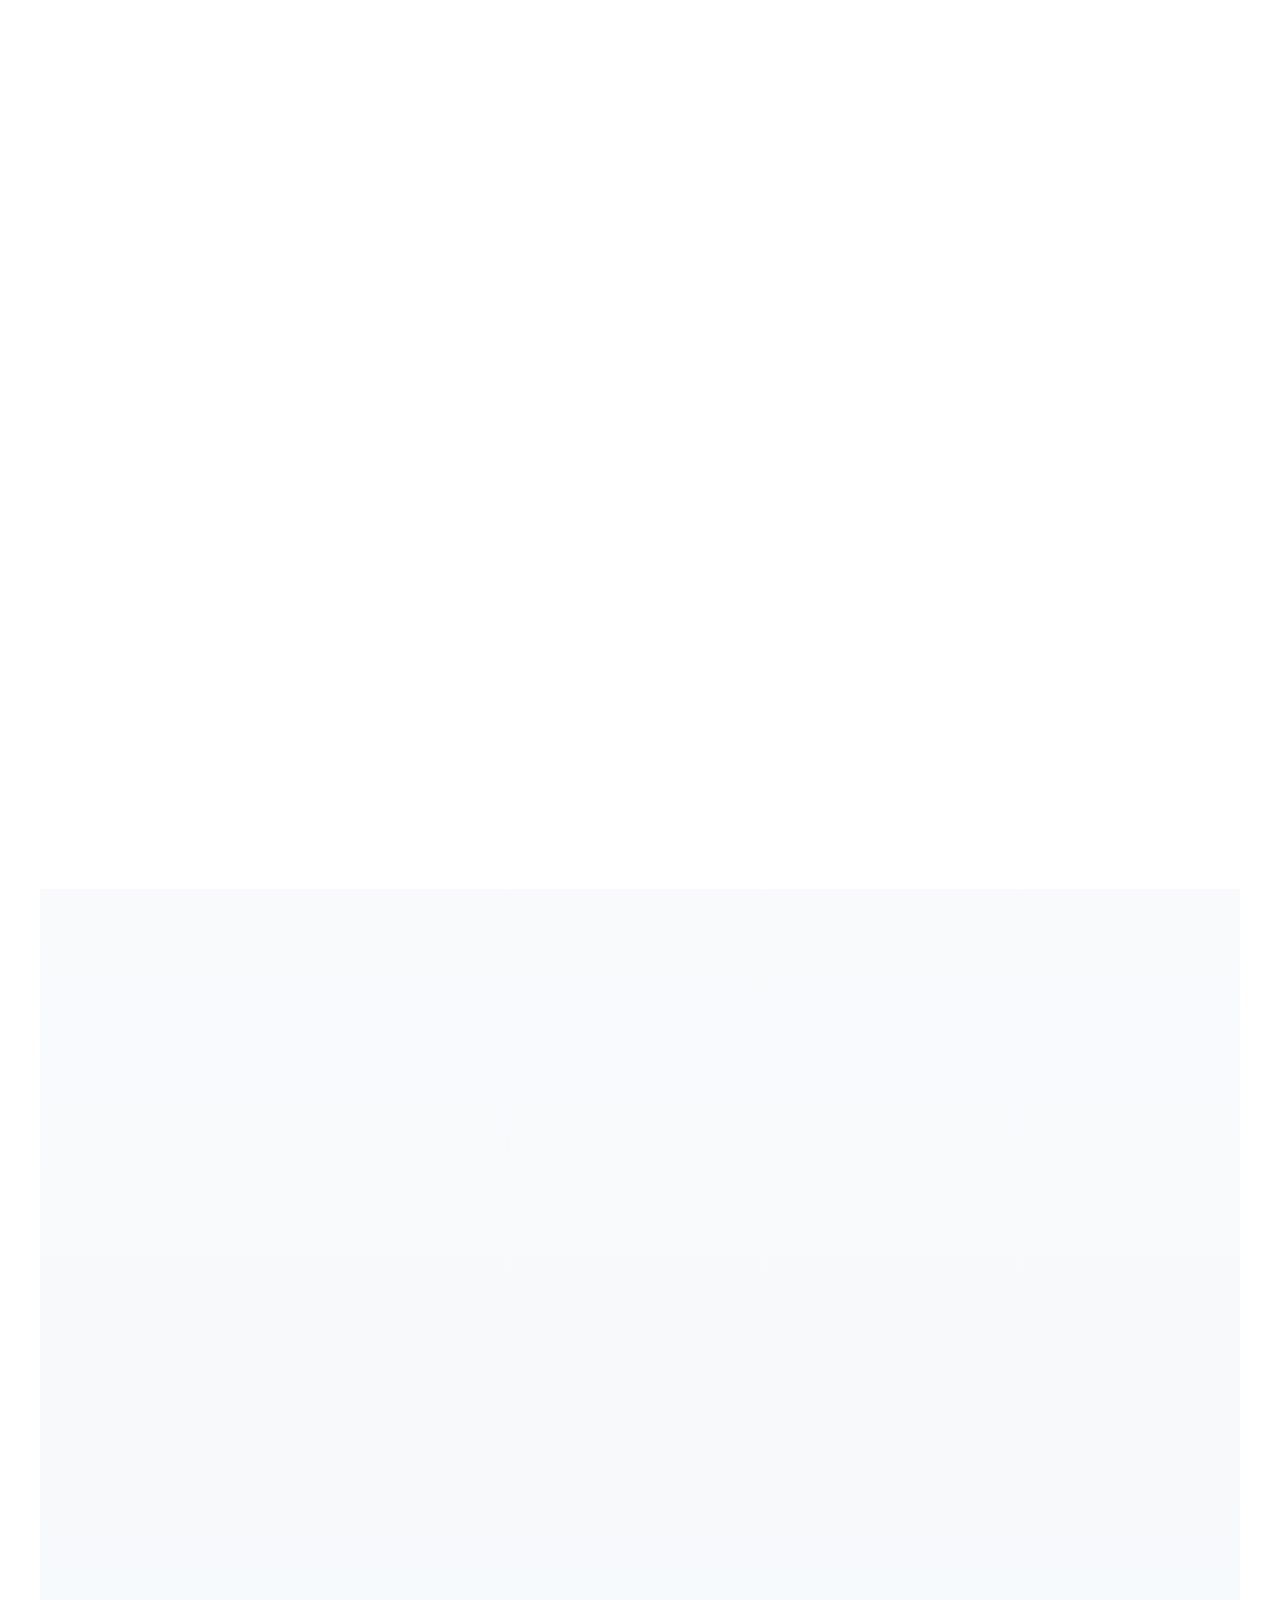
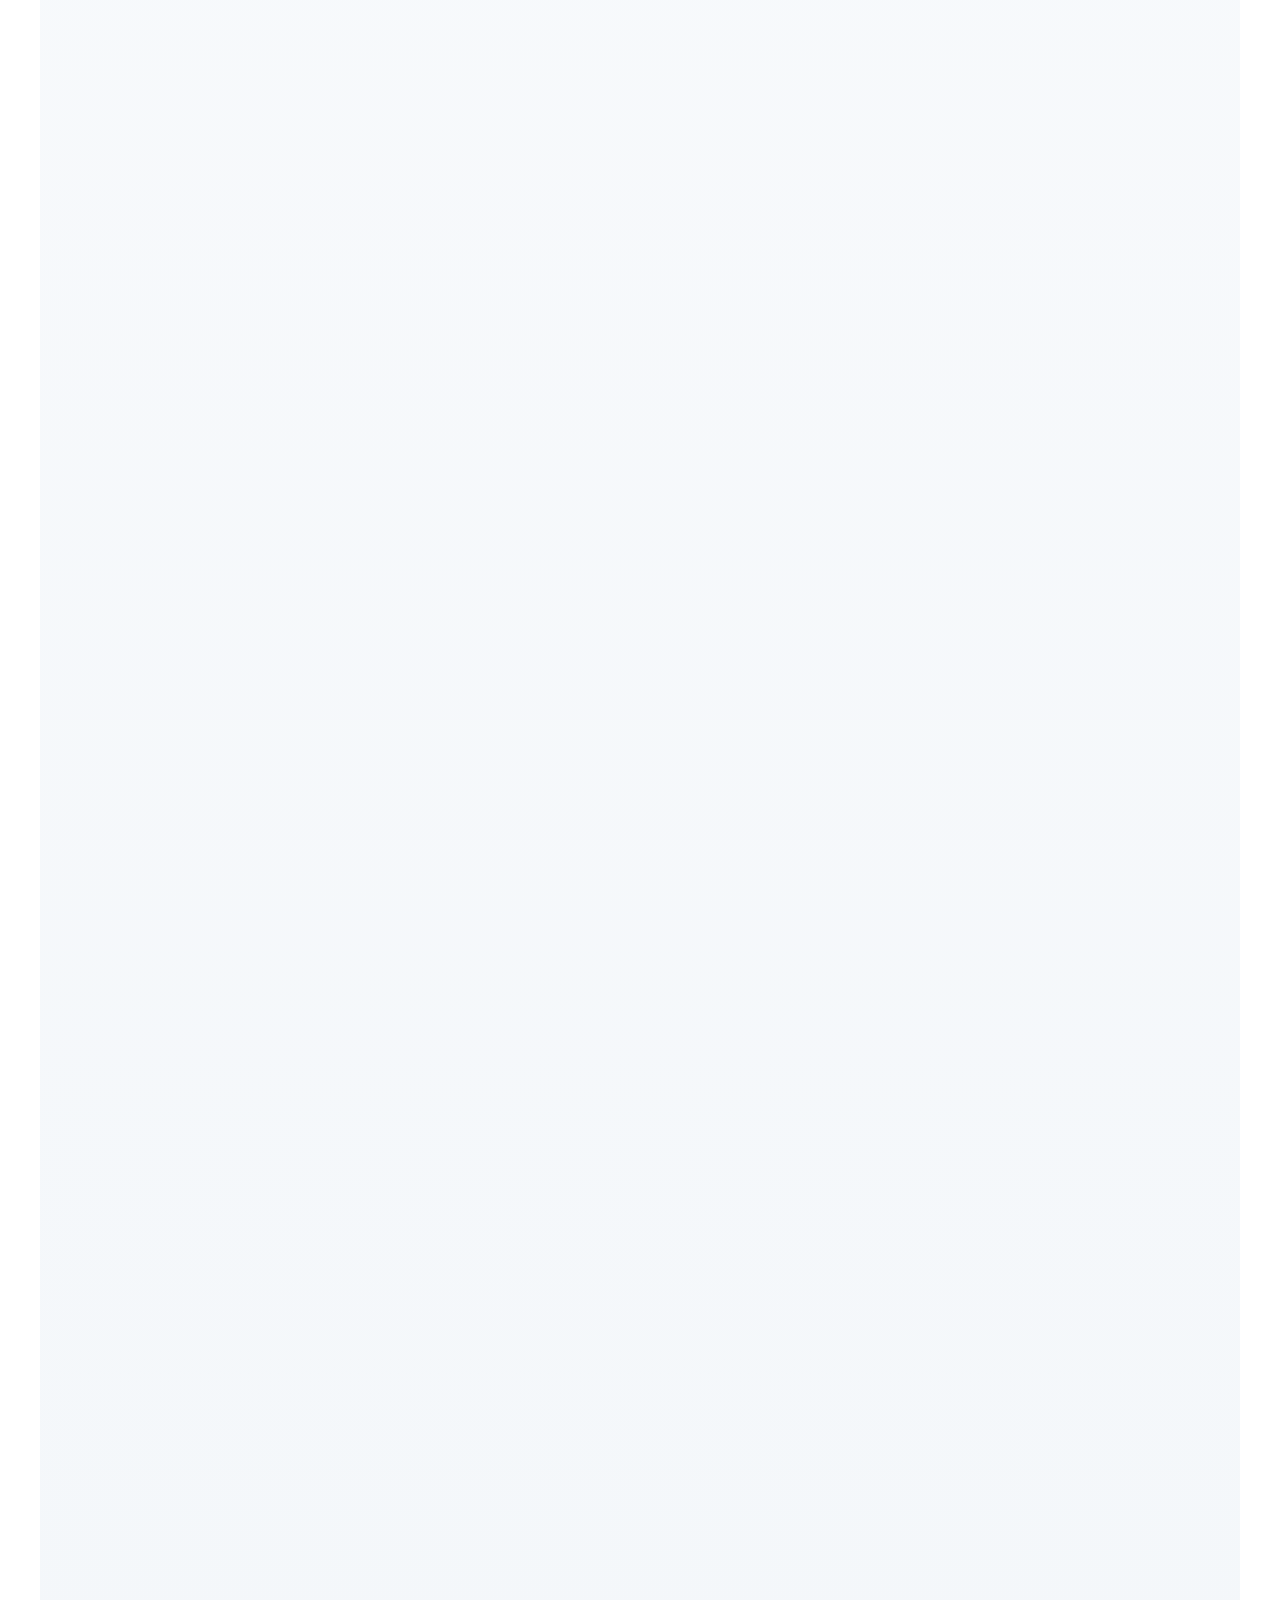
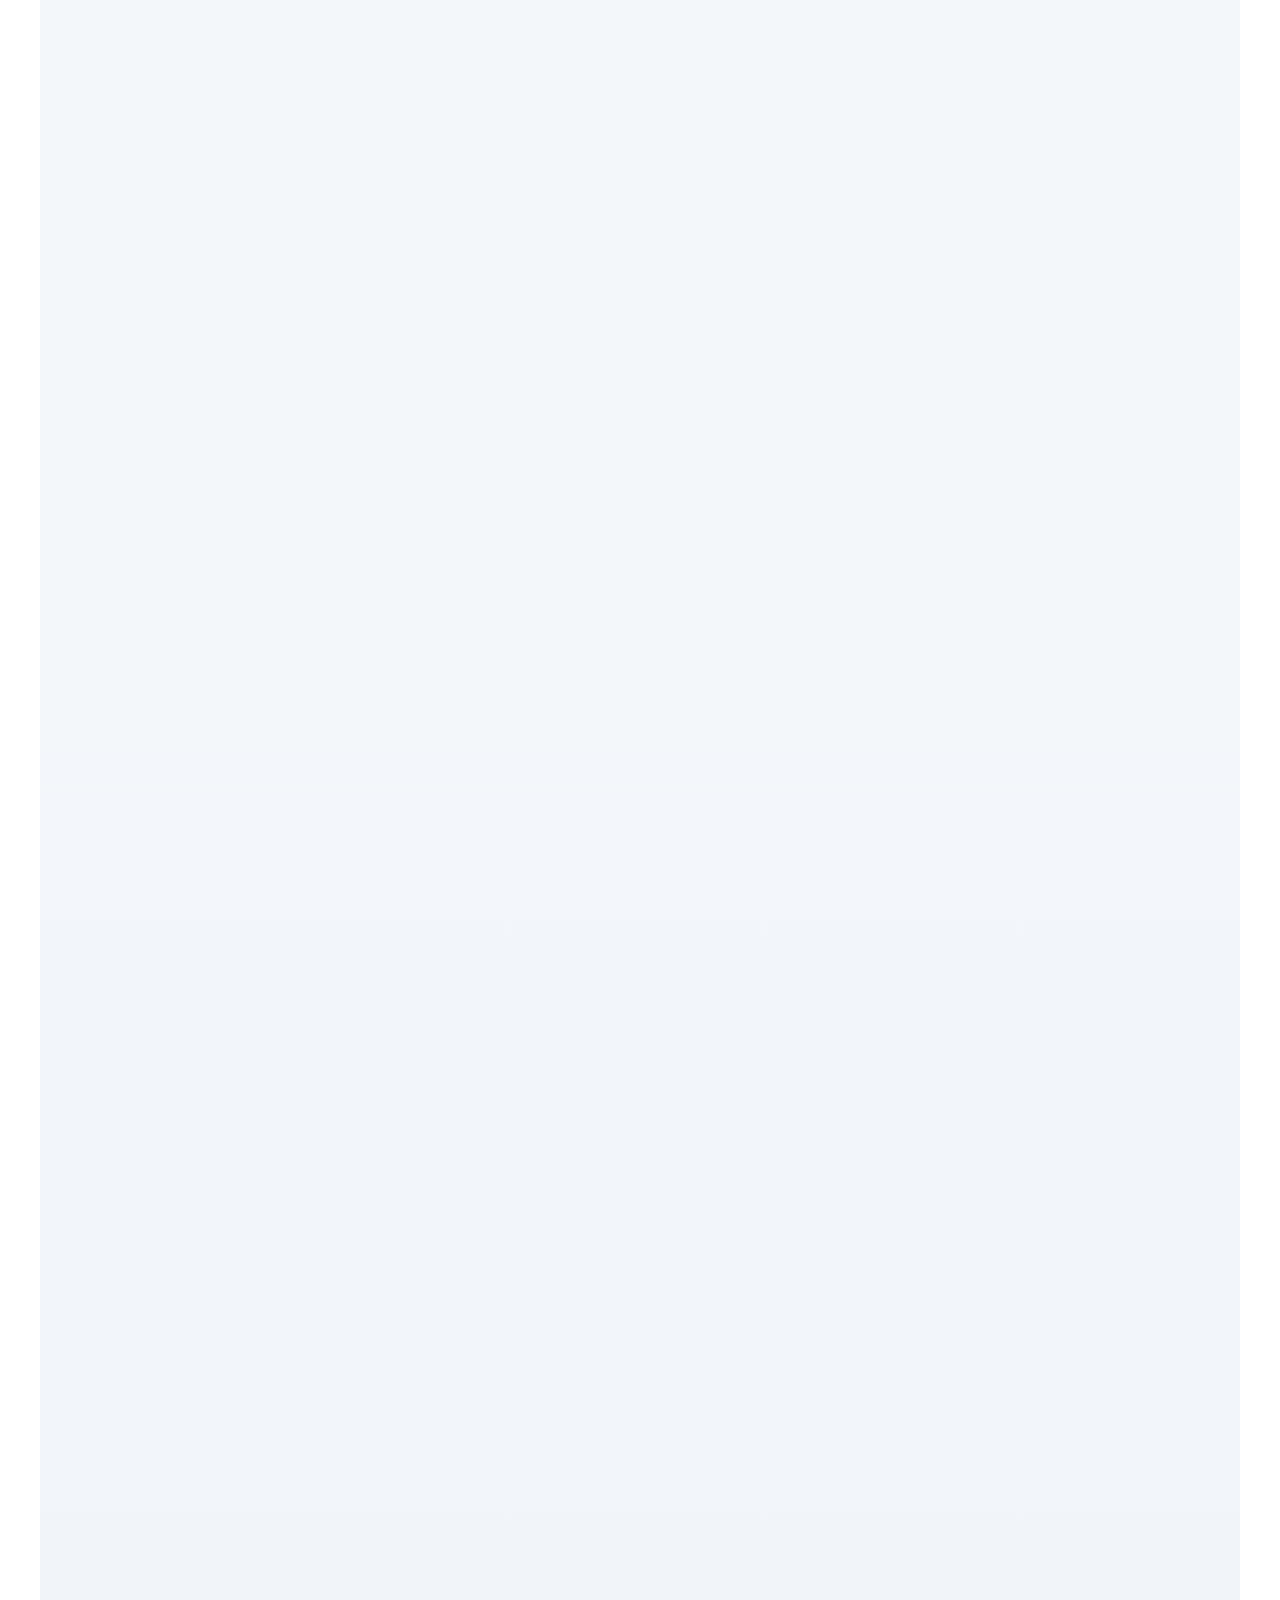
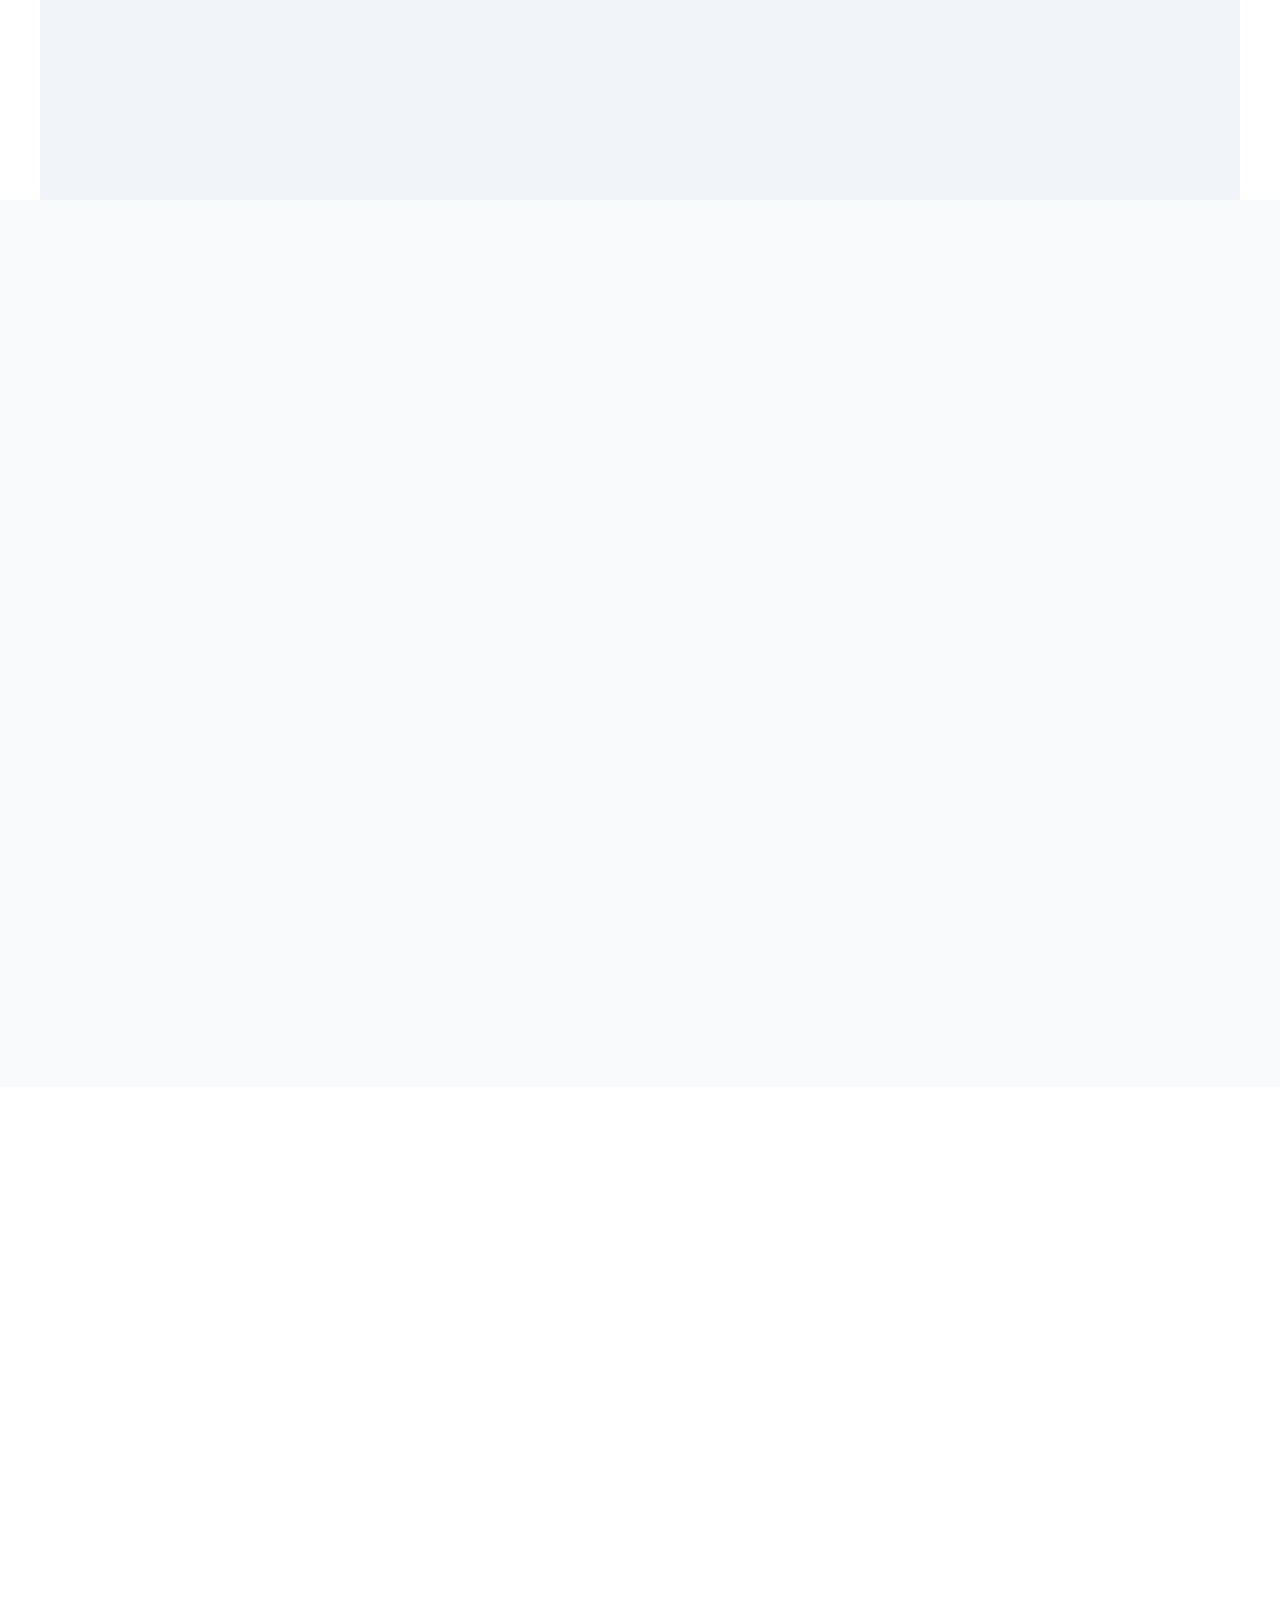
==== commit ea43d012: "Redesign navbar hover and move site to bankole-dev.vercel.app. - Nav hover shows a soft pill; curren" ====
--- a/index.html
+++ b/index.html
@@ -14,8 +14,8 @@
     <meta property="og:type" content="website" />
     <meta property="og:title" content="ADIAMO BANKOLE | Software Developer" />
     <meta property="og:description" content="Software developer delivering scalable web applications, business websites, and digital solutions for clients worldwide." />
-    <meta property="og:url" content="https://portfolio-2025-five-silk.vercel.app/" />
-    <meta property="og:image" content="https://portfolio-2025-five-silk.vercel.app/assets/og-preview.png" />
+    <meta property="og:url" content="https://bankole-dev.vercel.app/" />
+    <meta property="og:image" content="https://bankole-dev.vercel.app/assets/og-preview.png" />
     <meta property="og:image:alt" content="ADIAMO BANKOLE Software Developer Portfolio preview" />
     <meta property="og:site_name" content="ADIAMO BANKOLE Portfolio" />
     <meta property="og:locale" content="en_US" />
@@ -23,9 +23,9 @@
     <meta name="twitter:card" content="summary_large_image" />
     <meta name="twitter:title" content="ADIAMO BANKOLE | Software Developer" />
     <meta name="twitter:description" content="Software developer delivering scalable web applications, business websites, and digital solutions for clients worldwide." />
-    <meta name="twitter:image" content="https://portfolio-2025-five-silk.vercel.app/assets/og-preview.png" />
-
-    <link rel="canonical" href="https://portfolio-2025-five-silk.vercel.app/" />
+    <meta name="twitter:image" content="https://bankole-dev.vercel.app/assets/og-preview.png" />
+
+    <link rel="canonical" href="https://bankole-dev.vercel.app/" />
     <link rel="icon" href="assets/favicon.svg" type="image/svg+xml" />
     <link rel="apple-touch-icon" href="assets/favicon.svg" />
 
--- a/style.css
+++ b/style.css
@@ -118,12 +118,22 @@
   border-radius: 2px;
 }
 
+/* Hover = soft pill; current section = underline */
 .nav-links li a:hover,
+.nav-links li a:focus-visible {
+  color: var(--primary);
+  background: rgba(30, 64, 175, 0.08);
+}
+
 .nav-links li a.active {
   color: var(--primary);
 }
 
-.nav-links li a:hover::after,
+.nav-links li a:focus-visible {
+  outline: 2px solid var(--primary-light);
+  outline-offset: 2px;
+}
+
 .nav-links li a.active::after {
   width: 60%;
   left: 20%;
@@ -1633,7 +1643,7 @@
 }
 
 body.dark .nav-links li a::after {
-  background: linear-gradient(90deg, var(--primary-light), var(--gold-soft));
+  background: linear-gradient(90deg, #60a5fa, var(--gold-soft));
 }
 
 body.dark .section-title::after {
@@ -1677,12 +1687,21 @@
 }
 
 body.dark .nav-links li a {
-  color: #e0e0e0;
+  color: #cbd5e1;
 }
 
 body.dark .nav-links li a:hover,
+body.dark .nav-links li a:focus-visible {
+  color: #fff;
+  background: rgba(255, 255, 255, 0.08);
+}
+
 body.dark .nav-links li a.active {
-  color: var(--primary-light);
+  color: #fff;
+}
+
+body.dark .nav-links li a:focus-visible {
+  outline-color: var(--gold-soft);
 }
 
 body.dark .bg-light {
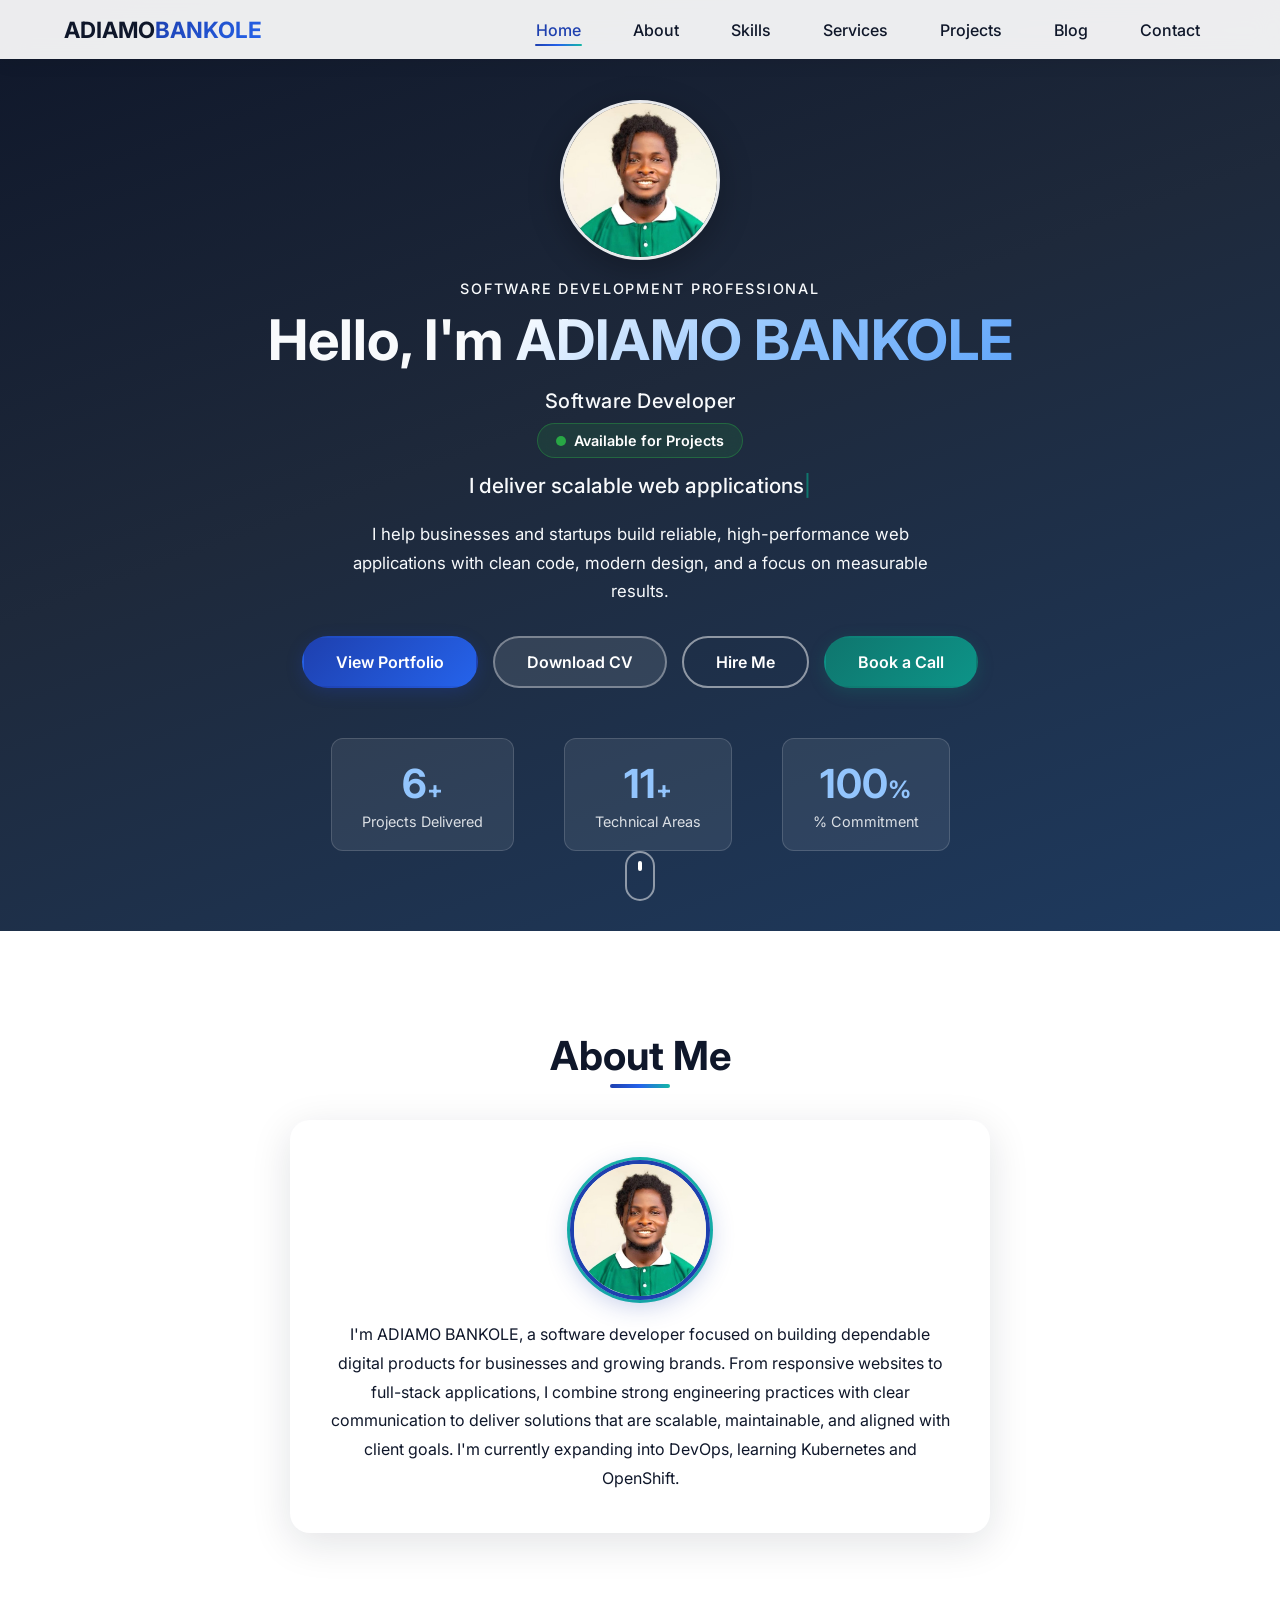
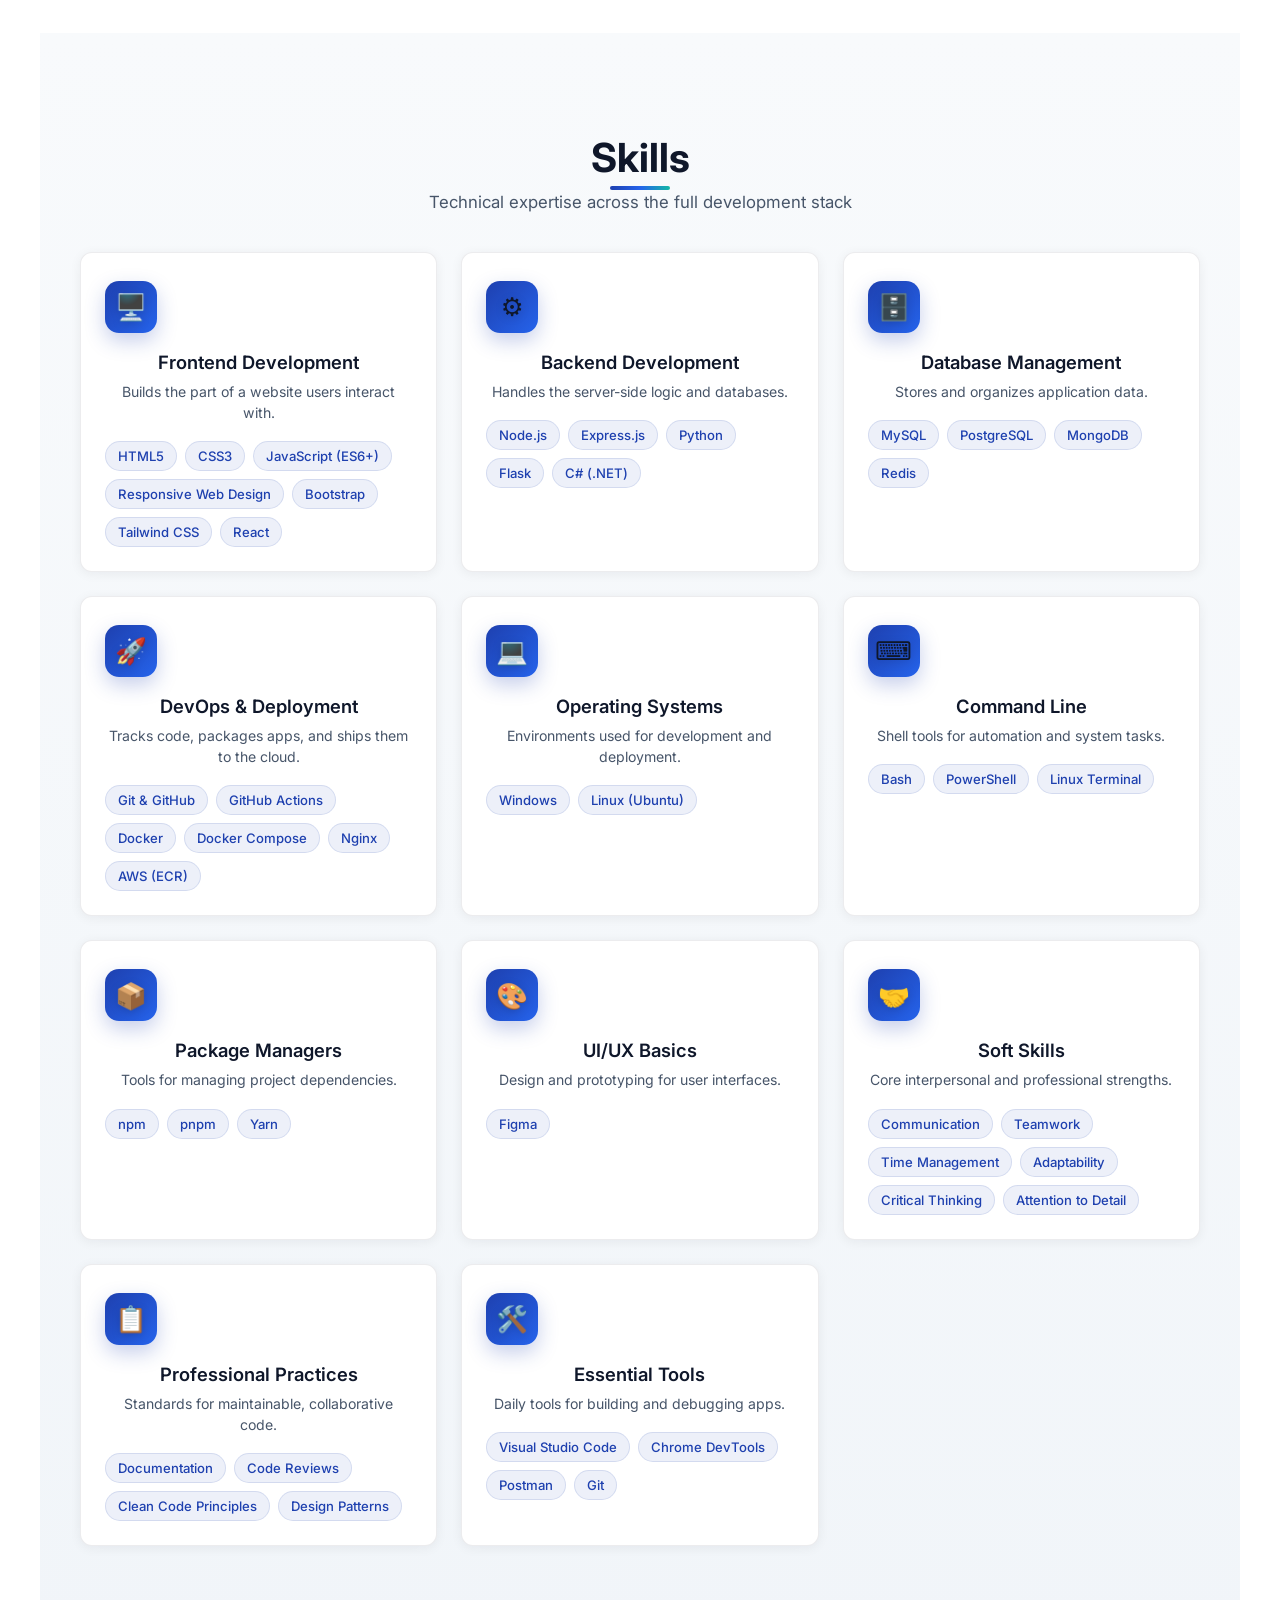
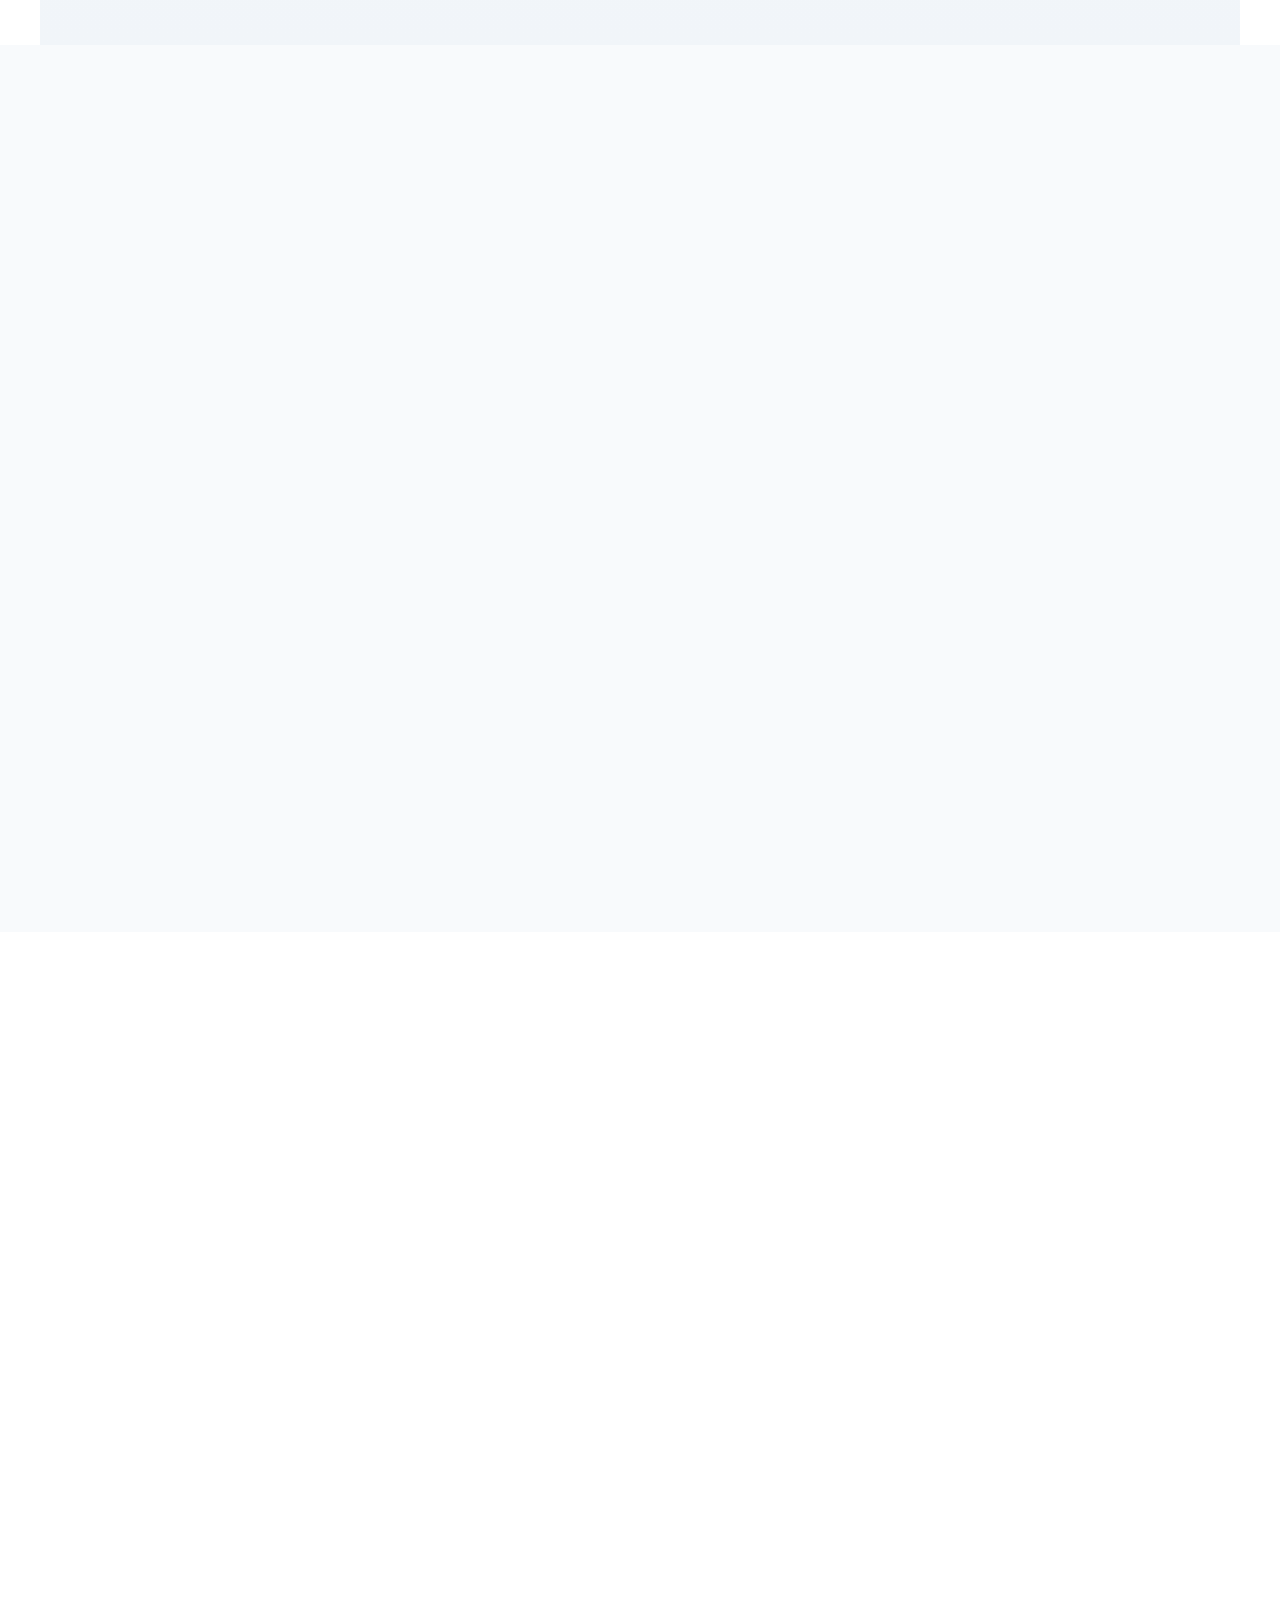
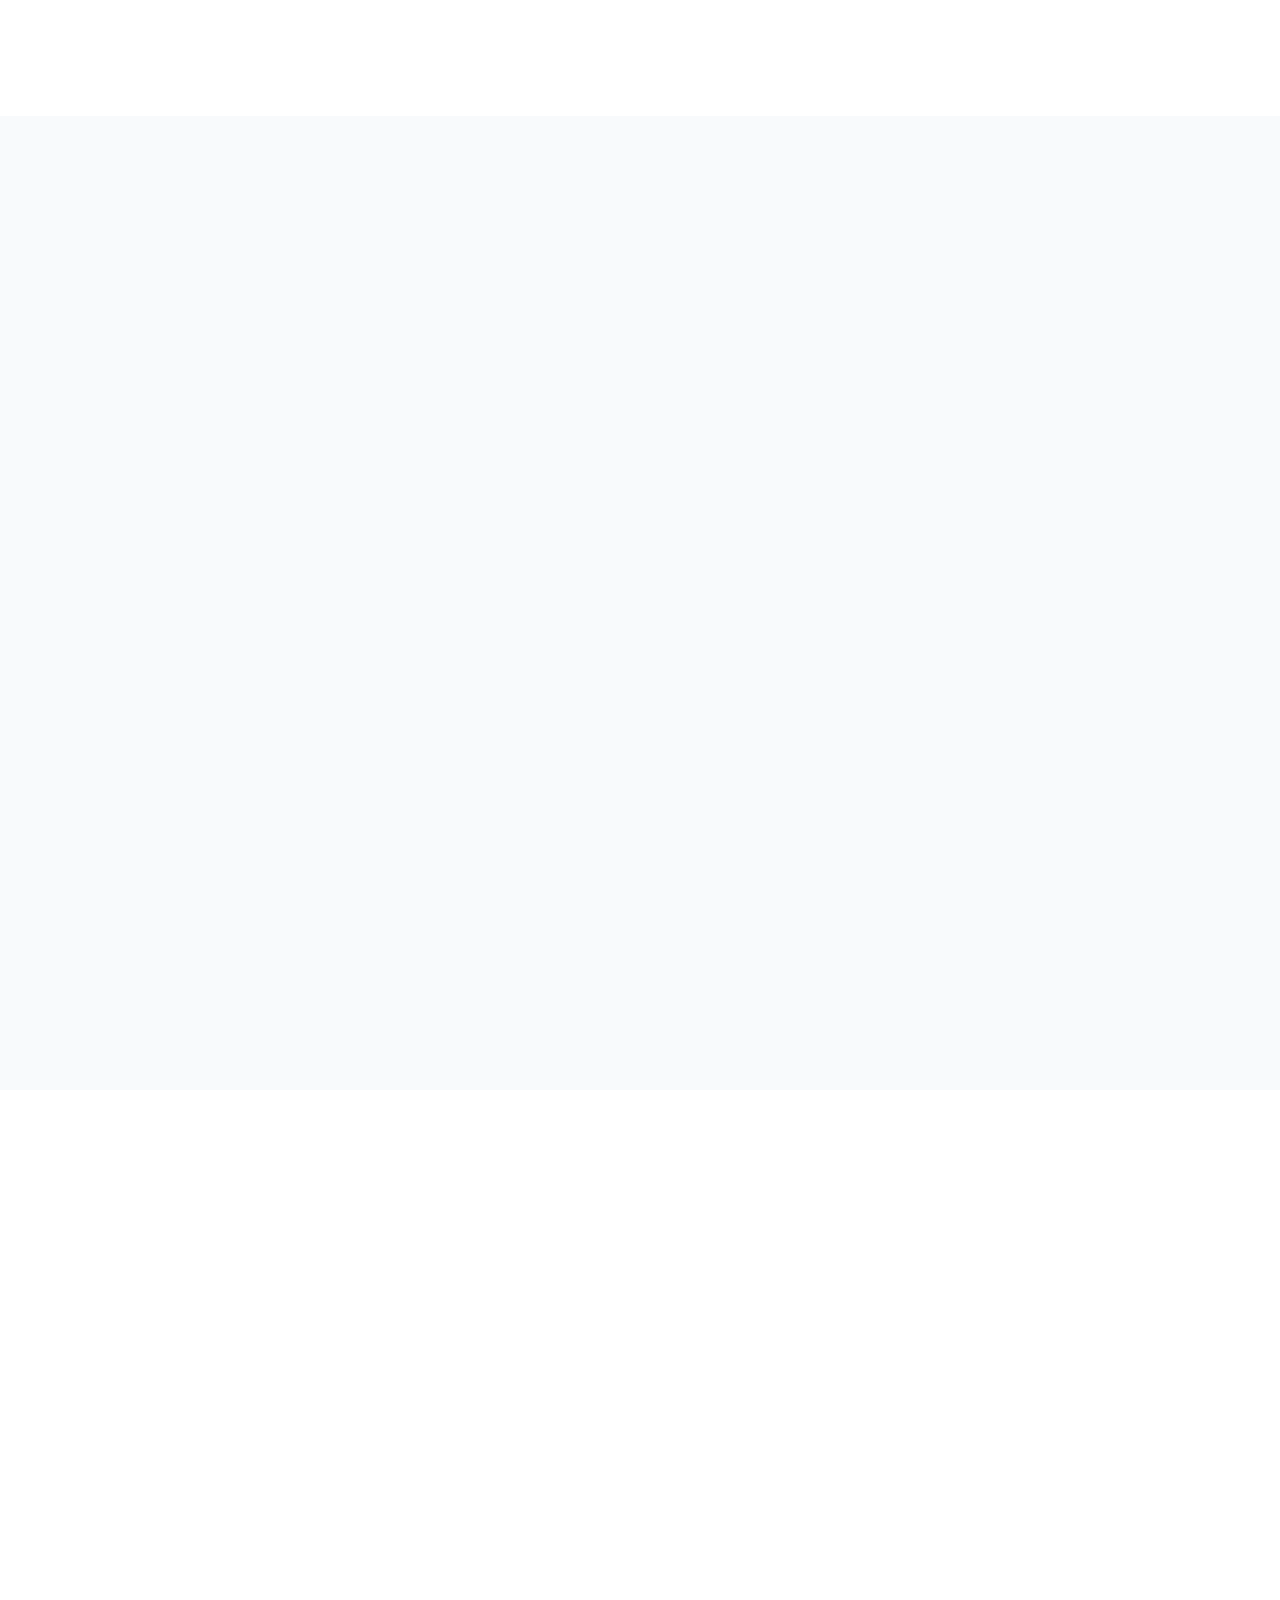
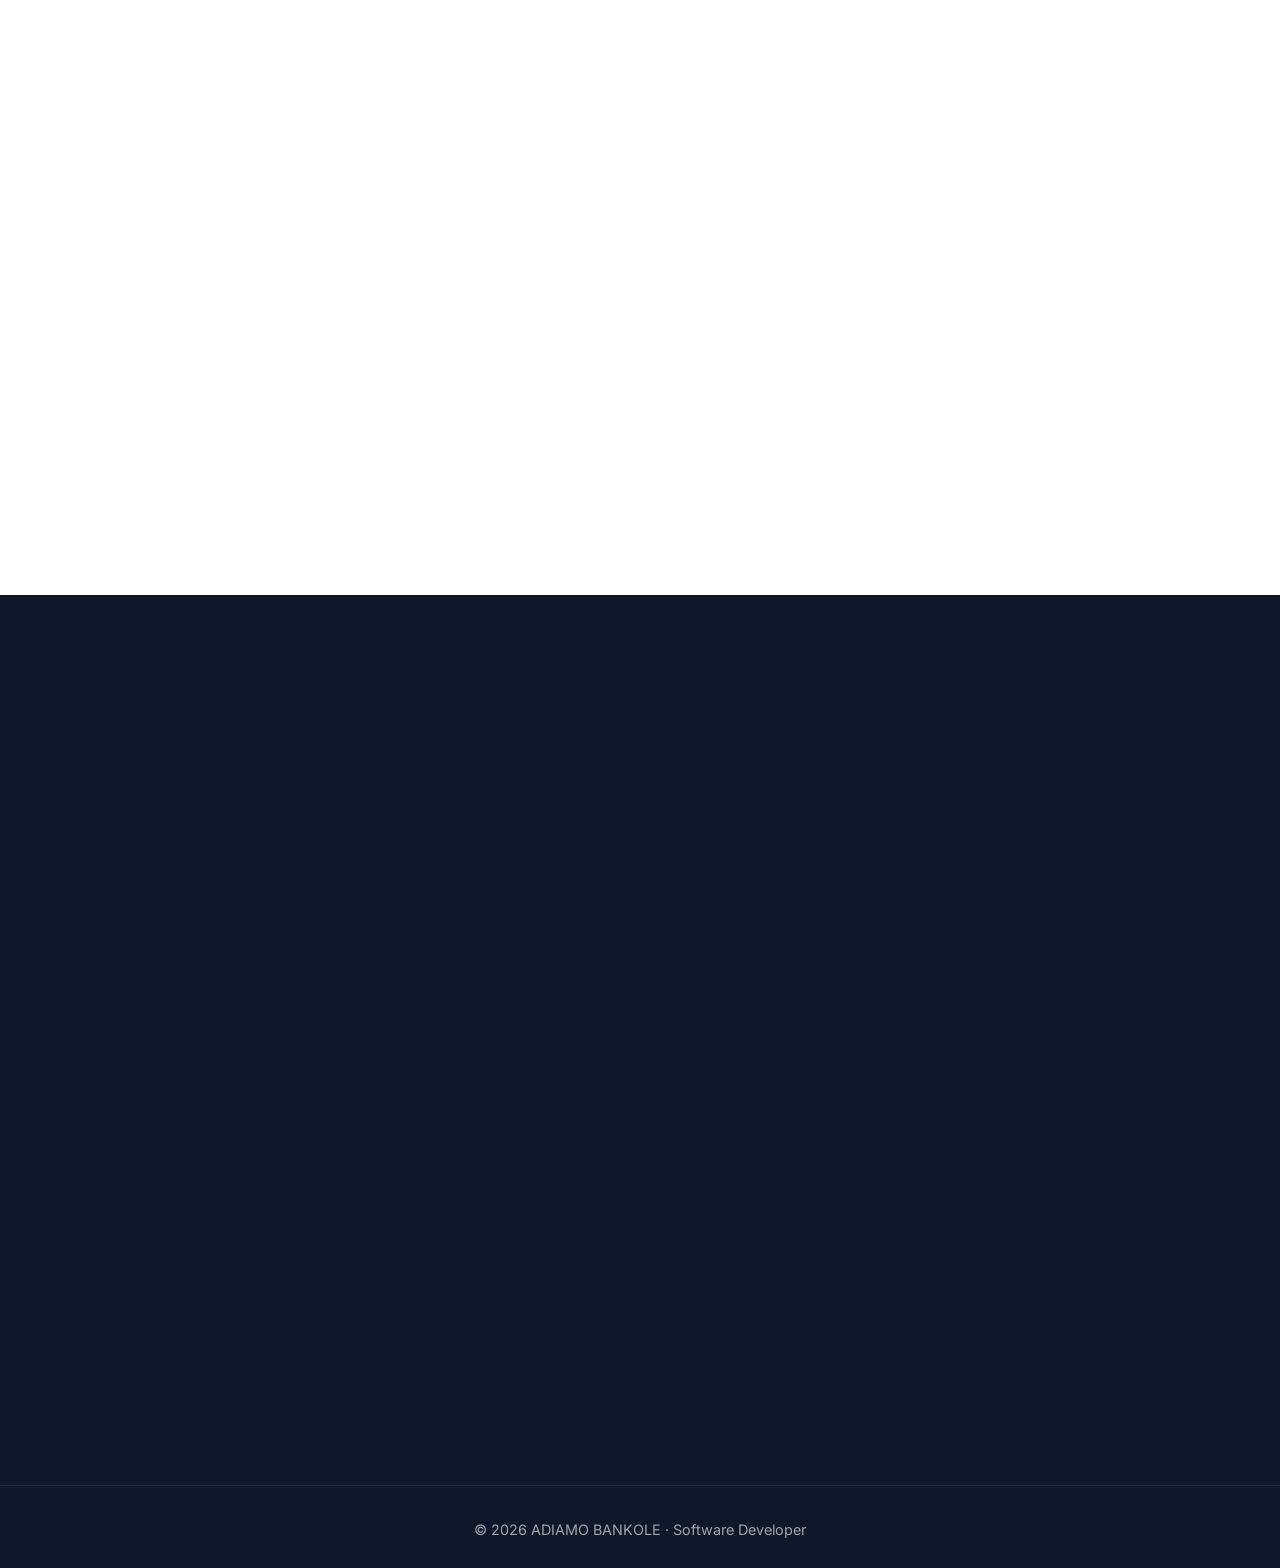
==== commit e7a0d65d: "Add Google Search Console HTML tag as backup verification. Co-Authored-By: Claude Opus 5.5 <noreply@" ====
--- a/index.html
+++ b/index.html
@@ -9,6 +9,7 @@
     <meta name="theme-color" content="#1e40af" />
     <meta name="robots" content="index, follow" />
     <meta name="google-site-verification" content="C1UYq7HX9on8D17L0xnXiY4jLH2UKGotHuT5WfCBoUQ" />
+    <meta name="google-site-verification" content="o_LN_bQYdZHRgKfhDzNW791ecad2Bwp5njtXGVcOO4c" />
 
     <link rel="sitemap" type="application/xml" title="Sitemap" href="sitemap.xml" />
     <meta property="og:type" content="website" />
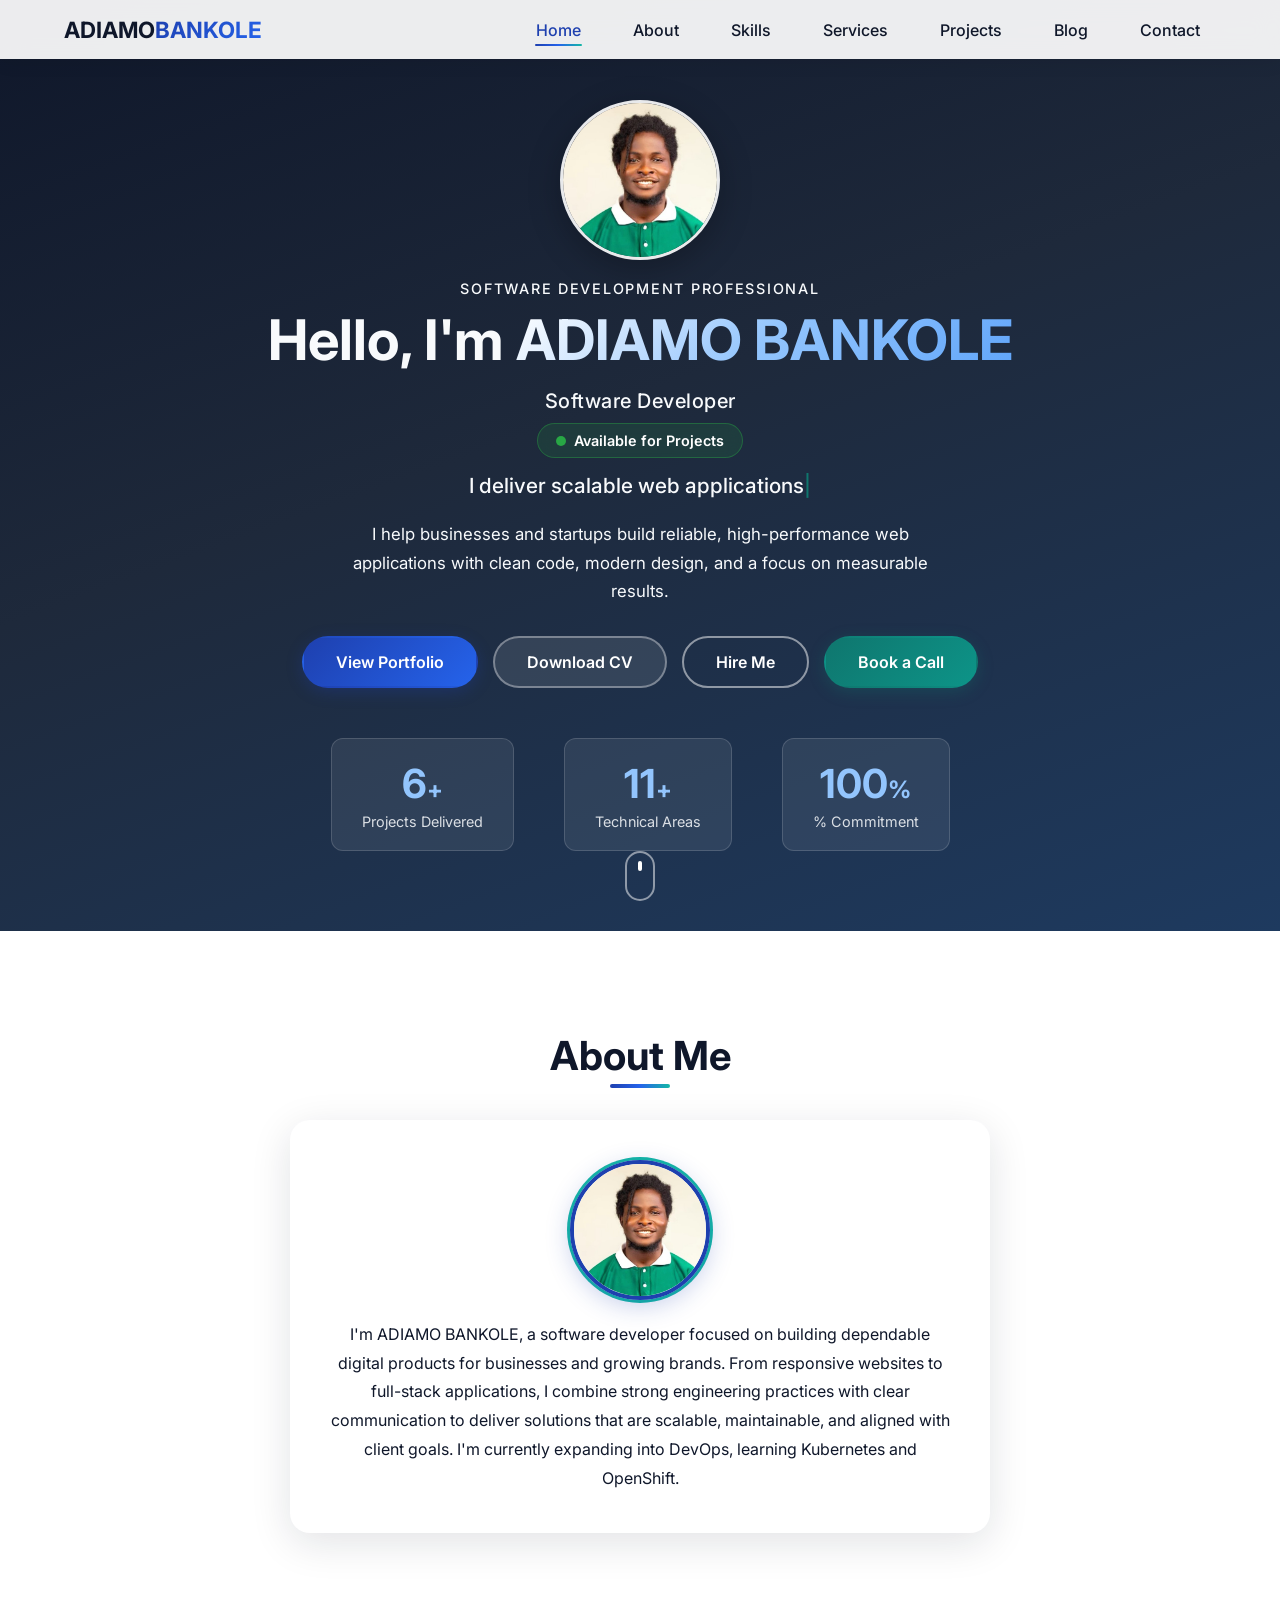
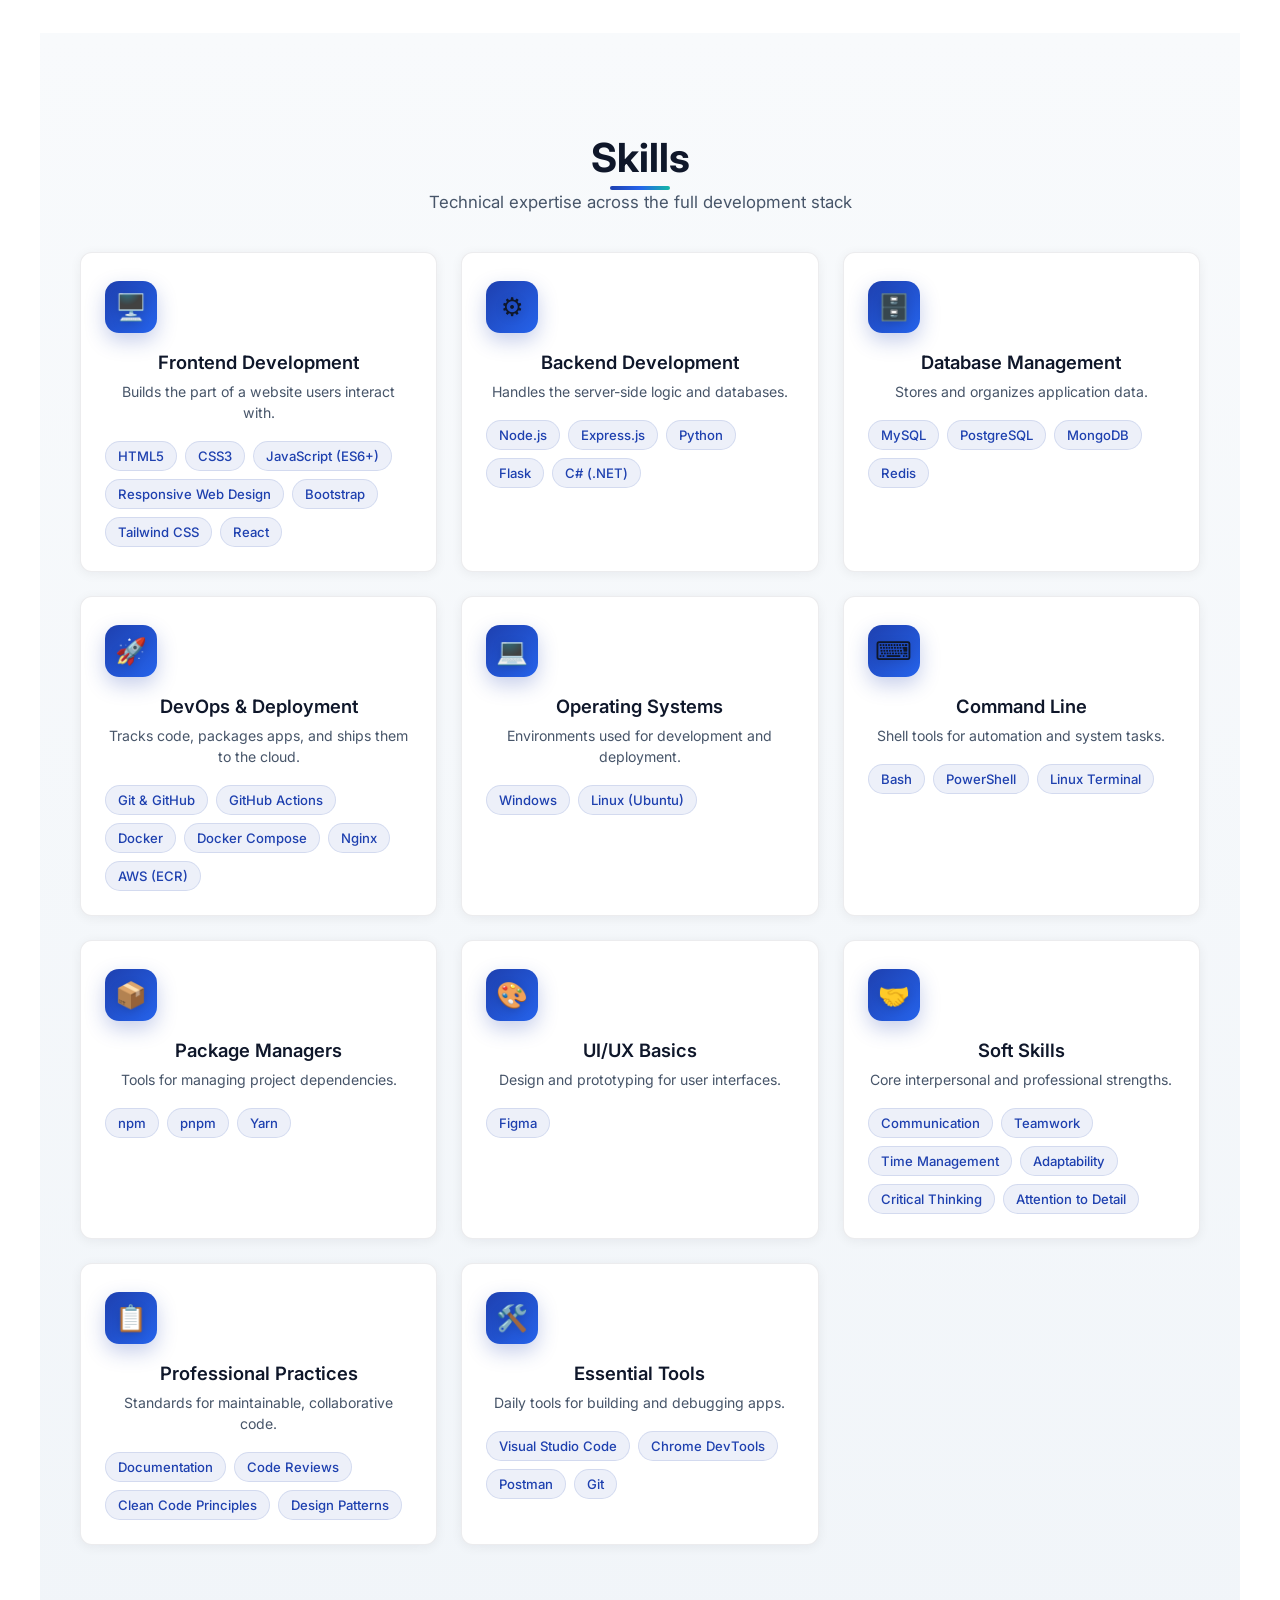
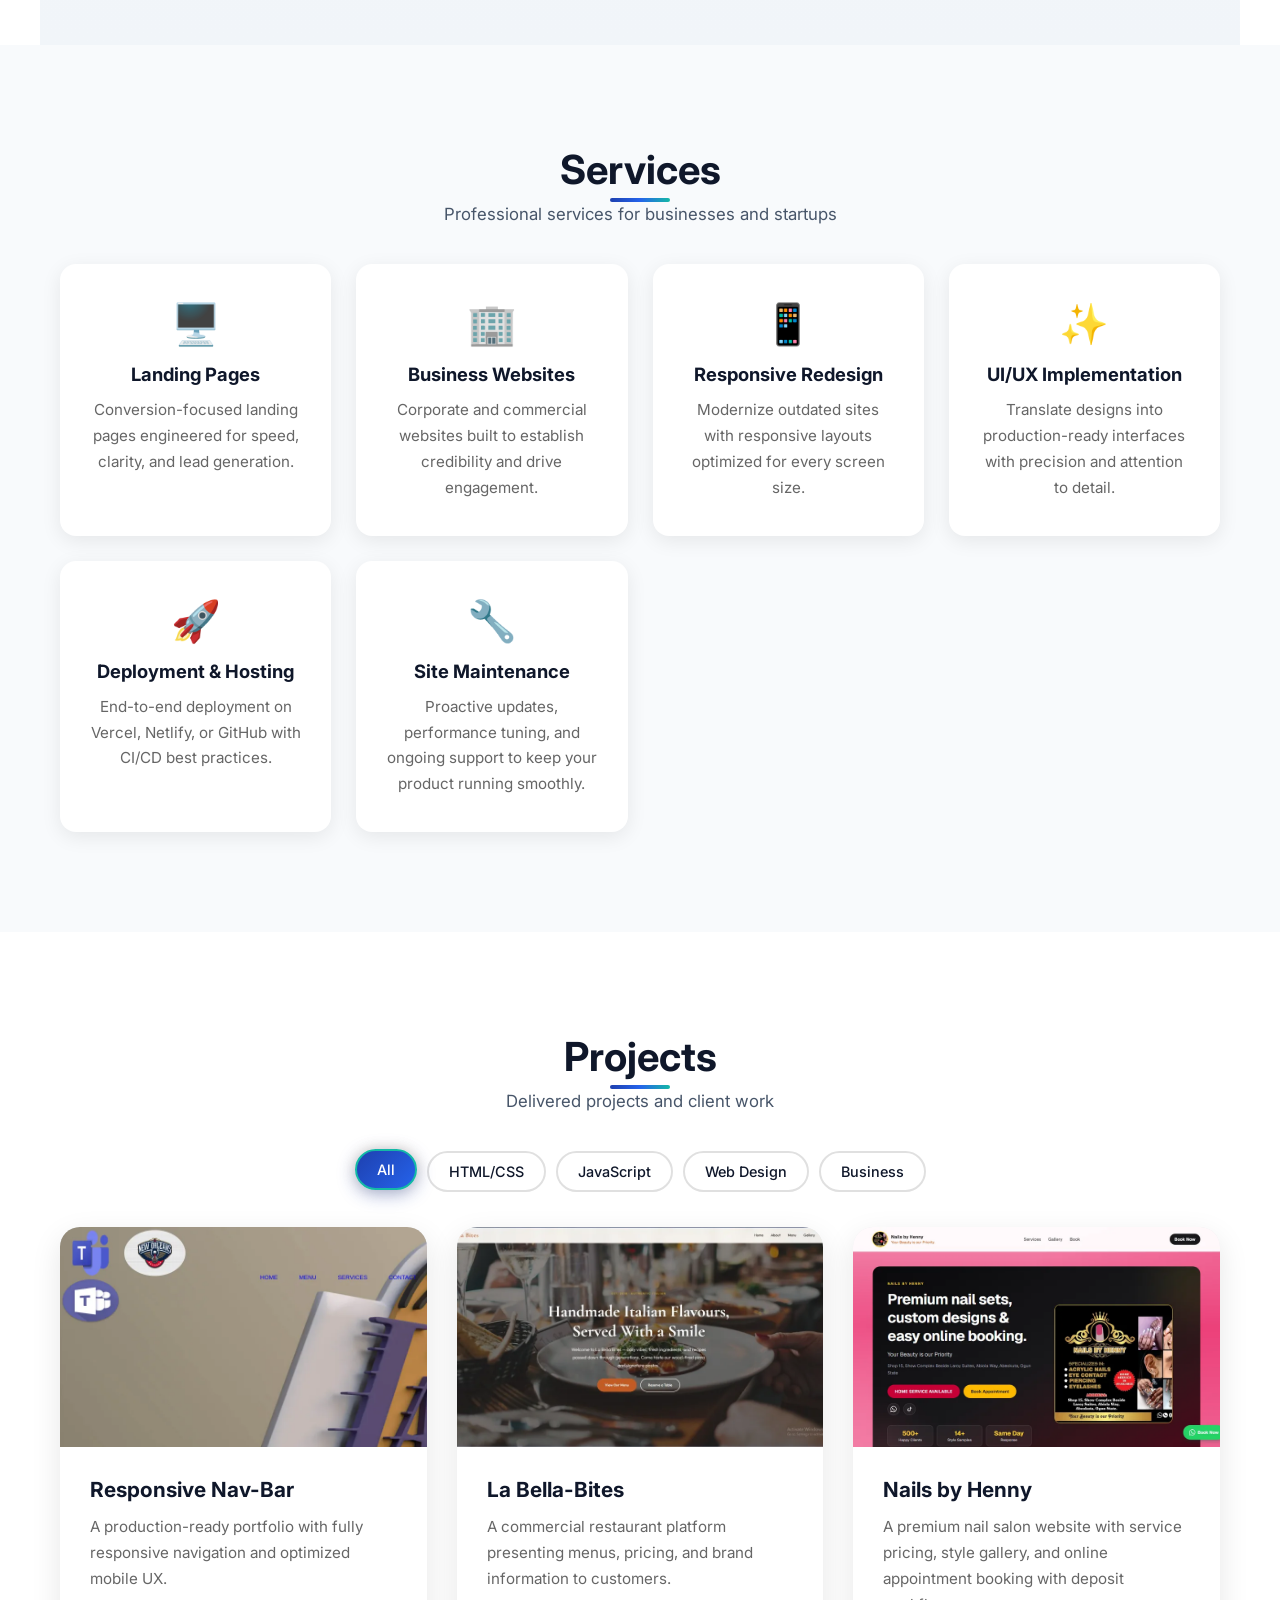
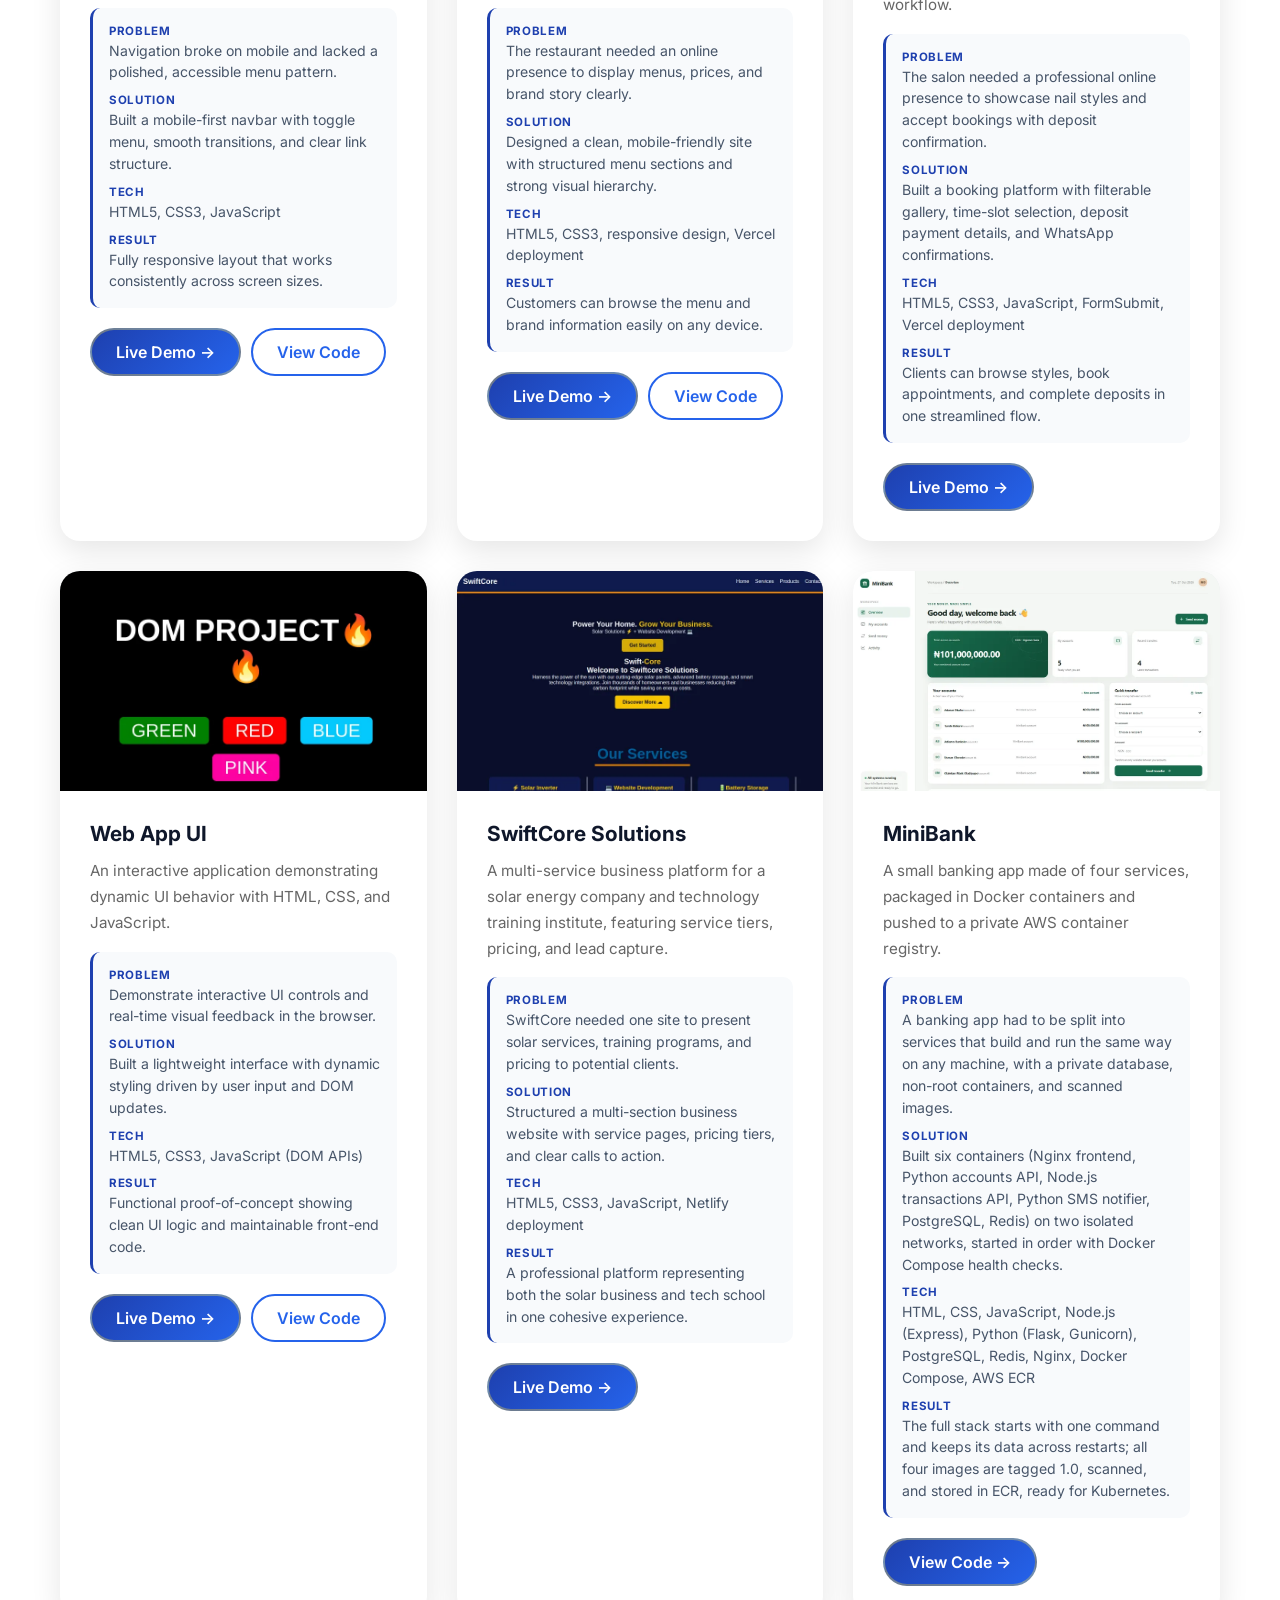
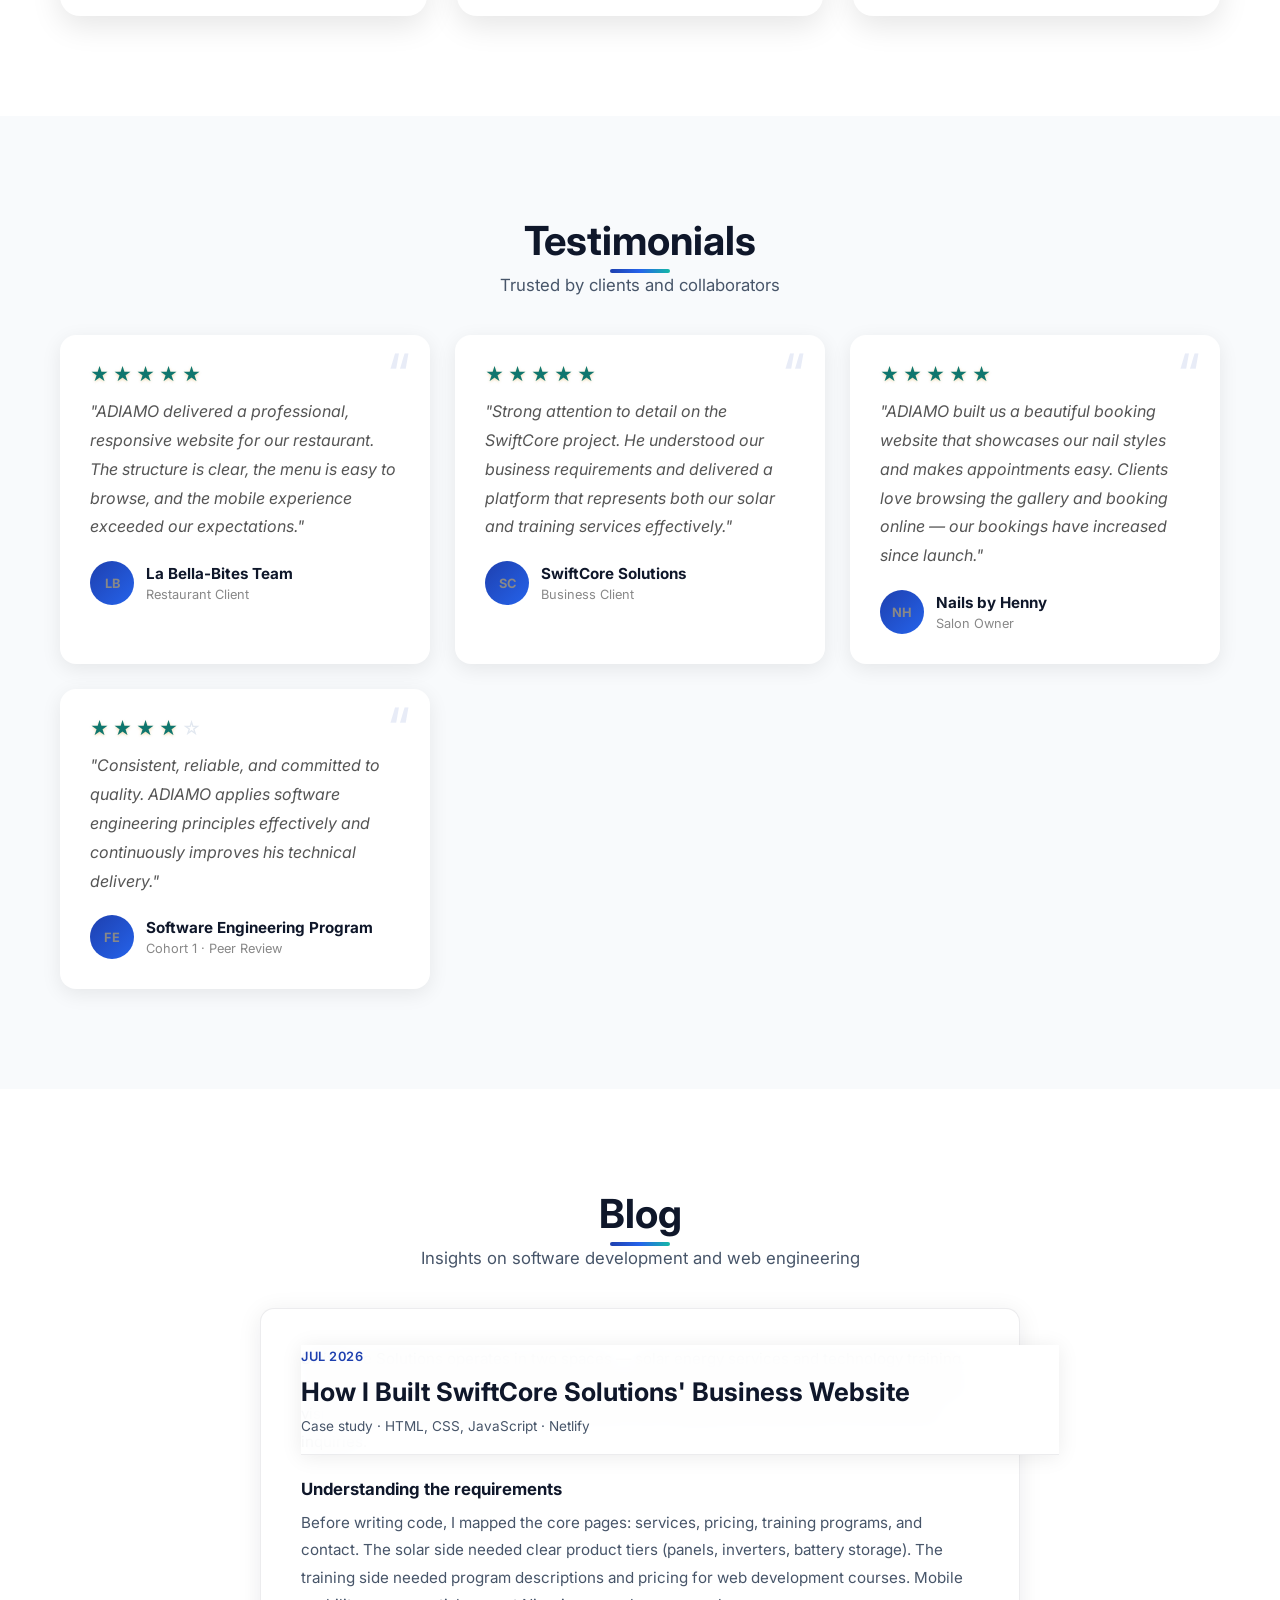
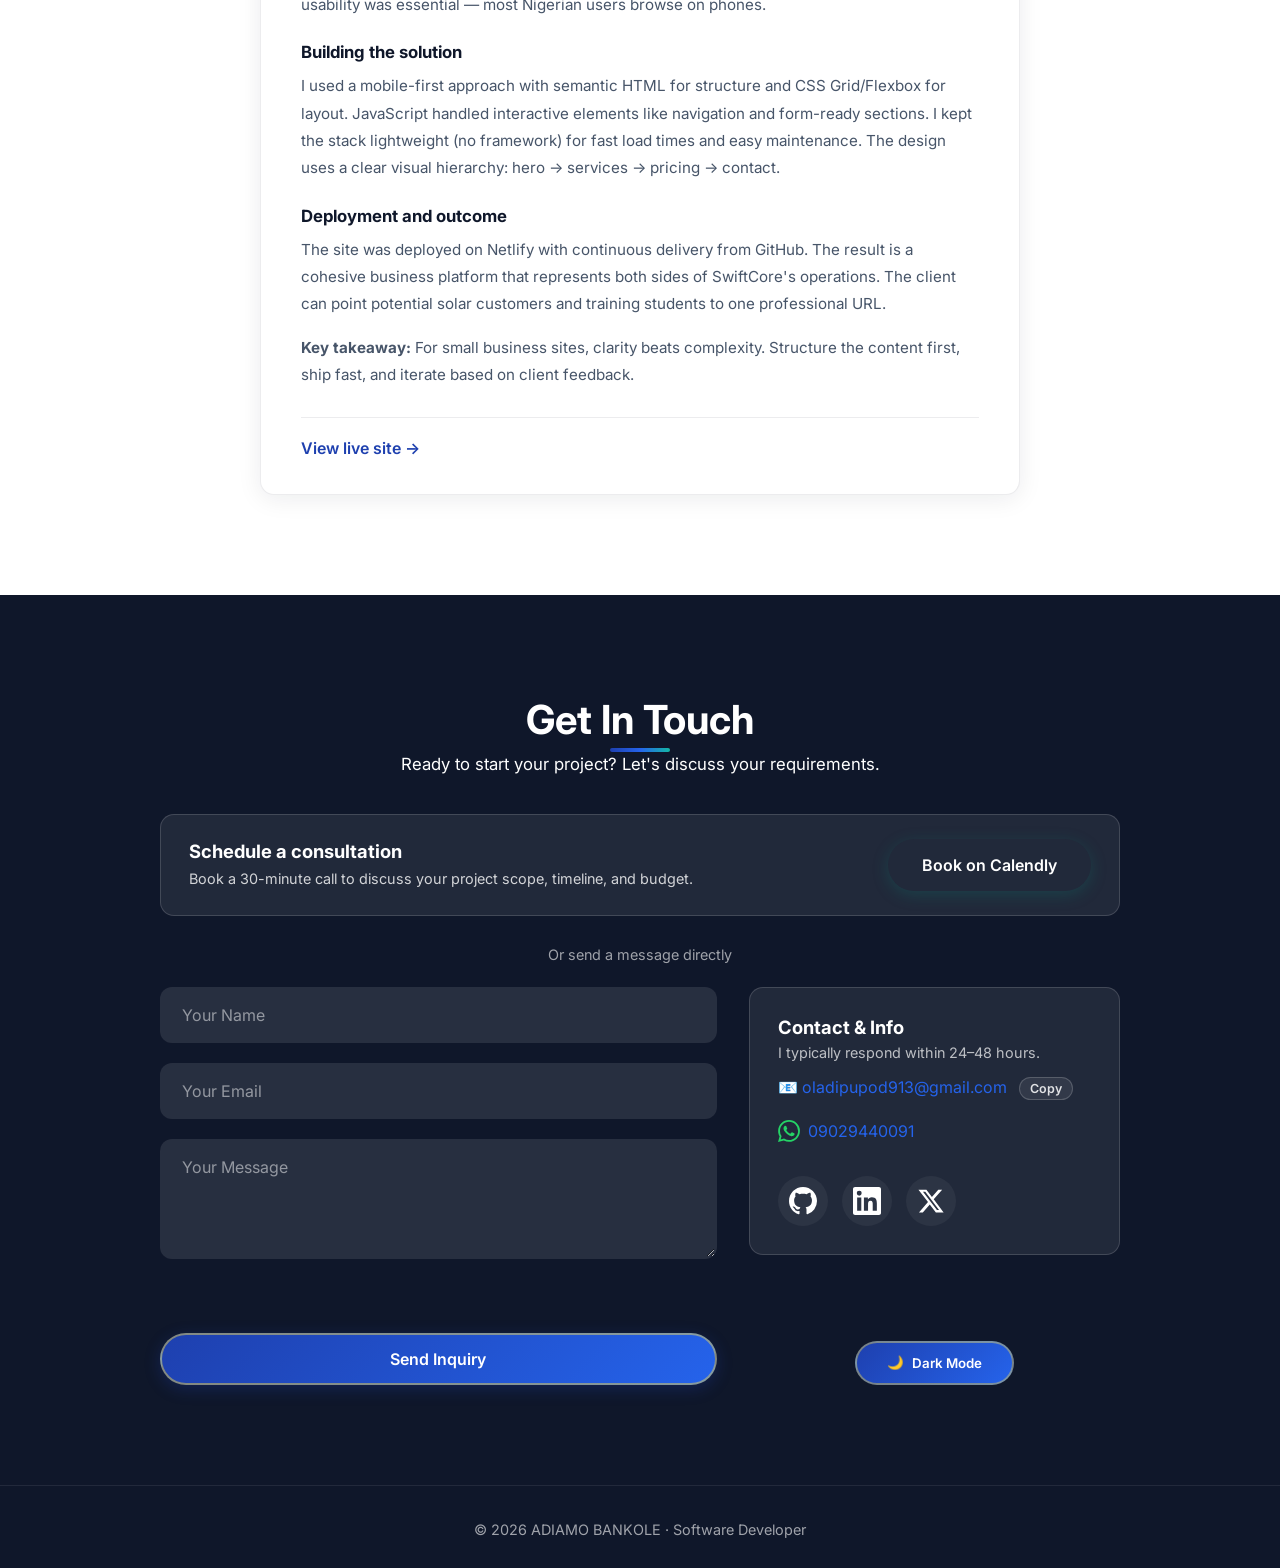
==== commit d2ddba91: "Fix phone navigation, sticky hover, and slow loading; refresh social preview. - Remove content-visib" ====
--- a/index.html
+++ b/index.html
@@ -1,30 +1,58 @@
-<!DOCTYPE html>
+<!doctype html>
 <html lang="en">
-
-<head>
+  <head>
     <meta charset="UTF-8" />
     <meta name="viewport" content="width=device-width, initial-scale=1.0" />
-    <meta name="description" content="ADIAMO BANKOLE — Software Developer. I build reliable web applications and business websites for clients worldwide. Based in Nigeria. Available for projects." />
+    <meta
+      name="description"
+      content="ADIAMO BANKOLE — Software Developer. I build reliable web applications and business websites for clients worldwide. Based in Nigeria. Available for projects."
+    />
     <meta name="author" content="ADIAMO BANKOLE" />
     <meta name="theme-color" content="#1e40af" />
     <meta name="robots" content="index, follow" />
-    <meta name="google-site-verification" content="C1UYq7HX9on8D17L0xnXiY4jLH2UKGotHuT5WfCBoUQ" />
-    <meta name="google-site-verification" content="o_LN_bQYdZHRgKfhDzNW791ecad2Bwp5njtXGVcOO4c" />
-
-    <link rel="sitemap" type="application/xml" title="Sitemap" href="sitemap.xml" />
+    <meta
+      name="google-site-verification"
+      content="C1UYq7HX9on8D17L0xnXiY4jLH2UKGotHuT5WfCBoUQ"
+    />
+    <meta
+      name="google-site-verification"
+      content="o_LN_bQYdZHRgKfhDzNW791ecad2Bwp5njtXGVcOO4c"
+    />
+
+    <link
+      rel="sitemap"
+      type="application/xml"
+      title="Sitemap"
+      href="sitemap.xml"
+    />
     <meta property="og:type" content="website" />
     <meta property="og:title" content="ADIAMO BANKOLE | Software Developer" />
-    <meta property="og:description" content="Software developer delivering scalable web applications, business websites, and digital solutions for clients worldwide." />
+    <meta
+      property="og:description"
+      content="Software developer delivering scalable web applications, business websites, and digital solutions for clients worldwide."
+    />
     <meta property="og:url" content="https://bankole-dev.vercel.app/" />
-    <meta property="og:image" content="https://bankole-dev.vercel.app/assets/og-preview.png" />
-    <meta property="og:image:alt" content="ADIAMO BANKOLE Software Developer Portfolio preview" />
+    <meta
+      property="og:image"
+      content="https://bankole-dev.vercel.app/assets/og-card.png"
+    />
+    <meta
+      property="og:image:alt"
+      content="ADIAMO BANKOLE Software Developer Portfolio preview"
+    />
     <meta property="og:site_name" content="ADIAMO BANKOLE Portfolio" />
     <meta property="og:locale" content="en_US" />
 
     <meta name="twitter:card" content="summary_large_image" />
     <meta name="twitter:title" content="ADIAMO BANKOLE | Software Developer" />
-    <meta name="twitter:description" content="Software developer delivering scalable web applications, business websites, and digital solutions for clients worldwide." />
-    <meta name="twitter:image" content="https://bankole-dev.vercel.app/assets/og-preview.png" />
+    <meta
+      name="twitter:description"
+      content="Software developer delivering scalable web applications, business websites, and digital solutions for clients worldwide."
+    />
+    <meta
+      name="twitter:image"
+      content="https://bankole-dev.vercel.app/assets/og-card.png"
+    />
 
     <link rel="canonical" href="https://bankole-dev.vercel.app/" />
     <link rel="icon" href="assets/favicon.svg" type="image/svg+xml" />
@@ -33,615 +61,1113 @@
     <title>ADIAMO BANKOLE | Software Developer</title>
     <link rel="preconnect" href="https://fonts.googleapis.com" />
     <link rel="preconnect" href="https://fonts.gstatic.com" crossorigin />
-    <link rel="preload" href="assets/profile.jpg" as="image" type="image/jpeg" />
-    <link href="https://fonts.googleapis.com/css2?family=Inter:wght@400;500;600;700&display=swap" rel="stylesheet" />
+    <link
+      rel="preload"
+      href="assets/profile.jpg"
+      as="image"
+      type="image/jpeg"
+    />
+    <link
+      href="https://fonts.googleapis.com/css2?family=Inter:wght@400;500;600;700&display=swap"
+      rel="stylesheet"
+      media="print"
+      onload="this.media='all'"
+    />
     <link rel="stylesheet" href="style.css" />
-</head>
-
-<body>
+  </head>
+
+  <body>
     <script>
-        // Apply saved theme before first paint to avoid a light flash
-        if (localStorage.getItem("theme") === "dark") document.body.classList.add("dark");
+      // Apply saved theme before first paint to avoid a light flash
+      if (localStorage.getItem("theme") === "dark")
+        document.body.classList.add("dark");
     </script>
 
     <div class="scroll-progress" id="scroll-progress"></div>
 
     <header>
-        <nav class="navbar">
-            <h2 class="logo">ADIAMO<span>BANKOLE</span></h2>
-            <ul class="nav-links" id="nav-links">
-                <li><a href="#home" class="nav-link">Home</a></li>
-                <li><a href="#about" class="nav-link">About</a></li>
-                <li><a href="#skills" class="nav-link">Skills</a></li>
-                <li><a href="#services" class="nav-link">Services</a></li>
-                <li><a href="#projects" class="nav-link">Projects</a></li>
-                <li><a href="#blog" class="nav-link">Blog</a></li>
-                <li><a href="#contact" class="nav-link">Contact</a></li>
-            </ul>
-            <button class="menu-toggle" id="menu-toggle" type="button" aria-label="Menu" aria-expanded="false" aria-controls="nav-links">☰</button>
-        </nav>
+      <nav class="navbar">
+        <h2 class="logo">ADIAMO<span>BANKOLE</span></h2>
+        <ul class="nav-links" id="nav-links">
+          <li><a href="#home" class="nav-link">Home</a></li>
+          <li><a href="#about" class="nav-link">About</a></li>
+          <li><a href="#skills" class="nav-link">Skills</a></li>
+          <li><a href="#services" class="nav-link">Services</a></li>
+          <li><a href="#projects" class="nav-link">Projects</a></li>
+          <li><a href="#blog" class="nav-link">Blog</a></li>
+          <li><a href="#contact" class="nav-link">Contact</a></li>
+        </ul>
+        <button
+          class="menu-toggle"
+          id="menu-toggle"
+          type="button"
+          aria-label="Menu"
+          aria-expanded="false"
+          aria-controls="nav-links"
+        >
+          ☰
+        </button>
+      </nav>
     </header>
 
     <section id="home" class="hero">
-        <div class="hero-bg">
-            <div class="orb orb-1"></div>
-            <div class="orb orb-2"></div>
-            <div class="orb orb-3"></div>
-        </div>
-        <div class="hero-content">
-            <div class="hero-profile reveal">
-                <img src="assets/profile.jpg" alt="ADIAMO BANKOLE — Software Developer" class="hero-photo" width="160" height="160" fetchpriority="high" decoding="async" />
-            </div>
-            <p class="hero-greeting reveal">Software Development Professional</p>
-            <h1 class="reveal">Hello, I'm <span class="gradient-text">ADIAMO BANKOLE</span></h1>
-            <p class="hero-role reveal">Software Developer</p>
-            <div class="open-to-work reveal" aria-label="Available for projects">
-                <span class="status-dot"></span>
-                Available for Projects
-            </div>
-            <p class="hero-subtitle reveal">
-                I deliver <span id="typing-text"></span><span class="typing-cursor">|</span>
+      <div class="hero-bg">
+        <div class="orb orb-1"></div>
+        <div class="orb orb-2"></div>
+        <div class="orb orb-3"></div>
+      </div>
+      <div class="hero-content">
+        <div class="hero-profile reveal">
+          <img
+            src="assets/profile.jpg"
+            alt="ADIAMO BANKOLE — Software Developer"
+            class="hero-photo"
+            width="160"
+            height="160"
+            fetchpriority="high"
+            decoding="async"
+          />
+        </div>
+        <p class="hero-greeting reveal">Software Development Professional</p>
+        <h1 class="reveal">
+          Hello, I'm <span class="gradient-text">ADIAMO BANKOLE</span>
+        </h1>
+        <p class="hero-role reveal">Software Developer</p>
+        <div class="open-to-work reveal" aria-label="Available for projects">
+          <span class="status-dot"></span>
+          Available for Projects
+        </div>
+        <p class="hero-subtitle reveal">
+          I deliver <span id="typing-text"></span
+          ><span class="typing-cursor">|</span>
+        </p>
+        <p class="hero-desc reveal">
+          I help businesses and startups build reliable, high-performance web
+          applications with clean code, modern design, and a focus on measurable
+          results.
+        </p>
+        <div class="hero-buttons reveal">
+          <a href="#projects" class="btn btn-primary">View Portfolio</a>
+          <a
+            href="assets/ADIAMO-BANKOLE-CV.pdf"
+            class="btn btn-cv"
+            download="ADIAMO-BANKOLE-CV.pdf"
+            >Download CV</a
+          >
+          <a href="#contact" class="btn btn-outline">Hire Me</a>
+          <a
+            href="https://calendly.com/oladipupod913/30min"
+            class="btn btn-booking"
+            target="_blank"
+            rel="noopener noreferrer"
+            >Book a Call</a
+          >
+        </div>
+        <div class="hero-stats reveal">
+          <div class="stat-item">
+            <span class="stat-number" data-target="6">0</span>
+            <span class="stat-label">Projects Delivered</span>
+          </div>
+          <div class="stat-item">
+            <span class="stat-number" data-target="11">0</span>
+            <span class="stat-label">Technical Areas</span>
+          </div>
+          <div class="stat-item">
+            <span class="stat-number" data-target="100">0</span>
+            <span class="stat-label">% Commitment</span>
+          </div>
+        </div>
+      </div>
+      <a href="#about" class="scroll-indicator" aria-label="Scroll down">
+        <span></span>
+      </a>
+    </section>
+
+    <section id="about" class="section">
+      <h2 class="section-title reveal">About Me</h2>
+      <div class="about-content reveal">
+        <div class="about-card">
+          <img
+            src="assets/profile.jpg"
+            alt="ADIAMO BANKOLE"
+            class="about-photo"
+            width="140"
+            height="140"
+            loading="lazy"
+            decoding="async"
+          />
+          <p class="section-text">
+            I'm ADIAMO BANKOLE, a software developer focused on building
+            dependable digital products for businesses and growing brands. From
+            responsive websites to full-stack applications, I combine strong
+            engineering practices with clear communication to deliver solutions
+            that are scalable, maintainable, and aligned with client goals. I'm
+            currently expanding into DevOps, learning Kubernetes and OpenShift.
+          </p>
+        </div>
+      </div>
+    </section>
+
+    <section id="skills" class="section skills-section">
+      <h2 class="section-title reveal">Skills</h2>
+      <p class="section-subtitle reveal">
+        Technical expertise across the full development stack
+      </p>
+      <div class="skills-grid">
+        <div class="skill-card reveal" data-tilt data-delay="0">
+          <div class="skill-icon-wrap"><span class="skill-icon">🖥️</span></div>
+          <h3>Frontend Development</h3>
+          <p class="skill-category-desc">
+            Builds the part of a website users interact with.
+          </p>
+          <ul class="skill-tags">
+            <li>HTML5</li>
+            <li>CSS3</li>
+            <li>JavaScript (ES6+)</li>
+            <li>Responsive Web Design</li>
+            <li>Bootstrap</li>
+            <li>Tailwind CSS</li>
+            <li>React</li>
+          </ul>
+        </div>
+        <div class="skill-card reveal" data-tilt data-delay="1">
+          <div class="skill-icon-wrap"><span class="skill-icon">⚙️</span></div>
+          <h3>Backend Development</h3>
+          <p class="skill-category-desc">
+            Handles the server-side logic and databases.
+          </p>
+          <ul class="skill-tags">
+            <li>Node.js</li>
+            <li>Express.js</li>
+            <li>Python</li>
+            <li>Flask</li>
+            <li>C# (.NET)</li>
+          </ul>
+        </div>
+        <div class="skill-card reveal" data-tilt data-delay="2">
+          <div class="skill-icon-wrap"><span class="skill-icon">🗄️</span></div>
+          <h3>Database Management</h3>
+          <p class="skill-category-desc">
+            Stores and organizes application data.
+          </p>
+          <ul class="skill-tags">
+            <li>MySQL</li>
+            <li>PostgreSQL</li>
+            <li>MongoDB</li>
+            <li>Redis</li>
+          </ul>
+        </div>
+        <div class="skill-card reveal" data-tilt data-delay="3">
+          <div class="skill-icon-wrap"><span class="skill-icon">🚀</span></div>
+          <h3>DevOps & Deployment</h3>
+          <p class="skill-category-desc">
+            Tracks code, packages apps, and ships them to the cloud.
+          </p>
+          <ul class="skill-tags">
+            <li>Git & GitHub</li>
+            <li>GitHub Actions</li>
+            <li>Docker</li>
+            <li>Docker Compose</li>
+            <li>Nginx</li>
+            <li>AWS (ECR)</li>
+          </ul>
+        </div>
+        <div class="skill-card reveal" data-tilt data-delay="4">
+          <div class="skill-icon-wrap"><span class="skill-icon">💻</span></div>
+          <h3>Operating Systems</h3>
+          <p class="skill-category-desc">
+            Environments used for development and deployment.
+          </p>
+          <ul class="skill-tags">
+            <li>Windows</li>
+            <li>Linux (Ubuntu)</li>
+          </ul>
+        </div>
+        <div class="skill-card reveal" data-tilt data-delay="5">
+          <div class="skill-icon-wrap"><span class="skill-icon">⌨️</span></div>
+          <h3>Command Line</h3>
+          <p class="skill-category-desc">
+            Shell tools for automation and system tasks.
+          </p>
+          <ul class="skill-tags">
+            <li>Bash</li>
+            <li>PowerShell</li>
+            <li>Linux Terminal</li>
+          </ul>
+        </div>
+        <div class="skill-card reveal" data-tilt data-delay="6">
+          <div class="skill-icon-wrap"><span class="skill-icon">📦</span></div>
+          <h3>Package Managers</h3>
+          <p class="skill-category-desc">
+            Tools for managing project dependencies.
+          </p>
+          <ul class="skill-tags">
+            <li>npm</li>
+            <li>pnpm</li>
+            <li>Yarn</li>
+          </ul>
+        </div>
+        <div class="skill-card reveal" data-tilt data-delay="7">
+          <div class="skill-icon-wrap"><span class="skill-icon">🎨</span></div>
+          <h3>UI/UX Basics</h3>
+          <p class="skill-category-desc">
+            Design and prototyping for user interfaces.
+          </p>
+          <ul class="skill-tags">
+            <li>Figma</li>
+          </ul>
+        </div>
+        <div class="skill-card reveal" data-tilt data-delay="8">
+          <div class="skill-icon-wrap"><span class="skill-icon">🤝</span></div>
+          <h3>Soft Skills</h3>
+          <p class="skill-category-desc">
+            Core interpersonal and professional strengths.
+          </p>
+          <ul class="skill-tags">
+            <li>Communication</li>
+            <li>Teamwork</li>
+            <li>Time Management</li>
+            <li>Adaptability</li>
+            <li>Critical Thinking</li>
+            <li>Attention to Detail</li>
+          </ul>
+        </div>
+        <div class="skill-card reveal" data-tilt data-delay="9">
+          <div class="skill-icon-wrap"><span class="skill-icon">📋</span></div>
+          <h3>Professional Practices</h3>
+          <p class="skill-category-desc">
+            Standards for maintainable, collaborative code.
+          </p>
+          <ul class="skill-tags">
+            <li>Documentation</li>
+            <li>Code Reviews</li>
+            <li>Clean Code Principles</li>
+            <li>Design Patterns</li>
+          </ul>
+        </div>
+        <div class="skill-card reveal" data-tilt data-delay="10">
+          <div class="skill-icon-wrap"><span class="skill-icon">🛠️</span></div>
+          <h3>Essential Tools</h3>
+          <p class="skill-category-desc">
+            Daily tools for building and debugging apps.
+          </p>
+          <ul class="skill-tags">
+            <li>Visual Studio Code</li>
+            <li>Chrome DevTools</li>
+            <li>Postman</li>
+            <li>Git</li>
+          </ul>
+        </div>
+      </div>
+    </section>
+
+    <section id="services" class="section bg-light">
+      <h2 class="section-title reveal">Services</h2>
+      <p class="section-subtitle reveal">
+        Professional services for businesses and startups
+      </p>
+      <div class="services-grid">
+        <div class="service-card reveal">
+          <div class="service-icon">🖥️</div>
+          <h3>Landing Pages</h3>
+          <p>
+            Conversion-focused landing pages engineered for speed, clarity, and
+            lead generation.
+          </p>
+        </div>
+        <div class="service-card reveal">
+          <div class="service-icon">🏢</div>
+          <h3>Business Websites</h3>
+          <p>
+            Corporate and commercial websites built to establish credibility and
+            drive engagement.
+          </p>
+        </div>
+        <div class="service-card reveal">
+          <div class="service-icon">📱</div>
+          <h3>Responsive Redesign</h3>
+          <p>
+            Modernize outdated sites with responsive layouts optimized for every
+            screen size.
+          </p>
+        </div>
+        <div class="service-card reveal">
+          <div class="service-icon">✨</div>
+          <h3>UI/UX Implementation</h3>
+          <p>
+            Translate designs into production-ready interfaces with precision
+            and attention to detail.
+          </p>
+        </div>
+        <div class="service-card reveal">
+          <div class="service-icon">🚀</div>
+          <h3>Deployment & Hosting</h3>
+          <p>
+            End-to-end deployment on Vercel, Netlify, or GitHub with CI/CD best
+            practices.
+          </p>
+        </div>
+        <div class="service-card reveal">
+          <div class="service-icon">🔧</div>
+          <h3>Site Maintenance</h3>
+          <p>
+            Proactive updates, performance tuning, and ongoing support to keep
+            your product running smoothly.
+          </p>
+        </div>
+      </div>
+    </section>
+
+    <section id="projects" class="section">
+      <h2 class="section-title reveal">Projects</h2>
+      <p class="section-subtitle reveal">Delivered projects and client work</p>
+      <div class="project-filters reveal">
+        <button class="filter-btn active" data-filter="all">All</button>
+        <button class="filter-btn" data-filter="html">HTML/CSS</button>
+        <button class="filter-btn" data-filter="javascript">JavaScript</button>
+        <button class="filter-btn" data-filter="design">Web Design</button>
+        <button class="filter-btn" data-filter="business">Business</button>
+      </div>
+      <div class="projects-grid">
+        <div class="project-card reveal" data-category="html javascript">
+          <div class="project-image">
+            <img
+              src="assets/projects/navbar.webp"
+              alt="Screenshot of Responsive Nav-Bar project"
+              loading="lazy"
+            />
+            <div class="project-overlay">
+              <span class="project-tag">HTML</span>
+              <span class="project-tag">CSS</span>
+              <span class="project-tag">JS</span>
+            </div>
+          </div>
+          <div class="project-content">
+            <h3>Responsive Nav-Bar</h3>
+            <p>
+              A production-ready portfolio with fully responsive navigation and
+              optimized mobile UX.
             </p>
-            <p class="hero-desc reveal">
-                I help businesses and startups build reliable, high-performance web applications
-                with clean code, modern design, and a focus on measurable results.
+            <dl class="project-case">
+              <div class="case-row">
+                <dt>Problem</dt>
+                <dd>
+                  Navigation broke on mobile and lacked a polished, accessible
+                  menu pattern.
+                </dd>
+              </div>
+              <div class="case-row">
+                <dt>Solution</dt>
+                <dd>
+                  Built a mobile-first navbar with toggle menu, smooth
+                  transitions, and clear link structure.
+                </dd>
+              </div>
+              <div class="case-row">
+                <dt>Tech</dt>
+                <dd>HTML5, CSS3, JavaScript</dd>
+              </div>
+              <div class="case-row">
+                <dt>Result</dt>
+                <dd>
+                  Fully responsive layout that works consistently across screen
+                  sizes.
+                </dd>
+              </div>
+            </dl>
+            <div class="project-actions">
+              <a
+                class="button project-btn"
+                href="https://assignment-01-five-chi.vercel.app/"
+                target="_blank"
+                rel="noopener"
+                >Live Demo →</a
+              >
+              <a
+                class="button project-btn project-btn--code"
+                href="https://github.com/ADIAMO777/Assignment-01"
+                target="_blank"
+                rel="noopener"
+                >View Code</a
+              >
+            </div>
+          </div>
+        </div>
+        <div class="project-card reveal" data-category="design business">
+          <div class="project-image">
+            <img
+              src="assets/projects/labella.webp"
+              alt="Screenshot of La Bella-Bites project"
+              loading="lazy"
+            />
+            <div class="project-overlay">
+              <span class="project-tag">Web Design</span>
+              <span class="project-tag">UI/UX</span>
+            </div>
+          </div>
+          <div class="project-content">
+            <h3>La Bella-Bites</h3>
+            <p>
+              A commercial restaurant platform presenting menus, pricing, and
+              brand information to customers.
             </p>
-            <div class="hero-buttons reveal">
-                <a href="#projects" class="btn btn-primary">View Portfolio</a>
-                <a href="assets/ADIAMO-BANKOLE-CV.pdf" class="btn btn-cv" download="ADIAMO-BANKOLE-CV.pdf">Download CV</a>
-                <a href="#contact" class="btn btn-outline">Hire Me</a>
-                <a href="https://calendly.com/oladipupod913/30min" class="btn btn-booking" target="_blank" rel="noopener noreferrer">Book a Call</a>
-            </div>
-            <div class="hero-stats reveal">
-                <div class="stat-item">
-                    <span class="stat-number" data-target="6">0</span>
-                    <span class="stat-label">Projects Delivered</span>
-                </div>
-                <div class="stat-item">
-                    <span class="stat-number" data-target="11">0</span>
-                    <span class="stat-label">Technical Areas</span>
-                </div>
-                <div class="stat-item">
-                    <span class="stat-number" data-target="100">0</span>
-                    <span class="stat-label">% Commitment</span>
-                </div>
-            </div>
-        </div>
-        <a href="#about" class="scroll-indicator" aria-label="Scroll down">
-            <span></span>
-        </a>
+            <dl class="project-case">
+              <div class="case-row">
+                <dt>Problem</dt>
+                <dd>
+                  The restaurant needed an online presence to display menus,
+                  prices, and brand story clearly.
+                </dd>
+              </div>
+              <div class="case-row">
+                <dt>Solution</dt>
+                <dd>
+                  Designed a clean, mobile-friendly site with structured menu
+                  sections and strong visual hierarchy.
+                </dd>
+              </div>
+              <div class="case-row">
+                <dt>Tech</dt>
+                <dd>HTML5, CSS3, responsive design, Vercel deployment</dd>
+              </div>
+              <div class="case-row">
+                <dt>Result</dt>
+                <dd>
+                  Customers can browse the menu and brand information easily on
+                  any device.
+                </dd>
+              </div>
+            </dl>
+            <div class="project-actions">
+              <a
+                class="button project-btn"
+                href="https://la-bella-bites.vercel.app/"
+                target="_blank"
+                rel="noopener"
+                >Live Demo →</a
+              >
+              <a
+                class="button project-btn project-btn--code"
+                href="https://github.com/ADIAMO777/LA-BELLA-BITES"
+                target="_blank"
+                rel="noopener"
+                >View Code</a
+              >
+            </div>
+          </div>
+        </div>
+        <div
+          class="project-card reveal"
+          data-category="javascript design business"
+        >
+          <div class="project-image">
+            <img
+              src="assets/projects/nailsbyhenny.webp"
+              alt="Screenshot of Nails by Henny project"
+              loading="lazy"
+            />
+            <div class="project-overlay">
+              <span class="project-tag">JavaScript</span>
+              <span class="project-tag">Booking</span>
+              <span class="project-tag">UI/UX</span>
+            </div>
+          </div>
+          <div class="project-content">
+            <h3>Nails by Henny</h3>
+            <p>
+              A premium nail salon website with service pricing, style gallery,
+              and online appointment booking with deposit workflow.
+            </p>
+            <dl class="project-case">
+              <div class="case-row">
+                <dt>Problem</dt>
+                <dd>
+                  The salon needed a professional online presence to showcase
+                  nail styles and accept bookings with deposit confirmation.
+                </dd>
+              </div>
+              <div class="case-row">
+                <dt>Solution</dt>
+                <dd>
+                  Built a booking platform with filterable gallery, time-slot
+                  selection, deposit payment details, and WhatsApp
+                  confirmations.
+                </dd>
+              </div>
+              <div class="case-row">
+                <dt>Tech</dt>
+                <dd>HTML5, CSS3, JavaScript, FormSubmit, Vercel deployment</dd>
+              </div>
+              <div class="case-row">
+                <dt>Result</dt>
+                <dd>
+                  Clients can browse styles, book appointments, and complete
+                  deposits in one streamlined flow.
+                </dd>
+              </div>
+            </dl>
+            <div class="project-actions">
+              <a
+                class="button project-btn"
+                href="https://nailsbyhenny.vercel.app/"
+                target="_blank"
+                rel="noopener"
+                >Live Demo →</a
+              >
+            </div>
+          </div>
+        </div>
+        <div class="project-card reveal" data-category="javascript html">
+          <div class="project-image">
+            <img
+              src="assets/projects/webapp.webp"
+              alt="Screenshot of Web App UI project"
+              loading="lazy"
+            />
+            <div class="project-overlay">
+              <span class="project-tag">JavaScript</span>
+              <span class="project-tag">UI</span>
+            </div>
+          </div>
+          <div class="project-content">
+            <h3>Web App UI</h3>
+            <p>
+              An interactive application demonstrating dynamic UI behavior with
+              HTML, CSS, and JavaScript.
+            </p>
+            <dl class="project-case">
+              <div class="case-row">
+                <dt>Problem</dt>
+                <dd>
+                  Demonstrate interactive UI controls and real-time visual
+                  feedback in the browser.
+                </dd>
+              </div>
+              <div class="case-row">
+                <dt>Solution</dt>
+                <dd>
+                  Built a lightweight interface with dynamic styling driven by
+                  user input and DOM updates.
+                </dd>
+              </div>
+              <div class="case-row">
+                <dt>Tech</dt>
+                <dd>HTML5, CSS3, JavaScript (DOM APIs)</dd>
+              </div>
+              <div class="case-row">
+                <dt>Result</dt>
+                <dd>
+                  Functional proof-of-concept showing clean UI logic and
+                  maintainable front-end code.
+                </dd>
+              </div>
+            </dl>
+            <div class="project-actions">
+              <a
+                class="button project-btn"
+                href="https://exercise-class.netlify.app/"
+                target="_blank"
+                rel="noopener"
+                >Live Demo →</a
+              >
+              <a
+                class="button project-btn project-btn--code"
+                href="https://github.com/ADIAMO777/Exercise-01"
+                target="_blank"
+                rel="noopener"
+                >View Code</a
+              >
+            </div>
+          </div>
+        </div>
+        <div class="project-card reveal" data-category="business design html">
+          <div class="project-image">
+            <img
+              src="assets/projects/swiftcore.webp"
+              alt="Screenshot of SwiftCore Solutions project"
+              loading="lazy"
+            />
+            <div class="project-overlay">
+              <span class="project-tag">Solar</span>
+              <span class="project-tag">Web Dev</span>
+              <span class="project-tag">Responsive</span>
+            </div>
+          </div>
+          <div class="project-content">
+            <h3>SwiftCore Solutions</h3>
+            <p>
+              A multi-service business platform for a solar energy company and
+              technology training institute, featuring service tiers, pricing,
+              and lead capture.
+            </p>
+            <dl class="project-case">
+              <div class="case-row">
+                <dt>Problem</dt>
+                <dd>
+                  SwiftCore needed one site to present solar services, training
+                  programs, and pricing to potential clients.
+                </dd>
+              </div>
+              <div class="case-row">
+                <dt>Solution</dt>
+                <dd>
+                  Structured a multi-section business website with service
+                  pages, pricing tiers, and clear calls to action.
+                </dd>
+              </div>
+              <div class="case-row">
+                <dt>Tech</dt>
+                <dd>HTML5, CSS3, JavaScript, Netlify deployment</dd>
+              </div>
+              <div class="case-row">
+                <dt>Result</dt>
+                <dd>
+                  A professional platform representing both the solar business
+                  and tech school in one cohesive experience.
+                </dd>
+              </div>
+            </dl>
+            <div class="project-actions">
+              <a
+                class="button project-btn"
+                href="https://swift-core-service.netlify.app/"
+                target="_blank"
+                rel="noopener"
+                >Live Demo →</a
+              >
+            </div>
+          </div>
+        </div>
+        <div class="project-card reveal" data-category="html javascript">
+          <div class="project-image">
+            <img
+              src="assets/projects/minibank.webp"
+              alt="Screenshot of MiniBank project"
+              loading="lazy"
+            />
+            <div class="project-overlay">
+              <span class="project-tag">Docker</span>
+              <span class="project-tag">Microservices</span>
+              <span class="project-tag">AWS ECR</span>
+            </div>
+          </div>
+          <div class="project-content">
+            <h3>MiniBank</h3>
+            <p>
+              A small banking app made of four services, packaged in Docker
+              containers and pushed to a private AWS container registry.
+            </p>
+            <dl class="project-case">
+              <div class="case-row">
+                <dt>Problem</dt>
+                <dd>
+                  A banking app had to be split into services that build and run
+                  the same way on any machine, with a private database, non-root
+                  containers, and scanned images.
+                </dd>
+              </div>
+              <div class="case-row">
+                <dt>Solution</dt>
+                <dd>
+                  Built six containers (Nginx frontend, Python accounts API,
+                  Node.js transactions API, Python SMS notifier, PostgreSQL,
+                  Redis) on two isolated networks, started in order with Docker
+                  Compose health checks.
+                </dd>
+              </div>
+              <div class="case-row">
+                <dt>Tech</dt>
+                <dd>
+                  HTML, CSS, JavaScript, Node.js (Express), Python (Flask,
+                  Gunicorn), PostgreSQL, Redis, Nginx, Docker Compose, AWS ECR
+                </dd>
+              </div>
+              <div class="case-row">
+                <dt>Result</dt>
+                <dd>
+                  The full stack starts with one command and keeps its data
+                  across restarts; all four images are tagged 1.0, scanned, and
+                  stored in ECR, ready for Kubernetes.
+                </dd>
+              </div>
+            </dl>
+            <div class="project-actions">
+              <a
+                class="button project-btn"
+                href="https://github.com/ADIAMO777/minibank"
+                target="_blank"
+                rel="noopener"
+                >View Code →</a
+              >
+            </div>
+          </div>
+        </div>
+      </div>
     </section>
 
-    <section id="about" class="section">
-        <h2 class="section-title reveal">About Me</h2>
-        <div class="about-content reveal">
-            <div class="about-card">
-                <img src="assets/profile.jpg" alt="ADIAMO BANKOLE" class="about-photo" width="140" height="140" loading="lazy" decoding="async" />
-                <p class="section-text">
-                    I'm ADIAMO BANKOLE, a software developer focused on building dependable digital products
-                    for businesses and growing brands. From responsive websites to full-stack applications,
-                    I combine strong engineering practices with clear communication to deliver solutions
-                    that are scalable, maintainable, and aligned with client goals. I'm currently expanding
-                    into DevOps, learning Kubernetes and OpenShift.
-                </p>
-            </div>
-        </div>
+    <section id="testimonials" class="section bg-light">
+      <h2 class="section-title reveal">Testimonials</h2>
+      <p class="section-subtitle reveal">
+        Trusted by clients and collaborators
+      </p>
+      <div class="testimonials-grid">
+        <div class="testimonial-card reveal">
+          <div
+            class="testimonial-stars"
+            role="img"
+            aria-label="5 out of 5 stars"
+            data-rating="5"
+          >
+            <span aria-hidden="true">★</span>
+            <span aria-hidden="true">★</span>
+            <span aria-hidden="true">★</span>
+            <span aria-hidden="true">★</span>
+            <span aria-hidden="true">★</span>
+          </div>
+          <p class="testimonial-text">
+            "ADIAMO delivered a professional, responsive website for our
+            restaurant. The structure is clear, the menu is easy to browse, and
+            the mobile experience exceeded our expectations."
+          </p>
+          <div class="testimonial-author">
+            <span class="author-avatar">LB</span>
+            <div>
+              <strong>La Bella-Bites Team</strong>
+              <span>Restaurant Client</span>
+            </div>
+          </div>
+        </div>
+        <div class="testimonial-card reveal">
+          <div
+            class="testimonial-stars"
+            role="img"
+            aria-label="5 out of 5 stars"
+            data-rating="5"
+          >
+            <span aria-hidden="true">★</span>
+            <span aria-hidden="true">★</span>
+            <span aria-hidden="true">★</span>
+            <span aria-hidden="true">★</span>
+            <span aria-hidden="true">★</span>
+          </div>
+          <p class="testimonial-text">
+            "Strong attention to detail on the SwiftCore project. He understood
+            our business requirements and delivered a platform that represents
+            both our solar and training services effectively."
+          </p>
+          <div class="testimonial-author">
+            <span class="author-avatar">SC</span>
+            <div>
+              <strong>SwiftCore Solutions</strong>
+              <span>Business Client</span>
+            </div>
+          </div>
+        </div>
+        <div class="testimonial-card reveal">
+          <div
+            class="testimonial-stars"
+            role="img"
+            aria-label="5 out of 5 stars"
+            data-rating="5"
+          >
+            <span aria-hidden="true">★</span>
+            <span aria-hidden="true">★</span>
+            <span aria-hidden="true">★</span>
+            <span aria-hidden="true">★</span>
+            <span aria-hidden="true">★</span>
+          </div>
+          <p class="testimonial-text">
+            "ADIAMO built us a beautiful booking website that showcases our nail
+            styles and makes appointments easy. Clients love browsing the
+            gallery and booking online — our bookings have increased since
+            launch."
+          </p>
+          <div class="testimonial-author">
+            <span class="author-avatar">NH</span>
+            <div>
+              <strong>Nails by Henny</strong>
+              <span>Salon Owner</span>
+            </div>
+          </div>
+        </div>
+        <div class="testimonial-card reveal">
+          <div
+            class="testimonial-stars"
+            role="img"
+            aria-label="4 out of 5 stars"
+            data-rating="4"
+          >
+            <span aria-hidden="true">★</span>
+            <span aria-hidden="true">★</span>
+            <span aria-hidden="true">★</span>
+            <span aria-hidden="true">★</span>
+            <span aria-hidden="true">☆</span>
+          </div>
+          <p class="testimonial-text">
+            "Consistent, reliable, and committed to quality. ADIAMO applies
+            software engineering principles effectively and continuously
+            improves his technical delivery."
+          </p>
+          <div class="testimonial-author">
+            <span class="author-avatar">FE</span>
+            <div>
+              <strong>Software Engineering Program</strong>
+              <span>Cohort 1 · Peer Review</span>
+            </div>
+          </div>
+        </div>
+      </div>
     </section>
 
-    <section id="skills" class="section skills-section">
-        <h2 class="section-title reveal">Skills</h2>
-        <p class="section-subtitle reveal">Technical expertise across the full development stack</p>
-        <div class="skills-grid">
-            <div class="skill-card reveal" data-tilt data-delay="0">
-                <div class="skill-icon-wrap"><span class="skill-icon">🖥️</span></div>
-                <h3>Frontend Development</h3>
-                <p class="skill-category-desc">Builds the part of a website users interact with.</p>
-                <ul class="skill-tags">
-                    <li>HTML5</li>
-                    <li>CSS3</li>
-                    <li>JavaScript (ES6+)</li>
-                    <li>Responsive Web Design</li>
-                    <li>Bootstrap</li>
-                    <li>Tailwind CSS</li>
-                    <li>React</li>
-                </ul>
-            </div>
-            <div class="skill-card reveal" data-tilt data-delay="1">
-                <div class="skill-icon-wrap"><span class="skill-icon">⚙️</span></div>
-                <h3>Backend Development</h3>
-                <p class="skill-category-desc">Handles the server-side logic and databases.</p>
-                <ul class="skill-tags">
-                    <li>Node.js</li>
-                    <li>Express.js</li>
-                    <li>Python</li>
-                    <li>Flask</li>
-                    <li>C# (.NET)</li>
-                </ul>
-            </div>
-            <div class="skill-card reveal" data-tilt data-delay="2">
-                <div class="skill-icon-wrap"><span class="skill-icon">🗄️</span></div>
-                <h3>Database Management</h3>
-                <p class="skill-category-desc">Stores and organizes application data.</p>
-                <ul class="skill-tags">
-                    <li>MySQL</li>
-                    <li>PostgreSQL</li>
-                    <li>MongoDB</li>
-                    <li>Redis</li>
-                </ul>
-            </div>
-            <div class="skill-card reveal" data-tilt data-delay="3">
-                <div class="skill-icon-wrap"><span class="skill-icon">🚀</span></div>
-                <h3>DevOps & Deployment</h3>
-                <p class="skill-category-desc">Tracks code, packages apps, and ships them to the cloud.</p>
-                <ul class="skill-tags">
-                    <li>Git & GitHub</li>
-                    <li>GitHub Actions</li>
-                    <li>Docker</li>
-                    <li>Docker Compose</li>
-                    <li>Nginx</li>
-                    <li>AWS (ECR)</li>
-                </ul>
-            </div>
-            <div class="skill-card reveal" data-tilt data-delay="4">
-                <div class="skill-icon-wrap"><span class="skill-icon">💻</span></div>
-                <h3>Operating Systems</h3>
-                <p class="skill-category-desc">Environments used for development and deployment.</p>
-                <ul class="skill-tags">
-                    <li>Windows</li>
-                    <li>Linux (Ubuntu)</li>
-                </ul>
-            </div>
-            <div class="skill-card reveal" data-tilt data-delay="5">
-                <div class="skill-icon-wrap"><span class="skill-icon">⌨️</span></div>
-                <h3>Command Line</h3>
-                <p class="skill-category-desc">Shell tools for automation and system tasks.</p>
-                <ul class="skill-tags">
-                    <li>Bash</li>
-                    <li>PowerShell</li>
-                    <li>Linux Terminal</li>
-                </ul>
-            </div>
-            <div class="skill-card reveal" data-tilt data-delay="6">
-                <div class="skill-icon-wrap"><span class="skill-icon">📦</span></div>
-                <h3>Package Managers</h3>
-                <p class="skill-category-desc">Tools for managing project dependencies.</p>
-                <ul class="skill-tags">
-                    <li>npm</li>
-                    <li>pnpm</li>
-                    <li>Yarn</li>
-                </ul>
-            </div>
-            <div class="skill-card reveal" data-tilt data-delay="7">
-                <div class="skill-icon-wrap"><span class="skill-icon">🎨</span></div>
-                <h3>UI/UX Basics</h3>
-                <p class="skill-category-desc">Design and prototyping for user interfaces.</p>
-                <ul class="skill-tags">
-                    <li>Figma</li>
-                </ul>
-            </div>
-            <div class="skill-card reveal" data-tilt data-delay="8">
-                <div class="skill-icon-wrap"><span class="skill-icon">🤝</span></div>
-                <h3>Soft Skills</h3>
-                <p class="skill-category-desc">Core interpersonal and professional strengths.</p>
-                <ul class="skill-tags">
-                    <li>Communication</li>
-                    <li>Teamwork</li>
-                    <li>Time Management</li>
-                    <li>Adaptability</li>
-                    <li>Critical Thinking</li>
-                    <li>Attention to Detail</li>
-                </ul>
-            </div>
-            <div class="skill-card reveal" data-tilt data-delay="9">
-                <div class="skill-icon-wrap"><span class="skill-icon">📋</span></div>
-                <h3>Professional Practices</h3>
-                <p class="skill-category-desc">Standards for maintainable, collaborative code.</p>
-                <ul class="skill-tags">
-                    <li>Documentation</li>
-                    <li>Code Reviews</li>
-                    <li>Clean Code Principles</li>
-                    <li>Design Patterns</li>
-                </ul>
-            </div>
-            <div class="skill-card reveal" data-tilt data-delay="10">
-                <div class="skill-icon-wrap"><span class="skill-icon">🛠️</span></div>
-                <h3>Essential Tools</h3>
-                <p class="skill-category-desc">Daily tools for building and debugging apps.</p>
-                <ul class="skill-tags">
-                    <li>Visual Studio Code</li>
-                    <li>Chrome DevTools</li>
-                    <li>Postman</li>
-                    <li>Git</li>
-                </ul>
-            </div>
-        </div>
+    <section id="blog" class="section">
+      <h2 class="section-title reveal">Blog</h2>
+      <p class="section-subtitle reveal">
+        Insights on software development and web engineering
+      </p>
+      <article class="blog-article reveal">
+        <header class="blog-article-header">
+          <span class="blog-date">Jul 2026</span>
+          <h3>How I Built SwiftCore Solutions' Business Website</h3>
+          <p class="blog-article-meta">
+            Case study · HTML, CSS, JavaScript · Netlify
+          </p>
+        </header>
+        <div class="blog-article-body">
+          <p>
+            SwiftCore Solutions operates in two spaces — solar energy services
+            and technology training. The client needed a single website that
+            could communicate both offerings without confusing visitors. My goal
+            was to deliver a professional, fast-loading site that builds trust
+            and drives inquiries.
+          </p>
+          <h4>Understanding the requirements</h4>
+          <p>
+            Before writing code, I mapped the core pages: services, pricing,
+            training programs, and contact. The solar side needed clear product
+            tiers (panels, inverters, battery storage). The training side needed
+            program descriptions and pricing for web development courses. Mobile
+            usability was essential — most Nigerian users browse on phones.
+          </p>
+          <h4>Building the solution</h4>
+          <p>
+            I used a mobile-first approach with semantic HTML for structure and
+            CSS Grid/Flexbox for layout. JavaScript handled interactive elements
+            like navigation and form-ready sections. I kept the stack
+            lightweight (no framework) for fast load times and easy maintenance.
+            The design uses a clear visual hierarchy: hero → services → pricing
+            → contact.
+          </p>
+          <h4>Deployment and outcome</h4>
+          <p>
+            The site was deployed on Netlify with continuous delivery from
+            GitHub. The result is a cohesive business platform that represents
+            both sides of SwiftCore's operations. The client can point potential
+            solar customers and training students to one professional URL.
+          </p>
+          <p>
+            <strong>Key takeaway:</strong> For small business sites, clarity
+            beats complexity. Structure the content first, ship fast, and
+            iterate based on client feedback.
+          </p>
+        </div>
+        <footer class="blog-article-footer">
+          <a
+            href="https://swift-core-service.netlify.app/"
+            class="blog-link"
+            target="_blank"
+            rel="noopener"
+            >View live site →</a
+          >
+        </footer>
+      </article>
     </section>
 
-    <section id="services" class="section bg-light">
-        <h2 class="section-title reveal">Services</h2>
-        <p class="section-subtitle reveal">Professional services for businesses and startups</p>
-        <div class="services-grid">
-            <div class="service-card reveal">
-                <div class="service-icon">🖥️</div>
-                <h3>Landing Pages</h3>
-                <p>Conversion-focused landing pages engineered for speed, clarity, and lead generation.</p>
-            </div>
-            <div class="service-card reveal">
-                <div class="service-icon">🏢</div>
-                <h3>Business Websites</h3>
-                <p>Corporate and commercial websites built to establish credibility and drive engagement.</p>
-            </div>
-            <div class="service-card reveal">
-                <div class="service-icon">📱</div>
-                <h3>Responsive Redesign</h3>
-                <p>Modernize outdated sites with responsive layouts optimized for every screen size.</p>
-            </div>
-            <div class="service-card reveal">
-                <div class="service-icon">✨</div>
-                <h3>UI/UX Implementation</h3>
-                <p>Translate designs into production-ready interfaces with precision and attention to detail.</p>
-            </div>
-            <div class="service-card reveal">
-                <div class="service-icon">🚀</div>
-                <h3>Deployment & Hosting</h3>
-                <p>End-to-end deployment on Vercel, Netlify, or GitHub with CI/CD best practices.</p>
-            </div>
-            <div class="service-card reveal">
-                <div class="service-icon">🔧</div>
-                <h3>Site Maintenance</h3>
-                <p>Proactive updates, performance tuning, and ongoing support to keep your product running smoothly.</p>
-            </div>
-        </div>
+    <section id="contact" class="section bg-dark">
+      <h2 class="section-title light reveal">Get In Touch</h2>
+      <p class="section-subtitle light reveal">
+        Ready to start your project? Let's discuss your requirements.
+      </p>
+      <div class="booking-cta reveal">
+        <div class="booking-cta-text">
+          <h3>Schedule a consultation</h3>
+          <p>
+            Book a 30-minute call to discuss your project scope, timeline, and
+            budget.
+          </p>
+        </div>
+        <a
+          href="https://calendly.com/oladipupod913/30min"
+          class="btn btn-booking"
+          target="_blank"
+          rel="noopener noreferrer"
+          >Book on Calendly</a
+        >
+      </div>
+      <p class="contact-divider reveal">Or send a message directly</p>
+      <div class="contact-grid">
+        <form
+          class="contact-form reveal"
+          action="https://formspree.io/f/mojobleq"
+          method="POST"
+        >
+          <input
+            type="text"
+            name="_gotcha"
+            tabindex="-1"
+            autocomplete="off"
+            hidden
+            aria-hidden="true"
+          />
+          <div class="input-group">
+            <input type="text" name="name" placeholder="Your Name" required />
+            <span class="input-highlight"></span>
+          </div>
+          <div class="input-group">
+            <input
+              type="email"
+              name="email"
+              placeholder="Your Email"
+              required
+            />
+            <span class="input-highlight"></span>
+          </div>
+          <div class="input-group">
+            <textarea
+              name="message"
+              placeholder="Your Message"
+              required
+            ></textarea>
+            <span class="input-highlight"></span>
+          </div>
+          <p
+            class="form-status"
+            id="form-status"
+            role="status"
+            aria-live="polite"
+          ></p>
+          <button type="submit" class="btn btn-primary">Send Inquiry</button>
+        </form>
+        <div class="contact-card reveal">
+          <h3>Contact & Info</h3>
+          <p class="contact-card-note">
+            I typically respond within 24–48 hours.
+          </p>
+          <div class="contact-info">
+            <p>
+              📧
+              <a href="mailto:oladipupod913@gmail.com"
+                >oladipupod913@gmail.com</a
+              >
+              <button
+                type="button"
+                class="copy-btn"
+                data-copy="oladipupod913@gmail.com"
+                aria-label="Copy email address"
+              >
+                Copy
+              </button>
+            </p>
+            <p class="contact-whatsapp">
+              <svg
+                class="whatsapp-icon"
+                xmlns="http://www.w3.org/2000/svg"
+                viewBox="0 0 24 24"
+                aria-hidden="true"
+              >
+                <path
+                  fill="currentColor"
+                  d="M17.472 14.382c-.297-.149-1.758-.867-2.03-.967-.273-.099-.471-.148-.67.15-.197.297-.767.966-.94 1.164-.173.199-.347.223-.644.075-.297-.15-1.255-.463-2.39-1.475-.883-.788-1.48-1.761-1.653-2.059-.173-.297-.018-.458.13-.606.134-.133.298-.347.446-.52.149-.174.198-.298.298-.497.099-.198.05-.371-.025-.52-.075-.149-.669-1.612-.916-2.207-.242-.579-.487-.5-.669-.51-.173-.008-.371-.01-.57-.01-.198 0-.52.074-.792.372-.272.297-1.04 1.016-1.04 2.479 0 1.462 1.065 2.875 1.213 3.074.149.198 2.096 3.2 5.077 4.487.709.306 1.262.489 1.694.625.712.227 1.36.195 1.871.118.571-.085 1.758-.719 2.006-1.413.248-.694.248-1.289.173-1.413-.074-.124-.272-.198-.57-.347m-5.421 7.403h-.004a9.87 9.87 0 01-5.031-1.378l-.361-.214-3.741.982.998-3.648-.235-.374a9.86 9.86 0 01-1.51-5.26c.001-5.45 4.436-9.884 9.888-9.884 2.64 0 5.122 1.03 6.988 2.898a9.825 9.825 0 012.893 6.994c-.003 5.45-4.435 9.884-9.885 9.884m8.413-18.297A11.815 11.815 0 0012.05 0C5.495 0 .16 5.335.157 11.892c0 2.096.547 4.142 1.588 5.945L.057 24l6.305-1.654a11.882 11.882 0 005.683 1.448h.005c6.554 0 11.89-5.335 11.893-11.893a11.821 11.821 0 00-3.48-8.413z"
+                />
+              </svg>
+              <a
+                href="https://wa.me/2349029440091"
+                target="_blank"
+                rel="noopener"
+                >09029440091</a
+              >
+            </p>
+          </div>
+          <div class="social-links">
+            <a
+              href="https://github.com/ADIAMO777"
+              class="social-icon social-icon--github"
+              target="_blank"
+              rel="noopener"
+              aria-label="GitHub"
+            >
+              <svg
+                xmlns="http://www.w3.org/2000/svg"
+                viewBox="0 0 24 24"
+                aria-hidden="true"
+              >
+                <path
+                  fill="currentColor"
+                  d="M12 0C5.37 0 0 5.37 0 12c0 5.31 3.435 9.795 8.205 11.385.6.105.825-.255.825-.57 0-.285-.015-1.23-.015-2.235-3.015.555-3.795-.735-4.035-1.41-.135-.345-.72-1.41-1.23-1.695-.42-.225-1.02-.78-.015-.795.945-.015 1.62.87 1.845 1.23 1.08 1.815 2.805 1.305 3.495.99.105-.78.42-1.305.765-1.605-2.67-.3-5.46-1.335-5.46-5.925 0-1.305.465-2.385 1.23-3.225-.12-.3-.54-1.53.12-3.18 0 0 1.005-.315 3.3 1.23.96-.27 1.98-.405 3-.405s2.04.135 3 .405c2.295-1.56 3.3-1.23 3.3-1.23.66 1.65.24 2.88.12 3.18.765.84 1.23 1.905 1.23 3.225 0 4.605-2.805 5.625-5.475 5.925.435.375.81 1.095.81 2.22 0 1.605-.015 2.895-.015 3.3 0 .315.225.69.825.57A12.02 12.02 0 0024 12c0-6.63-5.37-12-12-12z"
+                />
+              </svg>
+            </a>
+            <a
+              href="https://www.linkedin.com/in/adiamo-bankole-9a563232b/"
+              class="social-icon social-icon--linkedin"
+              target="_blank"
+              rel="noopener"
+              aria-label="LinkedIn"
+            >
+              <svg
+                xmlns="http://www.w3.org/2000/svg"
+                viewBox="0 0 24 24"
+                aria-hidden="true"
+              >
+                <path
+                  fill="currentColor"
+                  d="M20.447 20.452h-3.554v-5.569c0-1.328-.027-3.037-1.852-3.037-1.853 0-2.136 1.445-2.136 2.939v5.667H9.351V9h3.414v1.561h.046c.477-.9 1.637-1.85 3.37-1.85 3.601 0 4.267 2.37 4.267 5.455v6.286zM5.337 7.433a2.062 2.062 0 01-2.063-2.065 2.064 2.064 0 114.126 0 2.063 2.063 0 01-2.063 2.065zm1.782 13.019H3.555V9h3.564v11.452zM22.225 0H1.771C.792 0 0 .774 0 1.729v20.542C0 23.227.792 24 1.771 24h20.451C23.2 24 24 23.227 24 22.271V1.729C24 .774 23.2 0 22.222 0h.003z"
+                />
+              </svg>
+            </a>
+            <a
+              href="https://x.com/AdiamoB"
+              class="social-icon social-icon--x"
+              target="_blank"
+              rel="noopener"
+              aria-label="X"
+            >
+              <svg
+                xmlns="http://www.w3.org/2000/svg"
+                viewBox="0 0 24 24"
+                aria-hidden="true"
+              >
+                <path
+                  fill="currentColor"
+                  d="M18.244 2.25h3.308l-7.227 8.26 8.502 11.24H16.17l-5.214-6.817L4.99 21.75H1.68l7.73-8.835L1.254 2.25H8.08l4.713 6.231zm-1.161 17.52h1.833L7.084 4.126H5.117z"
+                />
+              </svg>
+            </a>
+          </div>
+        </div>
+        <button id="modeBtn" type="button">
+          <span class="mode-icon" aria-hidden="true">🌙</span
+          ><span class="mode-label">Dark Mode</span>
+        </button>
+      </div>
     </section>
 
-    <section id="projects" class="section">
-        <h2 class="section-title reveal">Projects</h2>
-        <p class="section-subtitle reveal">Delivered projects and client work</p>
-        <div class="project-filters reveal">
-            <button class="filter-btn active" data-filter="all">All</button>
-            <button class="filter-btn" data-filter="html">HTML/CSS</button>
-            <button class="filter-btn" data-filter="javascript">JavaScript</button>
-            <button class="filter-btn" data-filter="design">Web Design</button>
-            <button class="filter-btn" data-filter="business">Business</button>
-        </div>
-        <div class="projects-grid">
-            <div class="project-card reveal" data-category="html javascript">
-                <div class="project-image">
-                    <img src="assets/projects/navbar.webp" alt="Screenshot of Responsive Nav-Bar project" loading="lazy" />
-                    <div class="project-overlay">
-                        <span class="project-tag">HTML</span>
-                        <span class="project-tag">CSS</span>
-                        <span class="project-tag">JS</span>
-                    </div>
-                </div>
-                <div class="project-content">
-                    <h3>Responsive Nav-Bar</h3>
-                    <p>A production-ready portfolio with fully responsive navigation and optimized mobile UX.</p>
-                    <dl class="project-case">
-                        <div class="case-row"><dt>Problem</dt><dd>Navigation broke on mobile and lacked a polished, accessible menu pattern.</dd></div>
-                        <div class="case-row"><dt>Solution</dt><dd>Built a mobile-first navbar with toggle menu, smooth transitions, and clear link structure.</dd></div>
-                        <div class="case-row"><dt>Tech</dt><dd>HTML5, CSS3, JavaScript</dd></div>
-                        <div class="case-row"><dt>Result</dt><dd>Fully responsive layout that works consistently across screen sizes.</dd></div>
-                    </dl>
-                    <div class="project-actions">
-                        <a class="button project-btn" href="https://assignment-01-five-chi.vercel.app/" target="_blank" rel="noopener">Live Demo →</a>
-                        <a class="button project-btn project-btn--code" href="https://github.com/ADIAMO777/Assignment-01" target="_blank" rel="noopener">View Code</a>
-                    </div>
-                </div>
-            </div>
-            <div class="project-card reveal" data-category="design business">
-                <div class="project-image">
-                    <img src="assets/projects/labella.webp" alt="Screenshot of La Bella-Bites project" loading="lazy" />
-                    <div class="project-overlay">
-                        <span class="project-tag">Web Design</span>
-                        <span class="project-tag">UI/UX</span>
-                    </div>
-                </div>
-                <div class="project-content">
-                    <h3>La Bella-Bites</h3>
-                    <p>A commercial restaurant platform presenting menus, pricing, and brand information to customers.</p>
-                    <dl class="project-case">
-                        <div class="case-row"><dt>Problem</dt><dd>The restaurant needed an online presence to display menus, prices, and brand story clearly.</dd></div>
-                        <div class="case-row"><dt>Solution</dt><dd>Designed a clean, mobile-friendly site with structured menu sections and strong visual hierarchy.</dd></div>
-                        <div class="case-row"><dt>Tech</dt><dd>HTML5, CSS3, responsive design, Vercel deployment</dd></div>
-                        <div class="case-row"><dt>Result</dt><dd>Customers can browse the menu and brand information easily on any device.</dd></div>
-                    </dl>
-                    <div class="project-actions">
-                        <a class="button project-btn" href="https://la-bella-bites.vercel.app/" target="_blank" rel="noopener">Live Demo →</a>
-                        <a class="button project-btn project-btn--code" href="https://github.com/ADIAMO777/LA-BELLA-BITES" target="_blank" rel="noopener">View Code</a>
-                    </div>
-                </div>
-            </div>
-            <div class="project-card reveal" data-category="javascript design business">
-                <div class="project-image">
-                    <img src="assets/projects/nailsbyhenny.webp" alt="Screenshot of Nails by Henny project" loading="lazy" />
-                    <div class="project-overlay">
-                        <span class="project-tag">JavaScript</span>
-                        <span class="project-tag">Booking</span>
-                        <span class="project-tag">UI/UX</span>
-                    </div>
-                </div>
-                <div class="project-content">
-                    <h3>Nails by Henny</h3>
-                    <p>A premium nail salon website with service pricing, style gallery, and online appointment booking with deposit workflow.</p>
-                    <dl class="project-case">
-                        <div class="case-row"><dt>Problem</dt><dd>The salon needed a professional online presence to showcase nail styles and accept bookings with deposit confirmation.</dd></div>
-                        <div class="case-row"><dt>Solution</dt><dd>Built a booking platform with filterable gallery, time-slot selection, deposit payment details, and WhatsApp confirmations.</dd></div>
-                        <div class="case-row"><dt>Tech</dt><dd>HTML5, CSS3, JavaScript, FormSubmit, Vercel deployment</dd></div>
-                        <div class="case-row"><dt>Result</dt><dd>Clients can browse styles, book appointments, and complete deposits in one streamlined flow.</dd></div>
-                    </dl>
-                    <div class="project-actions">
-                        <a class="button project-btn" href="https://nailsbyhenny.vercel.app/" target="_blank" rel="noopener">Live Demo →</a>                    </div>
-                </div>
-            </div>
-            <div class="project-card reveal" data-category="javascript html">
-                <div class="project-image">
-                    <img src="assets/projects/webapp.webp" alt="Screenshot of Web App UI project" loading="lazy" />
-                    <div class="project-overlay">
-                        <span class="project-tag">JavaScript</span>
-                        <span class="project-tag">UI</span>
-                    </div>
-                </div>
-                <div class="project-content">
-                    <h3>Web App UI</h3>
-                    <p>An interactive application demonstrating dynamic UI behavior with HTML, CSS, and JavaScript.</p>
-                    <dl class="project-case">
-                        <div class="case-row"><dt>Problem</dt><dd>Demonstrate interactive UI controls and real-time visual feedback in the browser.</dd></div>
-                        <div class="case-row"><dt>Solution</dt><dd>Built a lightweight interface with dynamic styling driven by user input and DOM updates.</dd></div>
-                        <div class="case-row"><dt>Tech</dt><dd>HTML5, CSS3, JavaScript (DOM APIs)</dd></div>
-                        <div class="case-row"><dt>Result</dt><dd>Functional proof-of-concept showing clean UI logic and maintainable front-end code.</dd></div>
-                    </dl>
-                    <div class="project-actions">
-                        <a class="button project-btn" href="https://exercise-class.netlify.app/" target="_blank" rel="noopener">Live Demo →</a>
-                        <a class="button project-btn project-btn--code" href="https://github.com/ADIAMO777/Exercise-01" target="_blank" rel="noopener">View Code</a>
-                    </div>
-                </div>
-            </div>
-            <div class="project-card reveal" data-category="business design html">
-                <div class="project-image">
-                    <img src="assets/projects/swiftcore.webp" alt="Screenshot of SwiftCore Solutions project" loading="lazy" />
-                    <div class="project-overlay">
-                        <span class="project-tag">Solar</span>
-                        <span class="project-tag">Web Dev</span>
-                        <span class="project-tag">Responsive</span>
-                    </div>
-                </div>
-                <div class="project-content">
-                    <h3>SwiftCore Solutions</h3>
-                    <p>A multi-service business platform for a solar energy company and technology training institute, featuring service tiers, pricing, and lead capture.</p>
-                    <dl class="project-case">
-                        <div class="case-row"><dt>Problem</dt><dd>SwiftCore needed one site to present solar services, training programs, and pricing to potential clients.</dd></div>
-                        <div class="case-row"><dt>Solution</dt><dd>Structured a multi-section business website with service pages, pricing tiers, and clear calls to action.</dd></div>
-                        <div class="case-row"><dt>Tech</dt><dd>HTML5, CSS3, JavaScript, Netlify deployment</dd></div>
-                        <div class="case-row"><dt>Result</dt><dd>A professional platform representing both the solar business and tech school in one cohesive experience.</dd></div>
-                    </dl>
-                    <div class="project-actions">
-                        <a class="button project-btn" href="https://swift-core-service.netlify.app/" target="_blank" rel="noopener">Live Demo →</a>                    </div>
-                </div>
-            </div>
-            <div class="project-card reveal" data-category="html javascript">
-                <div class="project-image">
-                    <img src="assets/projects/minibank.webp" alt="Screenshot of MiniBank project" loading="lazy" />
-                    <div class="project-overlay">
-                        <span class="project-tag">Docker</span>
-                        <span class="project-tag">Microservices</span>
-                        <span class="project-tag">AWS ECR</span>
-                    </div>
-                </div>
-                <div class="project-content">
-                    <h3>MiniBank</h3>
-                    <p>A small banking app made of four services, packaged in Docker containers and pushed to a private AWS container registry.</p>
-                    <dl class="project-case">
-                        <div class="case-row"><dt>Problem</dt><dd>A banking app had to be split into services that build and run the same way on any machine, with a private database, non-root containers, and scanned images.</dd></div>
-                        <div class="case-row"><dt>Solution</dt><dd>Built six containers (Nginx frontend, Python accounts API, Node.js transactions API, Python SMS notifier, PostgreSQL, Redis) on two isolated networks, started in order with Docker Compose health checks.</dd></div>
-                        <div class="case-row"><dt>Tech</dt><dd>HTML, CSS, JavaScript, Node.js (Express), Python (Flask, Gunicorn), PostgreSQL, Redis, Nginx, Docker Compose, AWS ECR</dd></div>
-                        <div class="case-row"><dt>Result</dt><dd>The full stack starts with one command and keeps its data across restarts; all four images are tagged 1.0, scanned, and stored in ECR, ready for Kubernetes.</dd></div>
-                    </dl>
-                    <div class="project-actions">
-                        <a class="button project-btn" href="https://github.com/ADIAMO777/minibank" target="_blank" rel="noopener">View Code →</a>
-                    </div>
-                </div>
-            </div>
-        </div>
-    </section>
-
-    <section id="testimonials" class="section bg-light">
-        <h2 class="section-title reveal">Testimonials</h2>
-        <p class="section-subtitle reveal">Trusted by clients and collaborators</p>
-        <div class="testimonials-grid">
-            <div class="testimonial-card reveal">
-                <div class="testimonial-stars" role="img" aria-label="5 out of 5 stars" data-rating="5">
-                    <span aria-hidden="true">★</span>
-                    <span aria-hidden="true">★</span>
-                    <span aria-hidden="true">★</span>
-                    <span aria-hidden="true">★</span>
-                    <span aria-hidden="true">★</span>
-                </div>
-                <p class="testimonial-text">"ADIAMO delivered a professional, responsive website for our restaurant. The structure is clear, the menu is easy to browse, and the mobile experience exceeded our expectations."</p>
-                <div class="testimonial-author">
-                    <span class="author-avatar">LB</span>
-                    <div>
-                        <strong>La Bella-Bites Team</strong>
-                        <span>Restaurant Client</span>
-                    </div>
-                </div>
-            </div>
-            <div class="testimonial-card reveal">
-                <div class="testimonial-stars" role="img" aria-label="5 out of 5 stars" data-rating="5">
-                    <span aria-hidden="true">★</span>
-                    <span aria-hidden="true">★</span>
-                    <span aria-hidden="true">★</span>
-                    <span aria-hidden="true">★</span>
-                    <span aria-hidden="true">★</span>
-                </div>
-                <p class="testimonial-text">"Strong attention to detail on the SwiftCore project. He understood our business requirements and delivered a platform that represents both our solar and training services effectively."</p>
-                <div class="testimonial-author">
-                    <span class="author-avatar">SC</span>
-                    <div>
-                        <strong>SwiftCore Solutions</strong>
-                        <span>Business Client</span>
-                    </div>
-                </div>
-            </div>
-            <div class="testimonial-card reveal">
-                <div class="testimonial-stars" role="img" aria-label="5 out of 5 stars" data-rating="5">
-                    <span aria-hidden="true">★</span>
-                    <span aria-hidden="true">★</span>
-                    <span aria-hidden="true">★</span>
-                    <span aria-hidden="true">★</span>
-                    <span aria-hidden="true">★</span>
-                </div>
-                <p class="testimonial-text">"ADIAMO built us a beautiful booking website that showcases our nail styles and makes appointments easy. Clients love browsing the gallery and booking online — our bookings have increased since launch."</p>
-                <div class="testimonial-author">
-                    <span class="author-avatar">NH</span>
-                    <div>
-                        <strong>Nails by Henny</strong>
-                        <span>Salon Owner</span>
-                    </div>
-                </div>
-            </div>
-            <div class="testimonial-card reveal">
-                <div class="testimonial-stars" role="img" aria-label="4 out of 5 stars" data-rating="4">
-                    <span aria-hidden="true">★</span>
-                    <span aria-hidden="true">★</span>
-                    <span aria-hidden="true">★</span>
-                    <span aria-hidden="true">★</span>
-                    <span aria-hidden="true">☆</span>
-                </div>
-                <p class="testimonial-text">"Consistent, reliable, and committed to quality. ADIAMO applies software engineering principles effectively and continuously improves his technical delivery."</p>
-                <div class="testimonial-author">
-                    <span class="author-avatar">FE</span>
-                    <div>
-                        <strong>Software Engineering Program</strong>
-                        <span>Cohort 1 · Peer Review</span>
-                    </div>
-                </div>
-            </div>
-        </div>
-    </section>
-
-    <section id="blog" class="section">
-        <h2 class="section-title reveal">Blog</h2>
-        <p class="section-subtitle reveal">Insights on software development and web engineering</p>
-        <article class="blog-article reveal">
-            <header class="blog-article-header">
-                <span class="blog-date">Jul 2026</span>
-                <h3>How I Built SwiftCore Solutions' Business Website</h3>
-                <p class="blog-article-meta">Case study · HTML, CSS, JavaScript · Netlify</p>
-            </header>
-            <div class="blog-article-body">
-                <p>
-                    SwiftCore Solutions operates in two spaces — solar energy services and technology training.
-                    The client needed a single website that could communicate both offerings without confusing visitors.
-                    My goal was to deliver a professional, fast-loading site that builds trust and drives inquiries.
-                </p>
-                <h4>Understanding the requirements</h4>
-                <p>
-                    Before writing code, I mapped the core pages: services, pricing, training programs, and contact.
-                    The solar side needed clear product tiers (panels, inverters, battery storage).
-                    The training side needed program descriptions and pricing for web development courses.
-                    Mobile usability was essential — most Nigerian users browse on phones.
-                </p>
-                <h4>Building the solution</h4>
-                <p>
-                    I used a mobile-first approach with semantic HTML for structure and CSS Grid/Flexbox for layout.
-                    JavaScript handled interactive elements like navigation and form-ready sections.
-                    I kept the stack lightweight (no framework) for fast load times and easy maintenance.
-                    The design uses a clear visual hierarchy: hero → services → pricing → contact.
-                </p>
-                <h4>Deployment and outcome</h4>
-                <p>
-                    The site was deployed on Netlify with continuous delivery from GitHub.
-                    The result is a cohesive business platform that represents both sides of SwiftCore's operations.
-                    The client can point potential solar customers and training students to one professional URL.
-                </p>
-                <p>
-                    <strong>Key takeaway:</strong> For small business sites, clarity beats complexity.
-                    Structure the content first, ship fast, and iterate based on client feedback.
-                </p>
-            </div>
-            <footer class="blog-article-footer">
-                <a href="https://swift-core-service.netlify.app/" class="blog-link" target="_blank" rel="noopener">View live site →</a>            </footer>
-        </article>
-    </section>
-
-    <section id="contact" class="section bg-dark">
-        <h2 class="section-title light reveal">Get In Touch</h2>
-        <p class="section-subtitle light reveal">Ready to start your project? Let's discuss your requirements.</p>
-        <div class="booking-cta reveal">
-            <div class="booking-cta-text">
-                <h3>Schedule a consultation</h3>
-                <p>Book a 30-minute call to discuss your project scope, timeline, and budget.</p>
-            </div>
-            <a href="https://calendly.com/oladipupod913/30min" class="btn btn-booking" target="_blank" rel="noopener noreferrer">Book on Calendly</a>
-        </div>
-        <p class="contact-divider reveal">Or send a message directly</p>
-        <div class="contact-grid">
-            <form class="contact-form reveal" action="https://formspree.io/f/mojobleq" method="POST">
-                <input type="text" name="_gotcha" tabindex="-1" autocomplete="off" hidden aria-hidden="true" />
-                <div class="input-group">
-                    <input type="text" name="name" placeholder="Your Name" required />
-                    <span class="input-highlight"></span>
-                </div>
-                <div class="input-group">
-                    <input type="email" name="email" placeholder="Your Email" required />
-                    <span class="input-highlight"></span>
-                </div>
-                <div class="input-group">
-                    <textarea name="message" placeholder="Your Message" required></textarea>
-                    <span class="input-highlight"></span>
-                </div>
-                <p class="form-status" id="form-status" role="status" aria-live="polite"></p>
-                <button type="submit" class="btn btn-primary">Send Inquiry</button>
-            </form>
-            <div class="contact-card reveal">
-                <h3>Contact & Info</h3>
-                <p class="contact-card-note">I typically respond within 24–48 hours.</p>
-                <div class="contact-info">
-                    <p>📧 <a href="mailto:oladipupod913@gmail.com">oladipupod913@gmail.com</a>
-                        <button type="button" class="copy-btn" data-copy="oladipupod913@gmail.com" aria-label="Copy email address">Copy</button>
-                    </p>
-                    <p class="contact-whatsapp">
-                        <svg class="whatsapp-icon" xmlns="http://www.w3.org/2000/svg" viewBox="0 0 24 24" aria-hidden="true">
-                            <path fill="currentColor" d="M17.472 14.382c-.297-.149-1.758-.867-2.03-.967-.273-.099-.471-.148-.67.15-.197.297-.767.966-.94 1.164-.173.199-.347.223-.644.075-.297-.15-1.255-.463-2.39-1.475-.883-.788-1.48-1.761-1.653-2.059-.173-.297-.018-.458.13-.606.134-.133.298-.347.446-.52.149-.174.198-.298.298-.497.099-.198.05-.371-.025-.52-.075-.149-.669-1.612-.916-2.207-.242-.579-.487-.5-.669-.51-.173-.008-.371-.01-.57-.01-.198 0-.52.074-.792.372-.272.297-1.04 1.016-1.04 2.479 0 1.462 1.065 2.875 1.213 3.074.149.198 2.096 3.2 5.077 4.487.709.306 1.262.489 1.694.625.712.227 1.36.195 1.871.118.571-.085 1.758-.719 2.006-1.413.248-.694.248-1.289.173-1.413-.074-.124-.272-.198-.57-.347m-5.421 7.403h-.004a9.87 9.87 0 01-5.031-1.378l-.361-.214-3.741.982.998-3.648-.235-.374a9.86 9.86 0 01-1.51-5.26c.001-5.45 4.436-9.884 9.888-9.884 2.64 0 5.122 1.03 6.988 2.898a9.825 9.825 0 012.893 6.994c-.003 5.45-4.435 9.884-9.885 9.884m8.413-18.297A11.815 11.815 0 0012.05 0C5.495 0 .16 5.335.157 11.892c0 2.096.547 4.142 1.588 5.945L.057 24l6.305-1.654a11.882 11.882 0 005.683 1.448h.005c6.554 0 11.89-5.335 11.893-11.893a11.821 11.821 0 00-3.48-8.413z"/>
-                        </svg>
-                        <a href="https://wa.me/2349029440091" target="_blank" rel="noopener">09029440091</a>
-                    </p>
-                </div>
-                <div class="social-links">
-                    <a href="https://github.com/ADIAMO777" class="social-icon social-icon--github" target="_blank" rel="noopener" aria-label="GitHub">
-                        <svg xmlns="http://www.w3.org/2000/svg" viewBox="0 0 24 24" aria-hidden="true">
-                            <path fill="currentColor" d="M12 0C5.37 0 0 5.37 0 12c0 5.31 3.435 9.795 8.205 11.385.6.105.825-.255.825-.57 0-.285-.015-1.23-.015-2.235-3.015.555-3.795-.735-4.035-1.41-.135-.345-.72-1.41-1.23-1.695-.42-.225-1.02-.78-.015-.795.945-.015 1.62.87 1.845 1.23 1.08 1.815 2.805 1.305 3.495.99.105-.78.42-1.305.765-1.605-2.67-.3-5.46-1.335-5.46-5.925 0-1.305.465-2.385 1.23-3.225-.12-.3-.54-1.53.12-3.18 0 0 1.005-.315 3.3 1.23.96-.27 1.98-.405 3-.405s2.04.135 3 .405c2.295-1.56 3.3-1.23 3.3-1.23.66 1.65.24 2.88.12 3.18.765.84 1.23 1.905 1.23 3.225 0 4.605-2.805 5.625-5.475 5.925.435.375.81 1.095.81 2.22 0 1.605-.015 2.895-.015 3.3 0 .315.225.69.825.57A12.02 12.02 0 0024 12c0-6.63-5.37-12-12-12z"/>
-                        </svg>
-                    </a>
-                    <a href="https://www.linkedin.com/in/bankole-adiamo-9a563232b/" class="social-icon social-icon--linkedin" target="_blank" rel="noopener" aria-label="LinkedIn">
-                        <svg xmlns="http://www.w3.org/2000/svg" viewBox="0 0 24 24" aria-hidden="true">
-                            <path fill="currentColor" d="M20.447 20.452h-3.554v-5.569c0-1.328-.027-3.037-1.852-3.037-1.853 0-2.136 1.445-2.136 2.939v5.667H9.351V9h3.414v1.561h.046c.477-.9 1.637-1.85 3.37-1.85 3.601 0 4.267 2.37 4.267 5.455v6.286zM5.337 7.433a2.062 2.062 0 01-2.063-2.065 2.064 2.064 0 114.126 0 2.063 2.063 0 01-2.063 2.065zm1.782 13.019H3.555V9h3.564v11.452zM22.225 0H1.771C.792 0 0 .774 0 1.729v20.542C0 23.227.792 24 1.771 24h20.451C23.2 24 24 23.227 24 22.271V1.729C24 .774 23.2 0 22.222 0h.003z"/>
-                        </svg>
-                    </a>
-                    <a href="https://x.com/AdiamoB" class="social-icon social-icon--x" target="_blank" rel="noopener" aria-label="X">
-                        <svg xmlns="http://www.w3.org/2000/svg" viewBox="0 0 24 24" aria-hidden="true">
-                            <path fill="currentColor" d="M18.244 2.25h3.308l-7.227 8.26 8.502 11.24H16.17l-5.214-6.817L4.99 21.75H1.68l7.73-8.835L1.254 2.25H8.08l4.713 6.231zm-1.161 17.52h1.833L7.084 4.126H5.117z"/>
-                        </svg>
-                    </a>
-                </div>
-            </div>
-            <button id="modeBtn" type="button"><span class="mode-icon" aria-hidden="true">🌙</span><span class="mode-label">Dark Mode</span></button>
-        </div>
-    </section>
-
     <footer class="Contact" id="Contact">
-        <p class="copyright">© 2026 ADIAMO BANKOLE · Software Developer</p>
+      <p class="copyright">© 2026 ADIAMO BANKOLE · Software Developer</p>
     </footer>
 
-    <button class="scroll-top" id="scroll-top" aria-label="Scroll to top">↑</button>
+    <button class="scroll-top" id="scroll-top" aria-label="Scroll to top">
+      ↑
+    </button>
     <div class="toast" id="toast" role="status" aria-live="polite"></div>
 
     <script src="script.js" defer></script>
     <script>
-        window.va = window.va || function () { (window.vaq = window.vaq || []).push(arguments); };
+      window.va =
+        window.va ||
+        function () {
+          (window.vaq = window.vaq || []).push(arguments);
+        };
     </script>
     <script defer src="/_vercel/insights/script.js"></script>
-</body>
-
+  </body>
 </html>
--- a/style.css
+++ b/style.css
@@ -41,8 +41,10 @@
   height: 3px;
   background: linear-gradient(90deg, var(--primary), var(--primary-light), var(--accent));
   z-index: 10001;
-  width: 0%;
-  transition: width 0.1s linear;
+  width: 100%;
+  transform: scaleX(0);
+  transform-origin: left;
+  transition: transform 0.1s linear;
 }
 
 /* Header & Navbar */
@@ -54,7 +56,7 @@
   -webkit-backdrop-filter: blur(12px);
   box-shadow: 0 2px 20px rgba(0, 0, 0, 0.08);
   z-index: 1000;
-  transition: all var(--transition);
+  transition: background var(--transition), box-shadow var(--transition);
 }
 
 header.scrolled {
@@ -77,8 +79,10 @@
   transition: transform 0.3s ease;
 }
 
-.logo:hover {
-  transform: scale(1.05);
+@media (hover: hover) {
+  .logo:hover {
+    transform: scale(1.05);
+  }
 }
 
 .logo span {
@@ -119,10 +123,16 @@
 }
 
 /* Hover = soft pill; current section = underline */
-.nav-links li a:hover,
 .nav-links li a:focus-visible {
   color: var(--primary);
   background: rgba(30, 64, 175, 0.08);
+}
+
+@media (hover: hover) {
+  .nav-links li a:hover {
+    color: var(--primary);
+    background: rgba(30, 64, 175, 0.08);
+  }
 }
 
 .nav-links li a.active {
@@ -153,9 +163,11 @@
   transition: background 0.3s ease, transform 0.3s ease;
 }
 
-.menu-toggle:hover {
-  background: rgba(30, 64, 175, 0.12);
-  transform: rotate(90deg);
+@media (hover: hover) {
+  .menu-toggle:hover {
+    background: rgba(30, 64, 175, 0.12);
+    transform: rotate(90deg);
+  }
 }
 
 
@@ -200,9 +212,11 @@
   transition: transform 0.3s ease, box-shadow 0.3s ease;
 }
 
-.hero-photo:hover {
-  transform: scale(1.03);
-  box-shadow: 0 12px 40px rgba(0, 0, 0, 0.3);
+@media (hover: hover) {
+  .hero-photo:hover {
+    transform: scale(1.03);
+    box-shadow: 0 12px 40px rgba(0, 0, 0, 0.3);
+  }
 }
 
 .hero-greeting {
@@ -299,9 +313,11 @@
   z-index: -1;
 }
 
-.btn:hover::before {
-  width: 300px;
-  height: 300px;
+@media (hover: hover) {
+  .btn:hover::before {
+    width: 300px;
+    height: 300px;
+  }
 }
 
 .btn-primary {
@@ -311,9 +327,11 @@
   box-shadow: 0 4px 16px rgba(30, 64, 175, 0.3);
 }
 
-.btn-primary:hover {
-  transform: translateY(-2px);
-  box-shadow: 0 8px 24px rgba(30, 64, 175, 0.4);
+@media (hover: hover) {
+  .btn-primary:hover {
+    transform: translateY(-2px);
+    box-shadow: 0 8px 24px rgba(30, 64, 175, 0.4);
+  }
 }
 
 .btn-outline {
@@ -322,10 +340,12 @@
   border: 2px solid rgba(255, 255, 255, 0.5);
 }
 
-.btn-outline:hover {
-  background: rgba(255, 255, 255, 0.1);
-  transform: translateY(-2px);
-  border-color: #fff;
+@media (hover: hover) {
+  .btn-outline:hover {
+    background: rgba(255, 255, 255, 0.1);
+    transform: translateY(-2px);
+    border-color: #fff;
+  }
 }
 
 .btn-cv {
@@ -334,10 +354,12 @@
   border: 2px solid rgba(255, 255, 255, 0.35);
 }
 
-.btn-cv:hover {
-  background: rgba(255, 255, 255, 0.18);
-  transform: translateY(-2px);
-  box-shadow: 0 6px 20px rgba(0, 0, 0, 0.2);
+@media (hover: hover) {
+  .btn-cv:hover {
+    background: rgba(255, 255, 255, 0.18);
+    transform: translateY(-2px);
+    box-shadow: 0 6px 20px rgba(0, 0, 0, 0.2);
+  }
 }
 
 .btn-booking {
@@ -347,9 +369,11 @@
   box-shadow: 0 4px 16px rgba(15, 118, 110, 0.3);
 }
 
-.btn-booking:hover {
-  transform: translateY(-2px);
-  box-shadow: 0 8px 24px rgba(15, 118, 110, 0.4);
+@media (hover: hover) {
+  .btn-booking:hover {
+    transform: translateY(-2px);
+    box-shadow: 0 8px 24px rgba(15, 118, 110, 0.4);
+  }
 }
 
 .bg-dark .btn-booking {
@@ -409,9 +433,11 @@
   transition: transform 0.25s ease, background 0.25s ease;
 }
 
-.stat-item:hover {
-  transform: translateY(-3px);
-  background: rgba(255, 255, 255, 0.12);
+@media (hover: hover) {
+  .stat-item:hover {
+    transform: translateY(-3px);
+    background: rgba(255, 255, 255, 0.12);
+  }
 }
 
 .stat-number {
@@ -450,8 +476,10 @@
   transition: border-color 0.3s ease;
 }
 
-.scroll-indicator:hover {
-  border-color: #fff;
+@media (hover: hover) {
+  .scroll-indicator:hover {
+    border-color: #fff;
+  }
 }
 
 .scroll-indicator span {
@@ -473,8 +501,6 @@
   max-width: 1200px;
   margin: auto;
   text-align: center;
-  content-visibility: auto;
-  contain-intrinsic-size: auto 600px;
 }
 
 .section-title {
@@ -579,13 +605,15 @@
   transition: left 0.6s ease;
 }
 
-.about-card:hover {
-  transform: translateY(-8px);
-  box-shadow: 0 20px 50px rgba(30, 64, 175, 0.2);
-}
-
-.about-card:hover::before {
-  left: 100%;
+@media (hover: hover) {
+  .about-card:hover {
+    transform: translateY(-8px);
+    box-shadow: 0 20px 50px rgba(30, 64, 175, 0.2);
+  }
+
+  .about-card:hover::before {
+    left: 100%;
+  }
 }
 
 /* Skills */
@@ -655,17 +683,19 @@
   pointer-events: none;
 }
 
-.skill-card:hover {
-  transform: translateY(-8px);
-  border-color: rgba(30, 64, 175, 0.25);
-  box-shadow:
-    0 20px 50px rgba(30, 64, 175, 0.15),
-    inset 0 1px 0 rgba(255, 255, 255, 0.9);
-}
-
-.skill-card:hover::before,
-.skill-card:hover::after {
-  opacity: 1;
+@media (hover: hover) {
+  .skill-card:hover {
+    transform: translateY(-8px);
+    border-color: rgba(30, 64, 175, 0.25);
+    box-shadow:
+      0 20px 50px rgba(30, 64, 175, 0.15),
+      inset 0 1px 0 rgba(255, 255, 255, 0.9);
+  }
+
+  .skill-card:hover::before,
+  .skill-card:hover::after {
+    opacity: 1;
+  }
 }
 
 .skill-icon-wrap {
@@ -681,9 +711,11 @@
   transition: transform 0.35s ease, box-shadow 0.35s ease;
 }
 
-.skill-card:hover .skill-icon-wrap {
-  transform: scale(1.08) rotate(-4deg);
-  box-shadow: 0 12px 28px rgba(30, 64, 175, 0.35);
+@media (hover: hover) {
+  .skill-card:hover .skill-icon-wrap {
+    transform: scale(1.08) rotate(-4deg);
+    box-shadow: 0 12px 28px rgba(30, 64, 175, 0.35);
+  }
 }
 
 .skill-icon {
@@ -726,12 +758,14 @@
   transition: transform 0.2s ease, background 0.2s ease;
 }
 
-.skill-card:hover .skill-tags li {
-  background: rgba(30, 64, 175, 0.12);
-}
-
-.skill-card:hover .skill-tags li:hover {
-  transform: translateY(-2px);
+@media (hover: hover) {
+  .skill-card:hover .skill-tags li {
+    background: rgba(30, 64, 175, 0.12);
+  }
+
+  .skill-card:hover .skill-tags li:hover {
+    transform: translateY(-2px);
+  }
 }
 
 /* Projects */
@@ -765,8 +799,10 @@
   transition: transform 0.5s ease;
 }
 
-.project-card:hover .project-image img {
-  transform: scale(1.08);
+@media (hover: hover) {
+  .project-card:hover .project-image img {
+    transform: scale(1.08);
+  }
 }
 
 .project-card::after {
@@ -786,13 +822,15 @@
   transition: transform 0.6s ease;
 }
 
-.project-card:hover {
-  transform: translateY(-12px);
-  box-shadow: 0 25px 50px rgba(30, 64, 175, 0.25);
-}
-
-.project-card:hover::after {
-  transform: rotate(45deg) translateX(100%);
+@media (hover: hover) {
+  .project-card:hover {
+    transform: translateY(-12px);
+    box-shadow: 0 25px 50px rgba(30, 64, 175, 0.25);
+  }
+
+  .project-card:hover::after {
+    transform: rotate(45deg) translateX(100%);
+  }
 }
 
 .project-overlay {
@@ -810,8 +848,10 @@
   z-index: 2;
 }
 
-.project-card:hover .project-overlay {
-  opacity: 1;
+@media (hover: hover) {
+  .project-card:hover .project-overlay {
+    opacity: 1;
+  }
 }
 
 .project-tag {
@@ -828,14 +868,21 @@
   transition: transform 0.4s ease, opacity 0.4s ease;
 }
 
-.project-card:hover .project-tag {
-  transform: translateY(0);
-  opacity: 1;
-}
-
-.project-card:hover .project-tag:nth-child(1) { transition-delay: 0.05s; }
-.project-card:hover .project-tag:nth-child(2) { transition-delay: 0.1s; }
-.project-card:hover .project-tag:nth-child(3) { transition-delay: 0.15s; }
+@media (hover: hover) {
+  .project-card:hover .project-tag {
+    transform: translateY(0);
+    opacity: 1;
+  }
+
+  .project-card:hover .project-tag:nth-child(1) {   transition-delay: 0.05s;
+  }
+
+  .project-card:hover .project-tag:nth-child(2) {   transition-delay: 0.1s;
+  }
+
+  .project-card:hover .project-tag:nth-child(3) {   transition-delay: 0.15s;
+  }
+}
 
 .project-content {
   padding: 30px;
@@ -851,8 +898,10 @@
   transition: color 0.3s ease;
 }
 
-.project-card:hover .project-content h3 {
-  color: var(--primary);
+@media (hover: hover) {
+  .project-card:hover .project-content h3 {
+    color: var(--primary);
+  }
 }
 
 .project-content p {
@@ -909,11 +958,13 @@
   overflow: hidden;
 }
 
-.button:hover,
-.project-btn:hover {
-  transform: translateX(5px);
-  border-color: var(--accent-soft);
-  box-shadow: 0 6px 22px rgba(30, 64, 175, 0.45), 0 0 16px rgba(202, 138, 4, 0.2);
+@media (hover: hover) {
+  .button:hover,
+  .project-btn:hover {
+    transform: translateX(5px);
+    border-color: var(--accent-soft);
+    box-shadow: 0 6px 22px rgba(30, 64, 175, 0.45), 0 0 16px rgba(202, 138, 4, 0.2);
+  }
 }
 
 /* Contact: form beside info card */
@@ -1027,9 +1078,11 @@
   margin-top: 10px;
 }
 
-.bg-dark .btn-primary:hover {
-  border-color: var(--accent-soft);
-  box-shadow: 0 8px 30px rgba(30, 64, 175, 0.5), 0 0 20px rgba(202, 138, 4, 0.25);
+@media (hover: hover) {
+  .bg-dark .btn-primary:hover {
+    border-color: var(--accent-soft);
+    box-shadow: 0 8px 30px rgba(30, 64, 175, 0.5), 0 0 20px rgba(202, 138, 4, 0.25);
+  }
 }
 
 .bg-dark .btn-primary:disabled {
@@ -1103,9 +1156,11 @@
   transition: color 0.3s ease;
 }
 
-.contact-info a:hover {
-  color: var(--accent-soft);
-  text-decoration: underline;
+@media (hover: hover) {
+  .contact-info a:hover {
+    color: var(--accent-soft);
+    text-decoration: underline;
+  }
 }
 
 .copy-btn {
@@ -1123,10 +1178,12 @@
   transition: background 0.2s ease, border-color 0.2s ease, color 0.2s ease;
 }
 
-.copy-btn:hover {
-  color: #fff;
-  background: rgba(37, 99, 235, 0.25);
-  border-color: var(--primary-light);
+@media (hover: hover) {
+  .copy-btn:hover {
+    color: #fff;
+    background: rgba(37, 99, 235, 0.25);
+    border-color: var(--primary-light);
+  }
 }
 
 .social-links {
@@ -1147,10 +1204,12 @@
   transition: transform 0.3s ease, background 0.3s ease, box-shadow 0.3s ease;
 }
 
-.social-icon:hover {
-  transform: translateY(-8px) scale(1.15);
-  background: rgba(30, 64, 175, 0.2);
-  box-shadow: 0 10px 25px rgba(30, 64, 175, 0.3);
+@media (hover: hover) {
+  .social-icon:hover {
+    transform: translateY(-8px) scale(1.15);
+    background: rgba(30, 64, 175, 0.2);
+    box-shadow: 0 10px 25px rgba(30, 64, 175, 0.3);
+  }
 }
 
 .social-icon img,
@@ -1165,40 +1224,44 @@
   color: #fff;
 }
 
-.social-icon--github:hover {
-  background: rgba(46, 160, 67, 0.25);
-  box-shadow: 0 10px 25px rgba(46, 160, 67, 0.35);
-}
-
-.social-icon--github:hover svg {
-  color: #2ea043;
-}
-
-.social-icon--linkedin:hover {
-  background: rgba(10, 102, 194, 0.25);
-  box-shadow: 0 10px 25px rgba(10, 102, 194, 0.35);
-}
-
-.social-icon--linkedin:hover svg {
-  color: #0a66c2;
-}
-
-.social-icon--x:hover {
-  background: rgba(239, 68, 68, 0.25);
-  box-shadow: 0 10px 25px rgba(239, 68, 68, 0.35);
-}
-
-.social-icon--x:hover svg {
-  color: #ef4444;
+@media (hover: hover) {
+  .social-icon--github:hover {
+    background: rgba(46, 160, 67, 0.25);
+    box-shadow: 0 10px 25px rgba(46, 160, 67, 0.35);
+  }
+
+  .social-icon--github:hover svg {
+    color: #2ea043;
+  }
+
+  .social-icon--linkedin:hover {
+    background: rgba(10, 102, 194, 0.25);
+    box-shadow: 0 10px 25px rgba(10, 102, 194, 0.35);
+  }
+
+  .social-icon--linkedin:hover svg {
+    color: #0a66c2;
+  }
+
+  .social-icon--x:hover {
+    background: rgba(239, 68, 68, 0.25);
+    box-shadow: 0 10px 25px rgba(239, 68, 68, 0.35);
+  }
+
+  .social-icon--x:hover svg {
+    color: #ef4444;
+  }
 }
 
 .social-icon img {
   border-radius: 50%;
 }
 
-.social-icon:hover img,
-.social-icon:hover svg {
-  transform: rotate(10deg);
+@media (hover: hover) {
+  .social-icon:hover img,
+  .social-icon:hover svg {
+    transform: rotate(10deg);
+  }
 }
 
 #modeBtn {
@@ -1216,10 +1279,12 @@
   transition: transform 0.3s ease, box-shadow 0.3s ease, border-color 0.3s ease;
 }
 
-#modeBtn:hover {
-  transform: scale(1.08);
-  border-color: var(--accent-soft);
-  box-shadow: 0 6px 28px rgba(30, 64, 175, 0.45), 0 0 18px rgba(202, 138, 4, 0.25);
+@media (hover: hover) {
+  #modeBtn:hover {
+    transform: scale(1.08);
+    border-color: var(--accent-soft);
+    box-shadow: 0 6px 28px rgba(30, 64, 175, 0.45), 0 0 18px rgba(202, 138, 4, 0.25);
+  }
 }
 
 .mode-icon {
@@ -1248,12 +1313,14 @@
   border: 2px solid var(--primary-light);
 }
 
-.project-btn--code:hover {
-  background: linear-gradient(135deg, var(--primary-light), var(--primary));
-  color: #fff;
-  border-color: var(--accent-soft);
-  transform: translateX(0) translateY(-2px);
-  box-shadow: 0 6px 20px rgba(13, 148, 136, 0.4), 0 0 14px rgba(202, 138, 4, 0.2);
+@media (hover: hover) {
+  .project-btn--code:hover {
+    background: linear-gradient(135deg, var(--primary-light), var(--primary));
+    color: #fff;
+    border-color: var(--accent-soft);
+    transform: translateX(0) translateY(-2px);
+    box-shadow: 0 6px 20px rgba(13, 148, 136, 0.4), 0 0 14px rgba(202, 138, 4, 0.2);
+  }
 }
 
 .project-actions {
@@ -1286,13 +1353,22 @@
   transition: all 0.3s ease;
 }
 
-.filter-btn:hover,
 .filter-btn.active {
   background: linear-gradient(135deg, var(--primary), var(--primary-light));
   color: #fff;
   border-color: var(--accent-soft);
   transform: translateY(-2px);
   box-shadow: 0 4px 18px rgba(30, 64, 175, 0.4), 0 0 14px rgba(202, 138, 4, 0.2);
+}
+
+@media (hover: hover) {
+  .filter-btn:hover {
+    background: linear-gradient(135deg, var(--primary), var(--primary-light));
+    color: #fff;
+    border-color: var(--accent-soft);
+    transform: translateY(-2px);
+    box-shadow: 0 4px 18px rgba(30, 64, 175, 0.4), 0 0 14px rgba(202, 138, 4, 0.2);
+  }
 }
 
 /* Open to Work */
@@ -1343,9 +1419,11 @@
   text-align: center;
 }
 
-.service-card:hover {
-  transform: translateY(-10px);
-  box-shadow: 0 15px 40px rgba(30, 64, 175, 0.18);
+@media (hover: hover) {
+  .service-card:hover {
+    transform: translateY(-10px);
+    box-shadow: 0 15px 40px rgba(30, 64, 175, 0.18);
+  }
 }
 
 .service-icon {
@@ -1395,9 +1473,11 @@
   line-height: 1;
 }
 
-.testimonial-card:hover {
-  transform: translateY(-8px);
-  box-shadow: 0 15px 35px rgba(30, 64, 175, 0.15);
+@media (hover: hover) {
+  .testimonial-card:hover {
+    transform: translateY(-8px);
+    box-shadow: 0 15px 35px rgba(30, 64, 175, 0.15);
+  }
 }
 
 .testimonial-stars {
@@ -1528,8 +1608,10 @@
   transition: color 0.3s ease;
 }
 
-.blog-link:hover {
-  color: var(--primary-light);
+@media (hover: hover) {
+  .blog-link:hover {
+    color: var(--primary-light);
+  }
 }
 
 /* Scroll to Top */
@@ -1559,9 +1641,11 @@
   transform: translateY(0);
 }
 
-.scroll-top:hover {
-  transform: translateY(-5px);
-  box-shadow: 0 8px 25px rgba(30, 64, 175, 0.5);
+@media (hover: hover) {
+  .scroll-top:hover {
+    transform: translateY(-5px);
+    box-shadow: 0 8px 25px rgba(30, 64, 175, 0.5);
+  }
 }
 
 /* Toast */
@@ -1673,8 +1757,10 @@
   box-shadow: 0 4px 16px rgba(30, 64, 175, 0.35), 0 0 12px color-mix(in srgb, var(--gold) 25%, transparent 75%);
 }
 
-body.dark .btn-primary:hover {
-  box-shadow: 0 8px 24px rgba(30, 64, 175, 0.45), 0 0 18px color-mix(in srgb, var(--gold) 35%, transparent 65%);
+@media (hover: hover) {
+  body.dark .btn-primary:hover {
+    box-shadow: 0 8px 24px rgba(30, 64, 175, 0.45), 0 0 18px color-mix(in srgb, var(--gold) 35%, transparent 65%);
+  }
 }
 
 body.dark header {
@@ -1690,10 +1776,16 @@
   color: #cbd5e1;
 }
 
-body.dark .nav-links li a:hover,
 body.dark .nav-links li a:focus-visible {
   color: #fff;
   background: rgba(255, 255, 255, 0.08);
+}
+
+@media (hover: hover) {
+  body.dark .nav-links li a:hover {
+    color: #fff;
+    background: rgba(255, 255, 255, 0.08);
+  }
 }
 
 body.dark .nav-links li a.active {
@@ -1767,8 +1859,10 @@
   border-color: rgba(255, 255, 255, 0.1);
 }
 
-body.dark .skill-card:hover .skill-tags li {
-  background: rgba(255, 255, 255, 0.1);
+@media (hover: hover) {
+  body.dark .skill-card:hover .skill-tags li {
+    background: rgba(255, 255, 255, 0.1);
+  }
 }
 
 body.dark .project-content p,
@@ -1798,9 +1892,11 @@
   border-color: var(--primary-light);
 }
 
-body.dark .project-btn--code:hover {
-  background: linear-gradient(135deg, var(--primary-light), var(--primary));
-  border-color: var(--gold-soft);
+@media (hover: hover) {
+  body.dark .project-btn--code:hover {
+    background: linear-gradient(135deg, var(--primary-light), var(--primary));
+    border-color: var(--gold-soft);
+  }
 }
 
 body.dark .skills-section {
@@ -1834,6 +1930,20 @@
 
 /* Responsive */
 @media (max-width: 768px) {
+  /* Phones: skip costly blur and shorten scroll-in animations */
+  header,
+  body.dark .nav-links,
+  .project-tag,
+  .open-to-work {
+    backdrop-filter: none;
+    -webkit-backdrop-filter: none;
+  }
+
+  .reveal {
+    transform: translateY(16px);
+    transition-duration: 0.4s;
+  }
+
   .project-actions {
     flex-direction: column;
   }
@@ -1849,8 +1959,6 @@
     top: 70px;
     right: 0;
     background: var(--header-bg);
-    backdrop-filter: blur(12px);
-    -webkit-backdrop-filter: blur(12px);
     flex-direction: column;
     width: 220px;
     padding: 10px 0;
